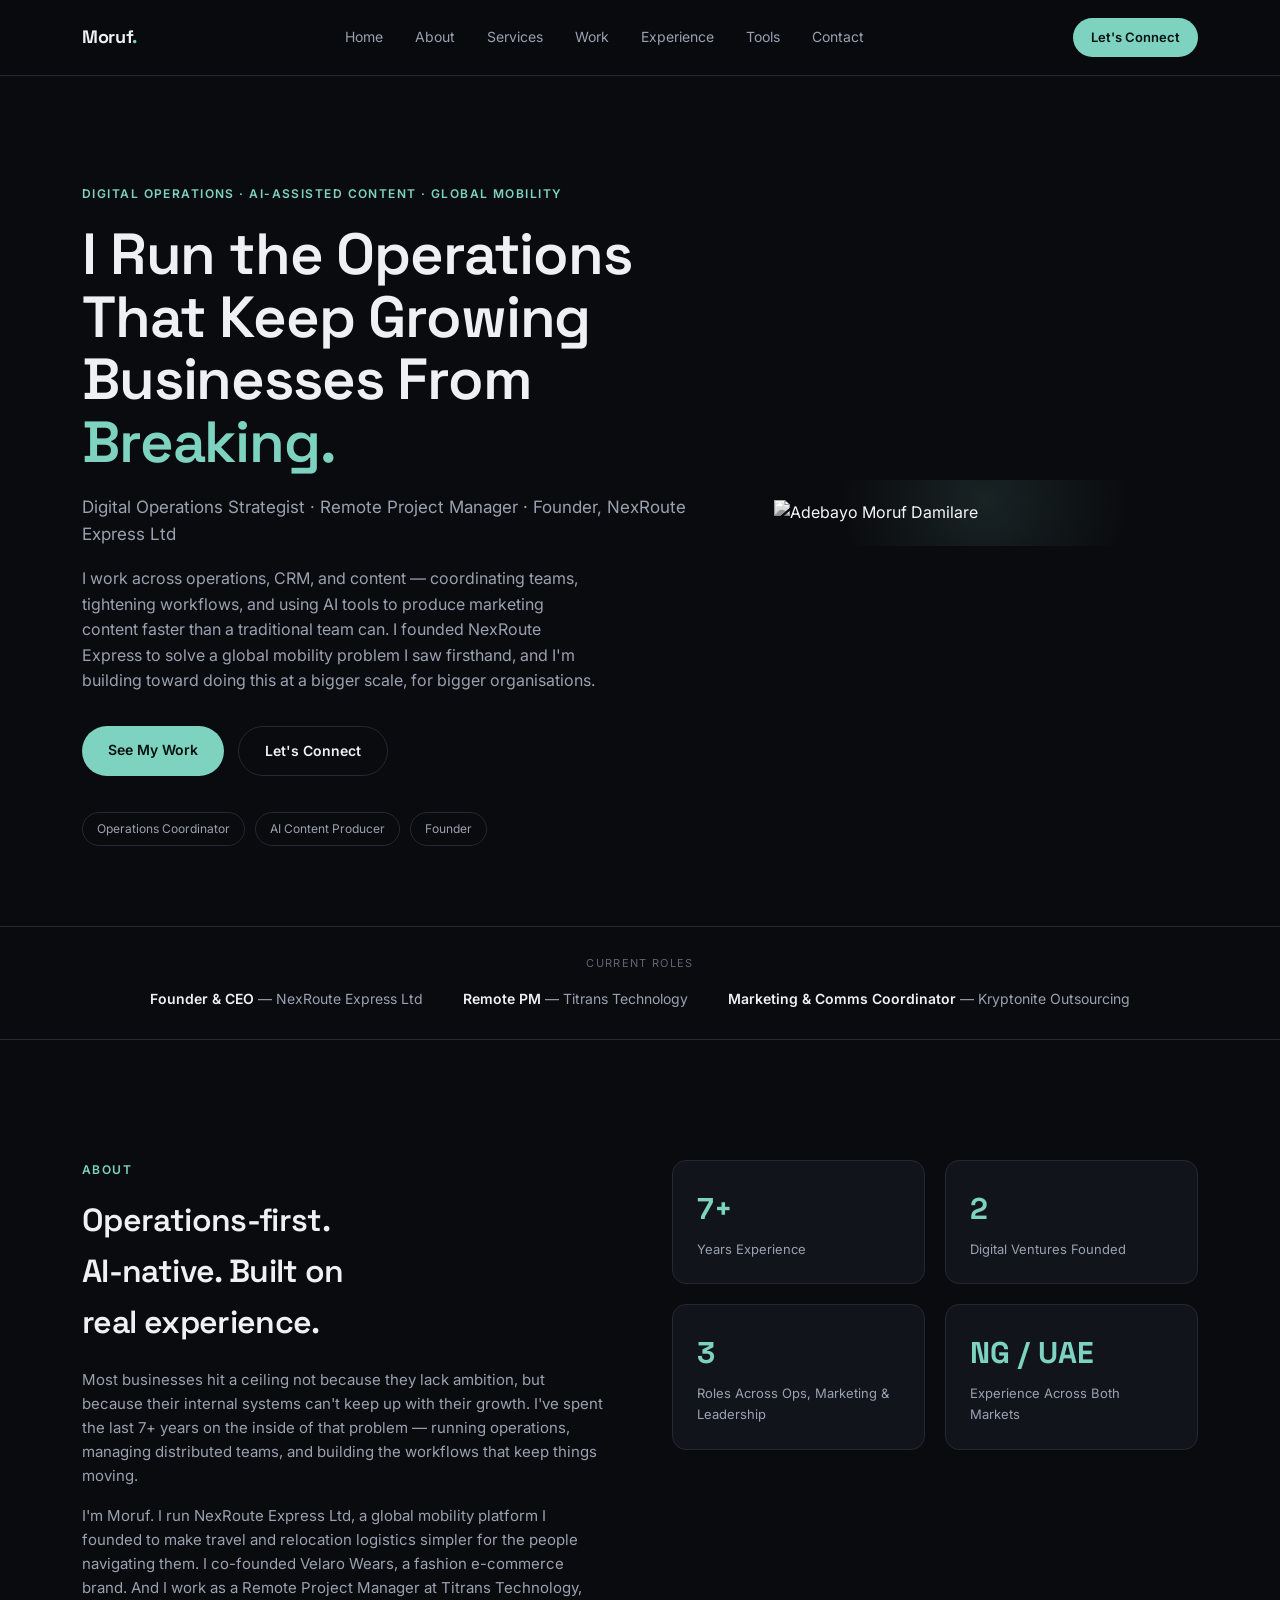
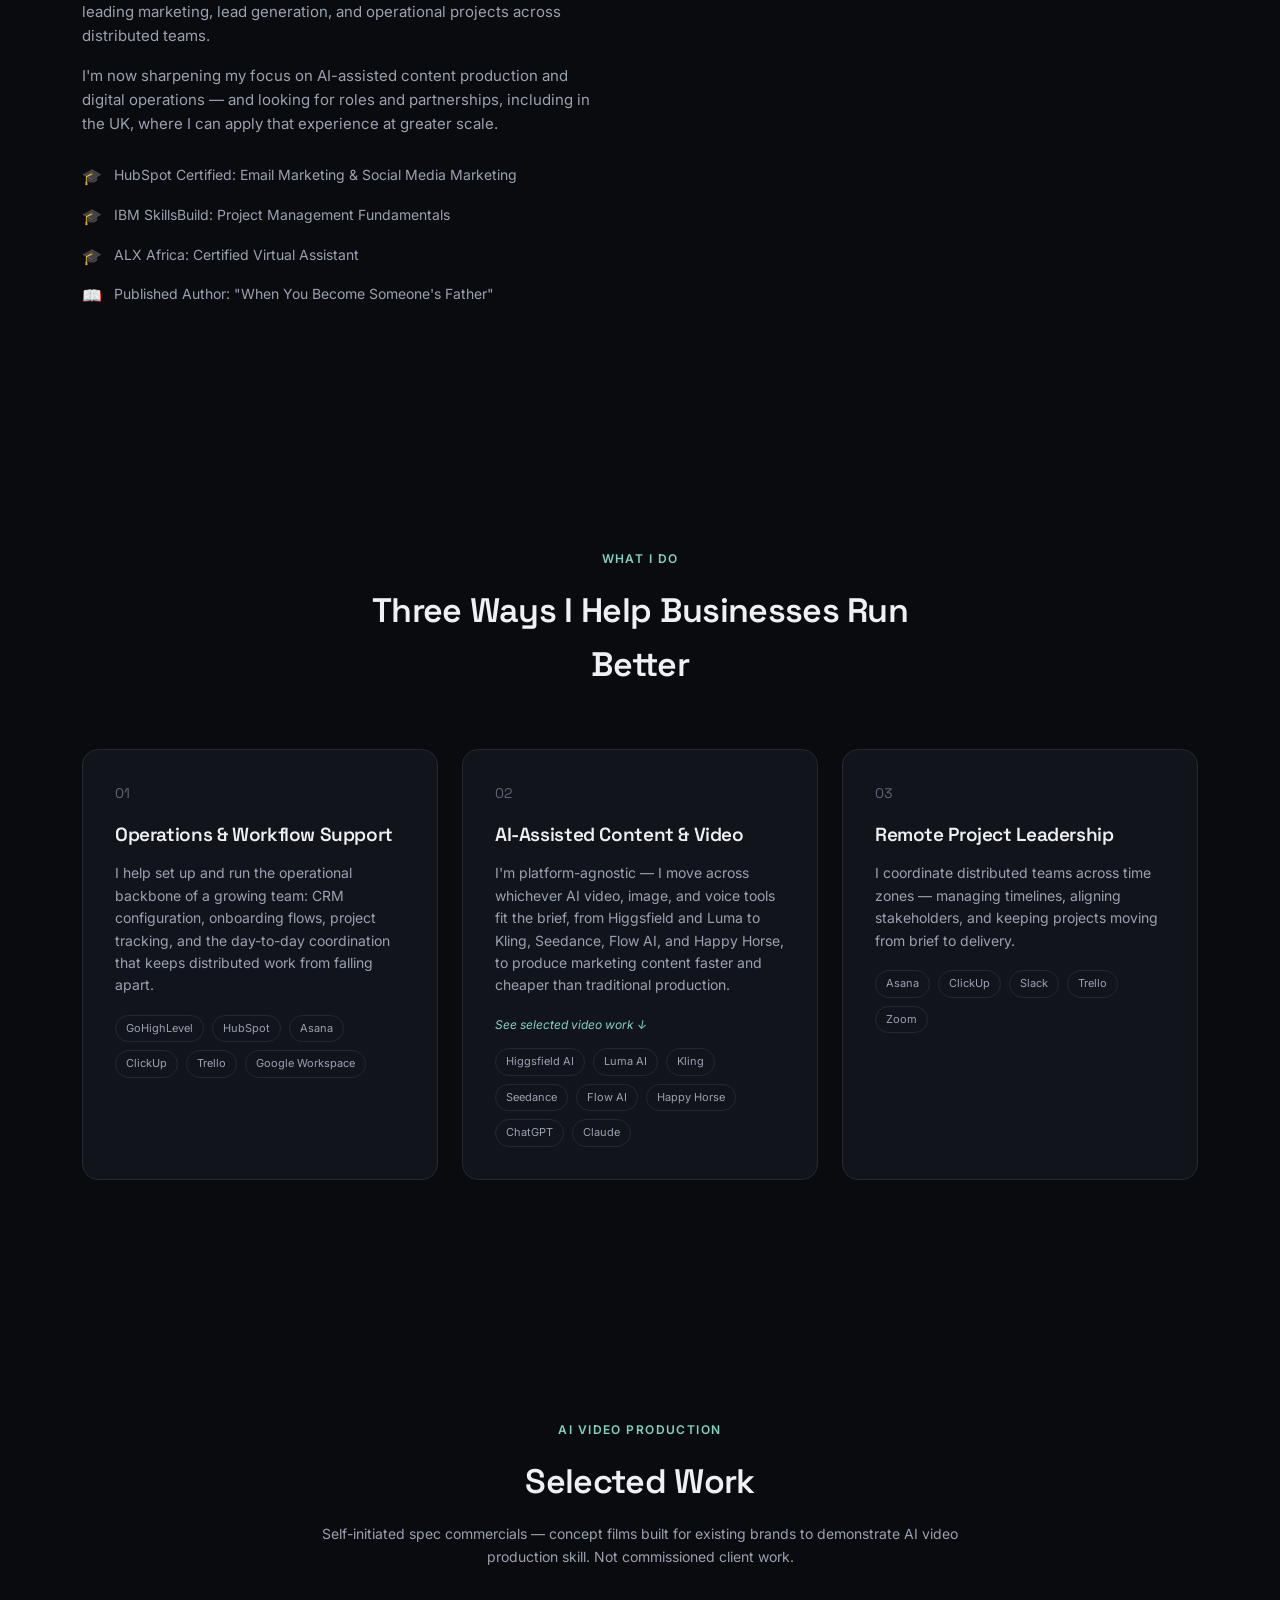
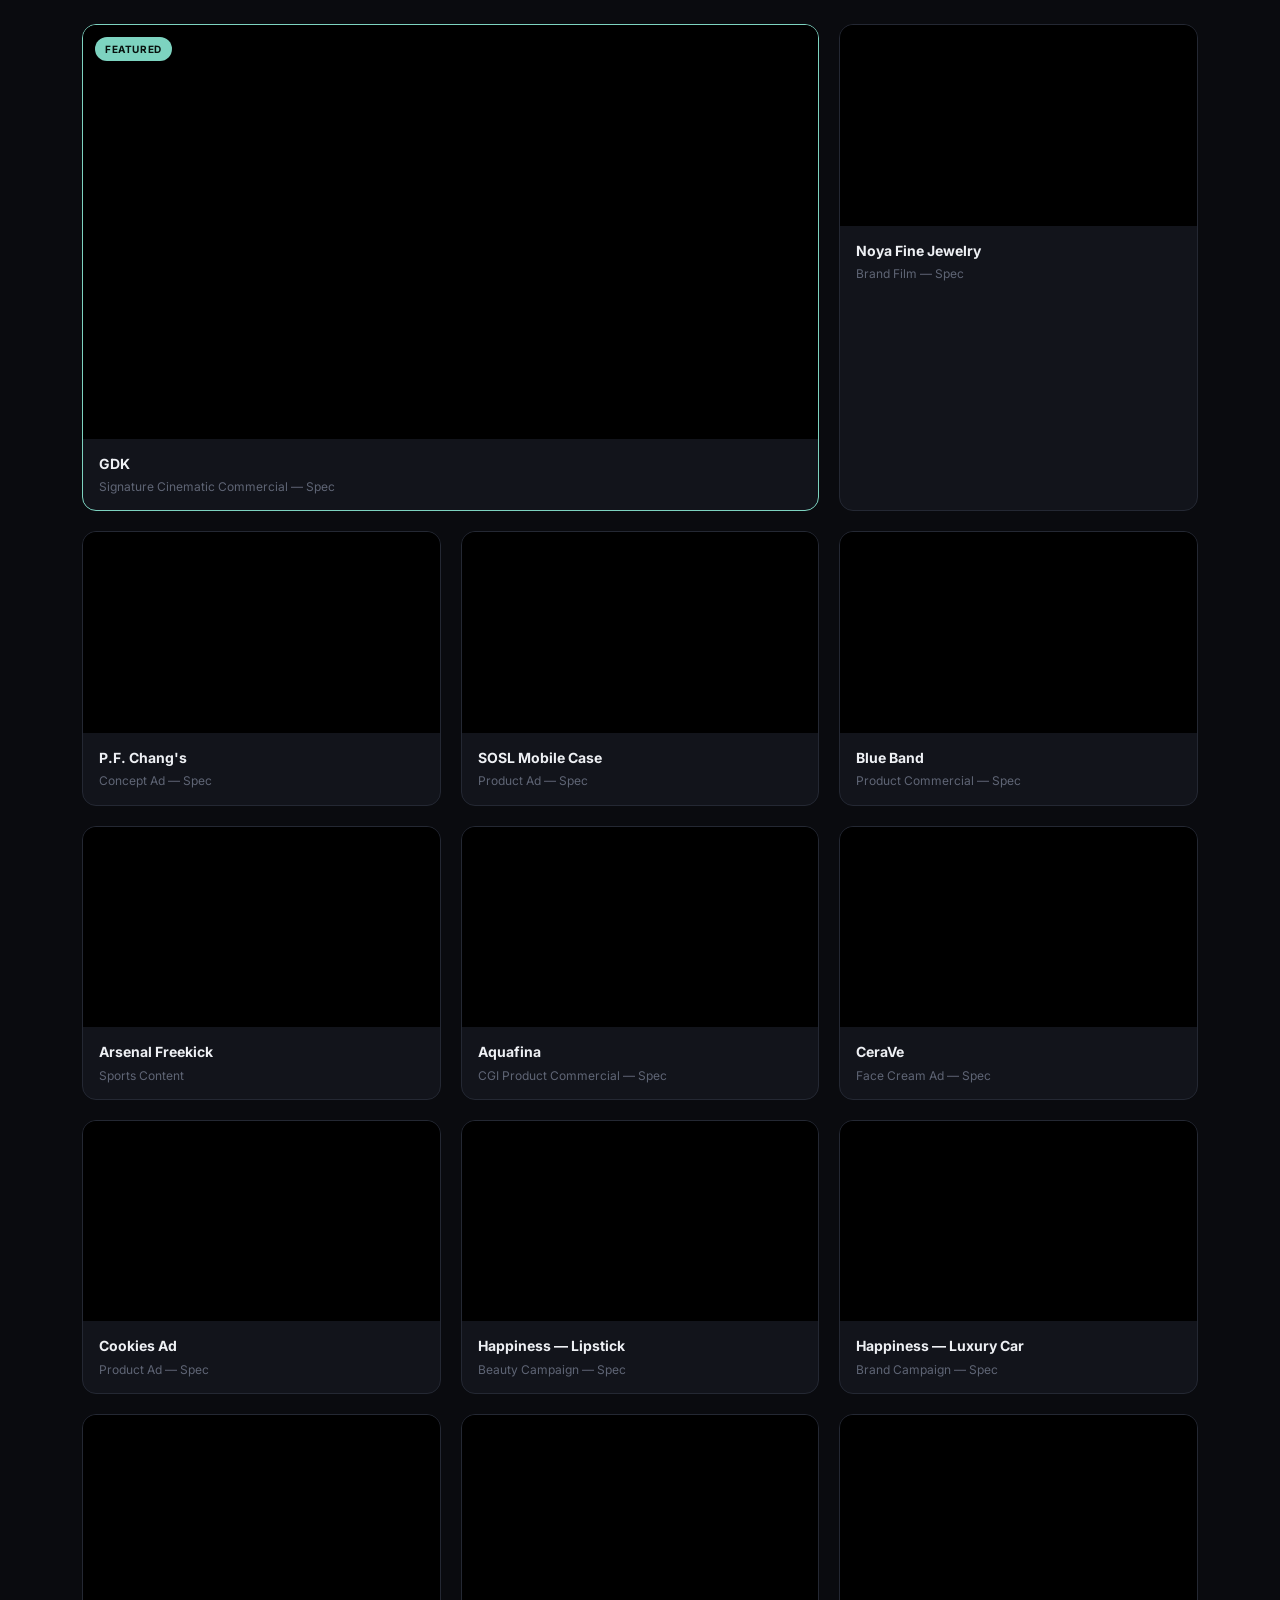
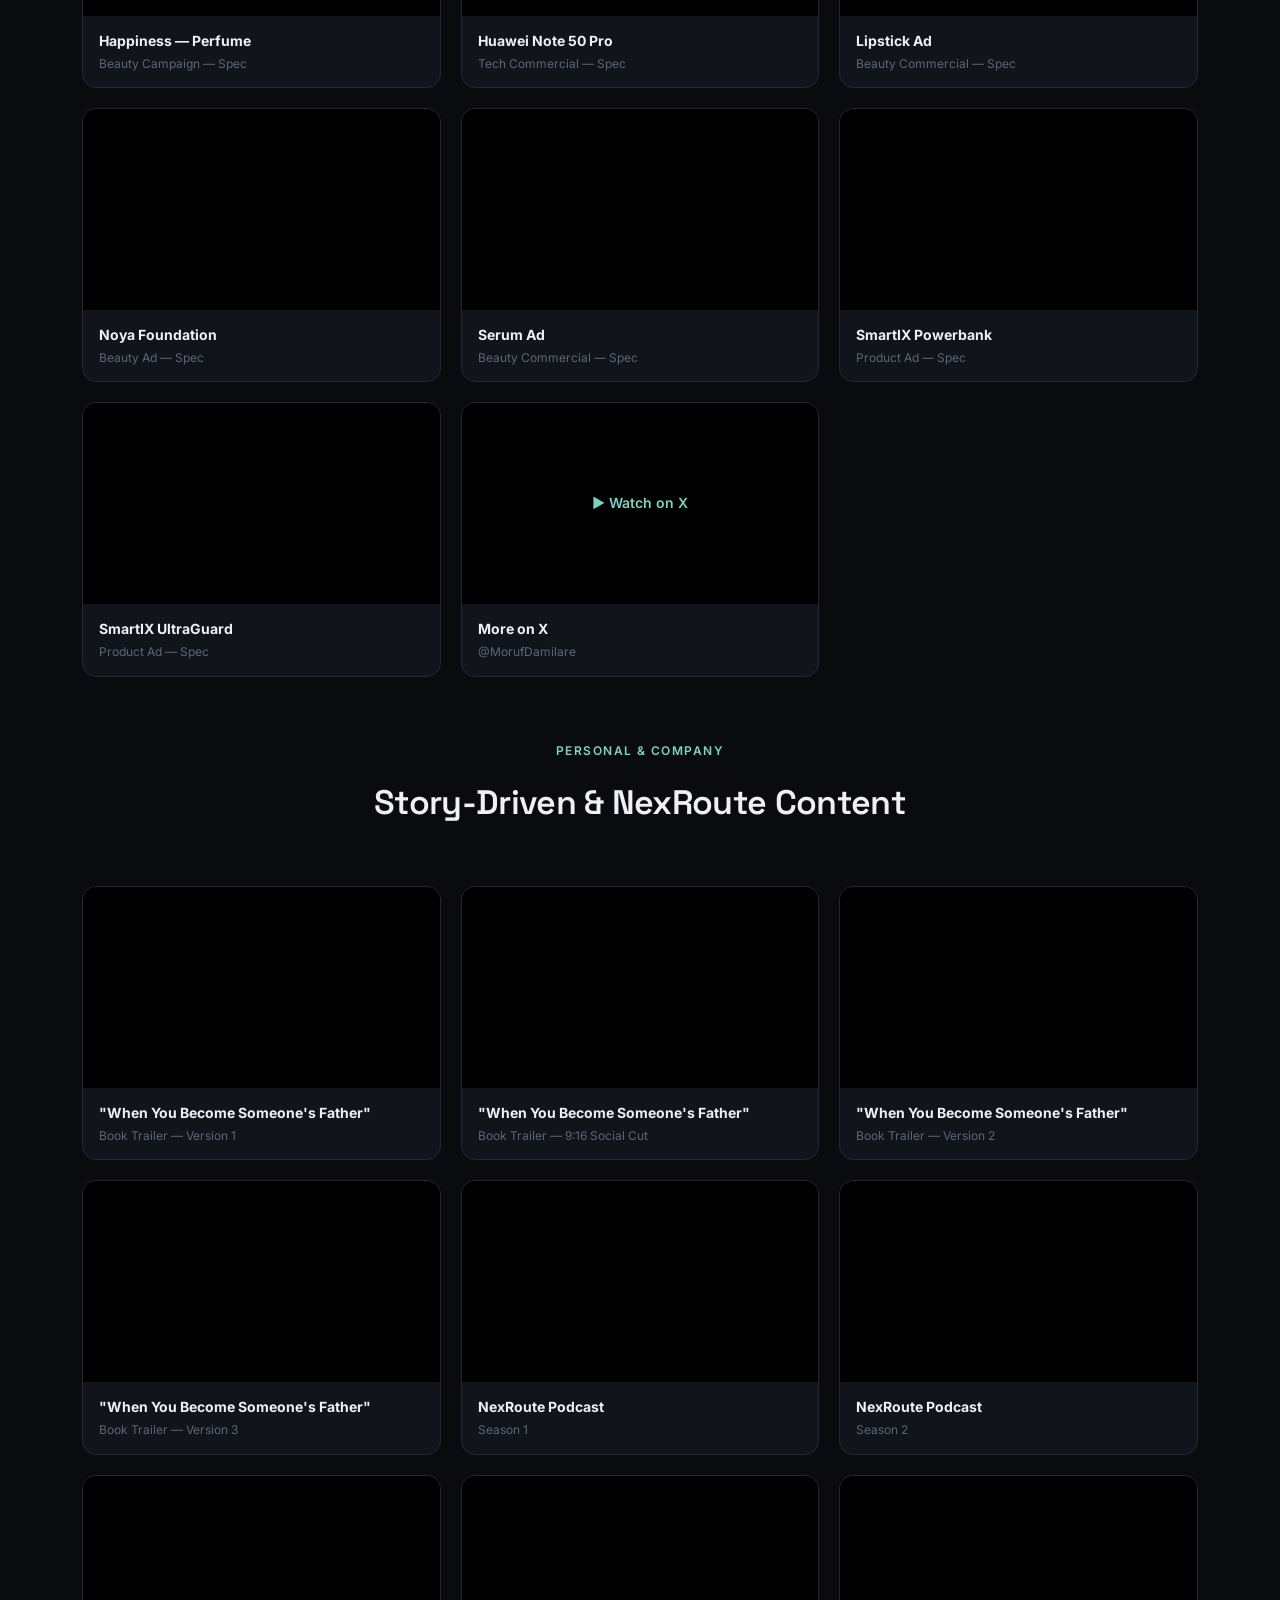
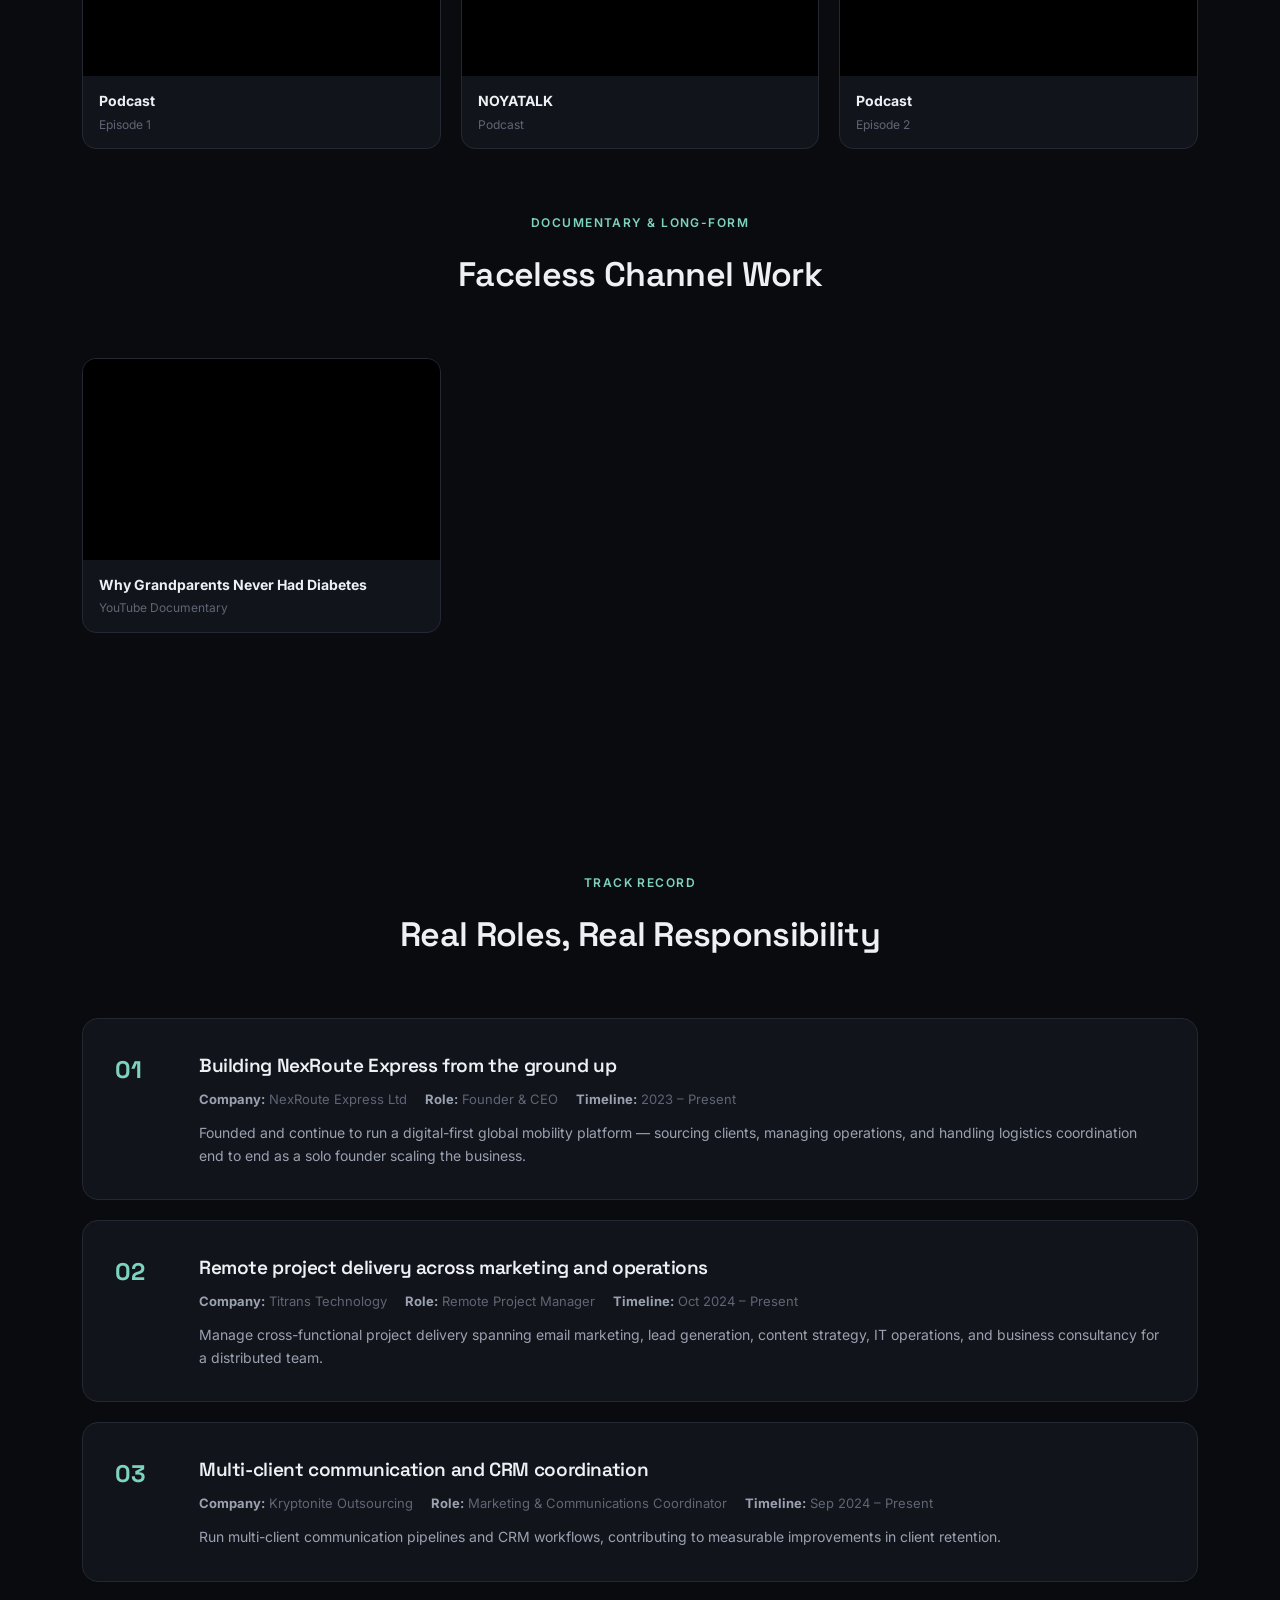
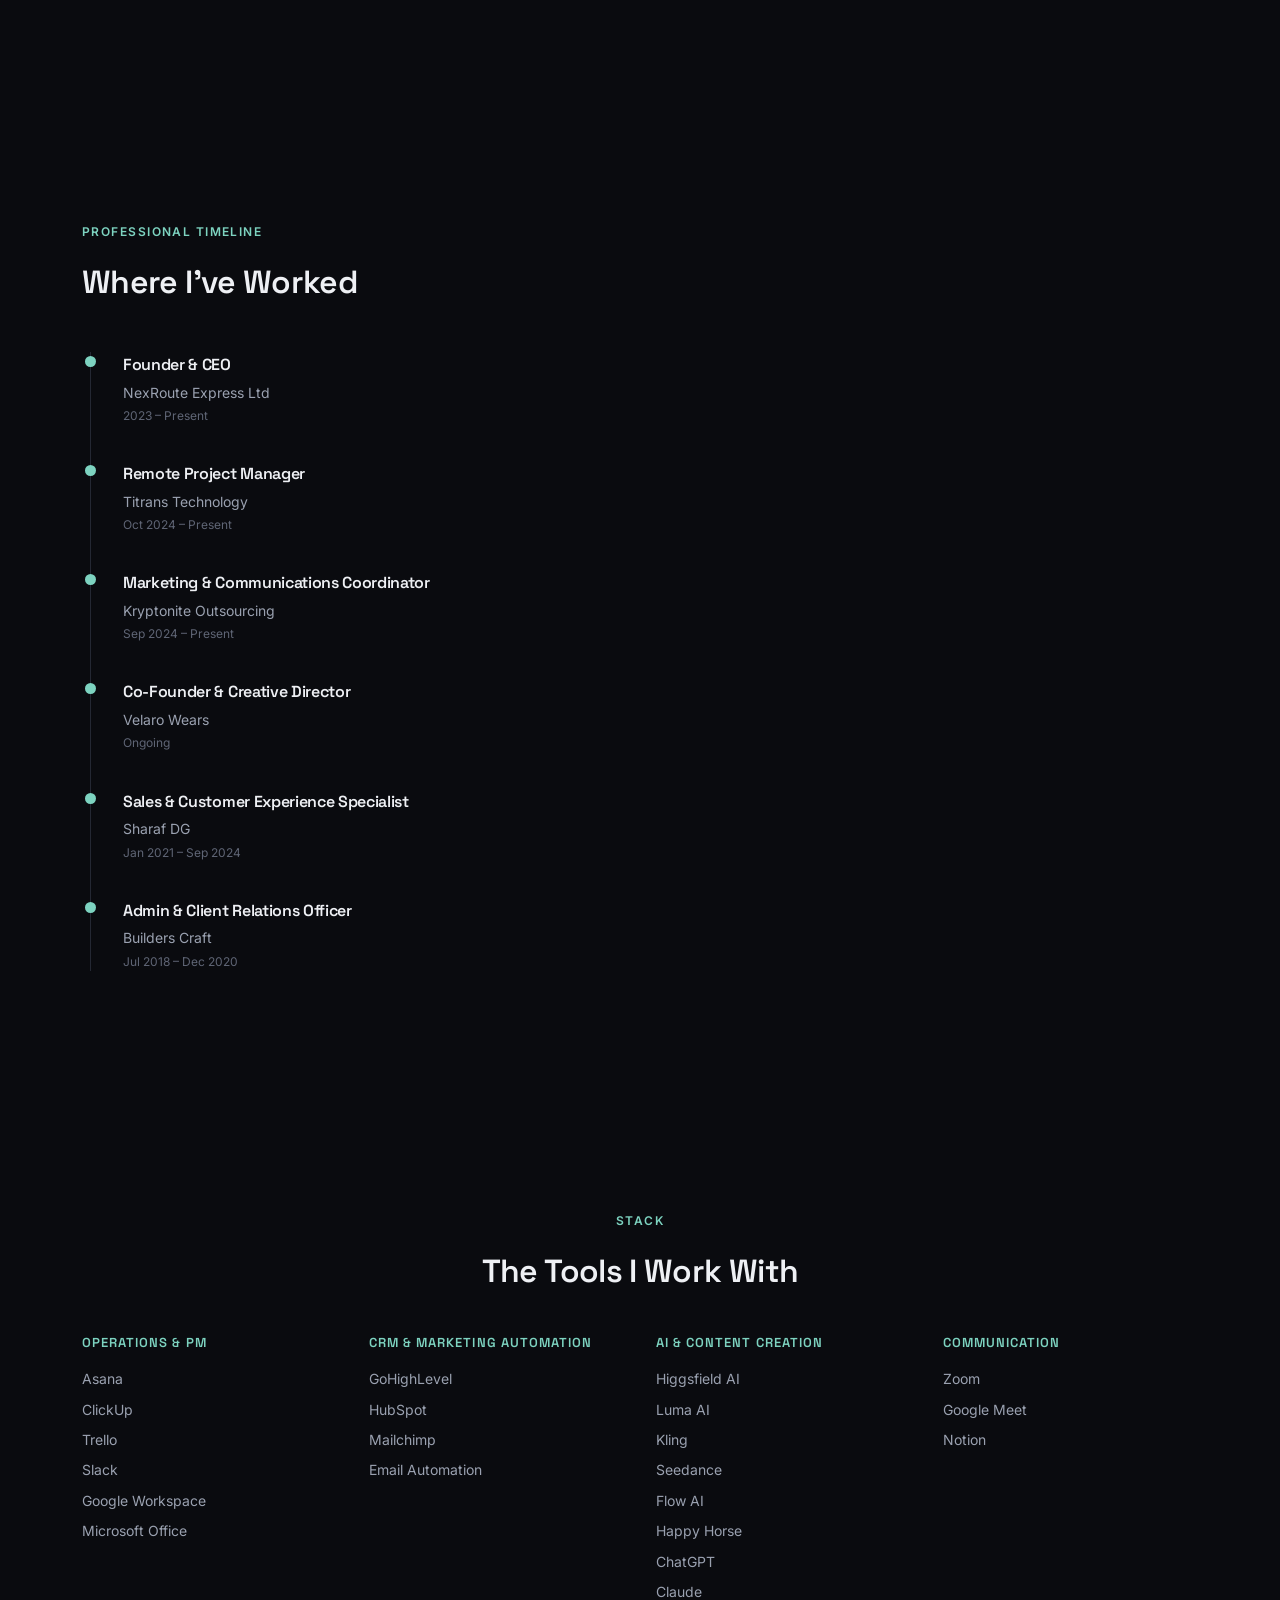
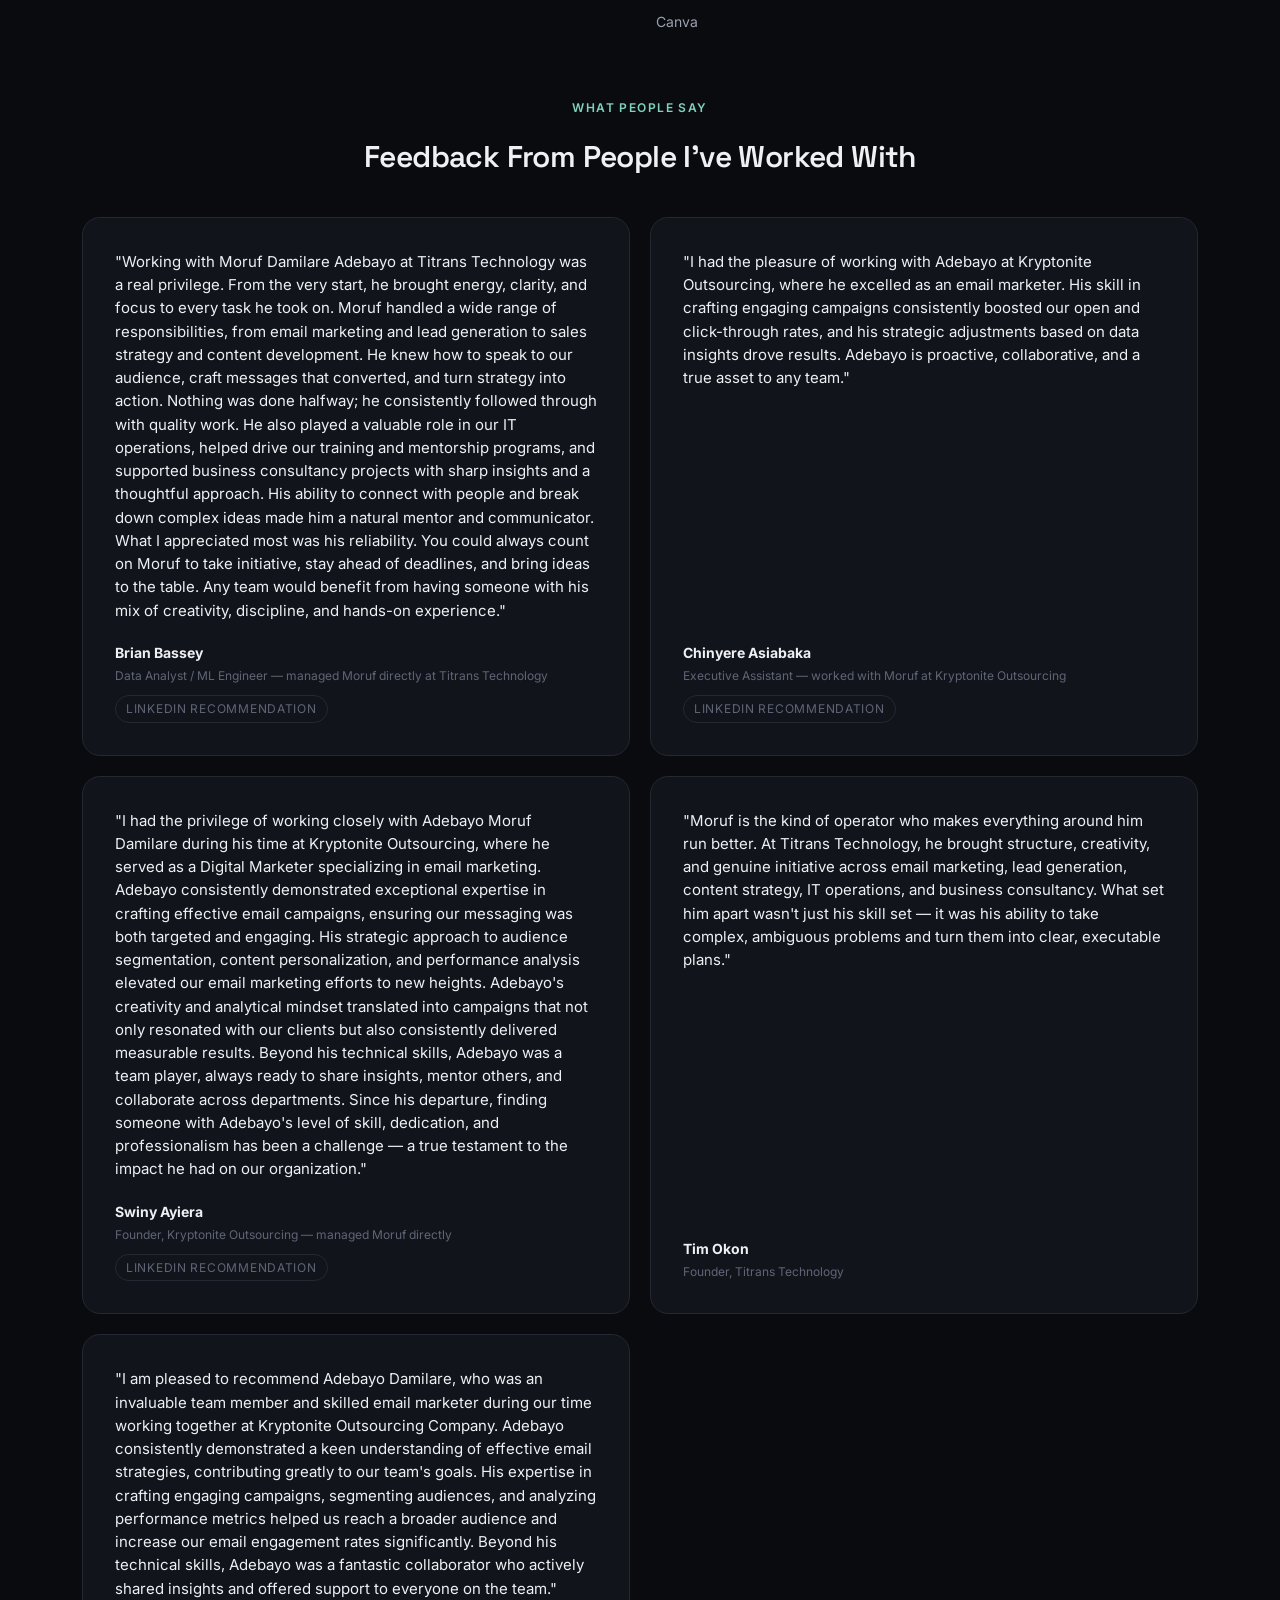
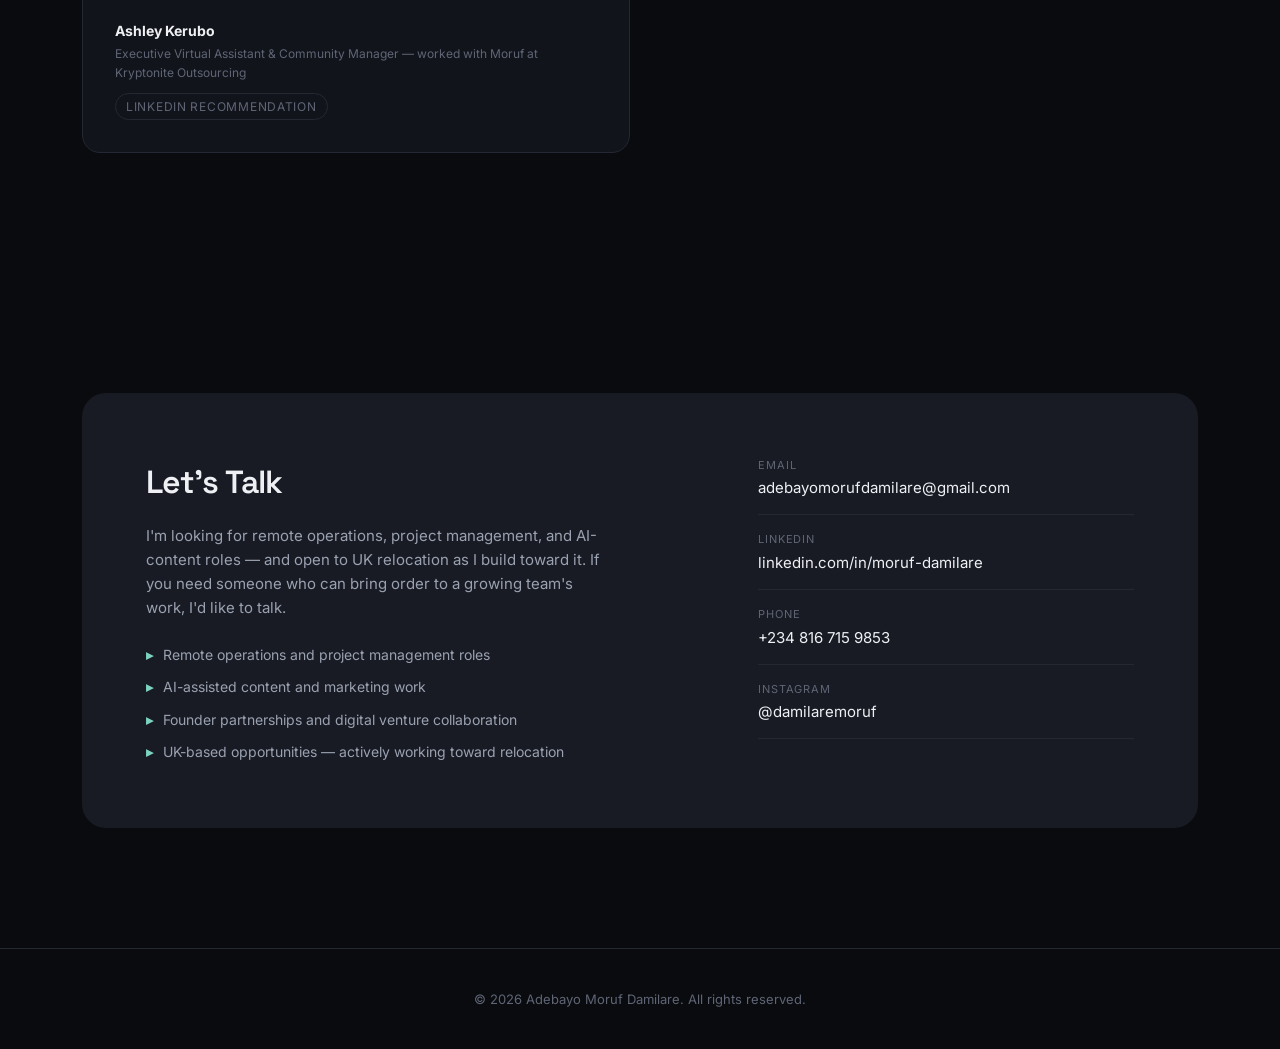
==== index.html @ 86eeaeed "Add files via upload" ====
<!DOCTYPE html>
<html lang="en">
<head>
<meta charset="UTF-8">
<meta name="viewport" content="width=device-width, initial-scale=1.0">
<title>Adebayo Moruf Damilare — Digital Operations & AI Systems</title>
<meta name="description" content="Digital Operations Strategist, Remote Project Manager, and Founder of NexRoute Express Ltd. 7+ years running operations and building AI-assisted content workflows.">
<link rel="preconnect" href="https://fonts.googleapis.com">
<link rel="preconnect" href="https://fonts.gstatic.com" crossorigin>
<link href="https://fonts.googleapis.com/css2?family=Space+Grotesk:wght@400;500;600;700&family=Inter:wght@400;500;600;700&display=swap" rel="stylesheet">
<style>
  :root{
    --bg:#0a0b0f;
    --bg-panel:#12141b;
    --bg-panel-2:#181b24;
    --border:#242833;
    --text:#eef0f4;
    --text-dim:#9aa1b0;
    --text-faint:#5f6575;
    --accent:#7dd3c0;
    --accent-2:#8b9dfc;
    --max:1180px;
  }
  *{box-sizing:border-box;margin:0;padding:0;}
  html{scroll-behavior:smooth;}
  body{
    background:var(--bg);
    color:var(--text);
    font-family:'Inter',sans-serif;
    line-height:1.6;
    overflow-x:hidden;
  }
  h1,h2,h3,h4,.display{font-family:'Space Grotesk',sans-serif;font-weight:600;letter-spacing:-0.02em;}
  a{color:inherit;text-decoration:none;}
  .wrap{max-width:var(--max);margin:0 auto;padding:0 32px;}
  section{padding:120px 0;position:relative;}
  @media(max-width:768px){section{padding:72px 0;} .wrap{padding:0 20px;}}

  /* NAV */
  nav{
    position:fixed;top:0;left:0;right:0;z-index:100;
    background:rgba(10,11,15,0.85);backdrop-filter:blur(12px);
    border-bottom:1px solid var(--border);
  }
  .nav-inner{max-width:var(--max);margin:0 auto;padding:18px 32px;display:flex;justify-content:space-between;align-items:center;}
  .logo{font-family:'Space Grotesk',sans-serif;font-weight:700;font-size:18px;letter-spacing:-0.02em;}
  .logo span{color:var(--accent);}
  .nav-links{display:flex;gap:32px;font-size:14px;color:var(--text-dim);}
  .nav-links a:hover{color:var(--text);}
  .nav-cta{background:var(--accent);color:#08110e;padding:9px 18px;border-radius:100px;font-size:13px;font-weight:600;}
  .nav-toggle{display:none;background:none;border:none;color:var(--text);font-size:24px;cursor:pointer;}
  @media(max-width:860px){
    .nav-links{position:fixed;top:60px;left:0;right:0;background:var(--bg-panel);flex-direction:column;padding:24px 32px;gap:20px;border-bottom:1px solid var(--border);display:none;}
    .nav-links.open{display:flex;}
    .nav-toggle{display:block;}
    .nav-cta{display:none;}
  }

  /* HERO */
  .hero{padding-top:180px;padding-bottom:80px;}
  .hero-grid{display:grid;grid-template-columns:1.2fr 0.8fr;gap:48px;align-items:center;}
  @media(max-width:900px){.hero-grid{grid-template-columns:1fr;} .hero{padding-top:140px;}}
  .eyebrow{
    display:inline-block;font-size:12px;letter-spacing:0.12em;color:var(--accent);
    text-transform:uppercase;font-weight:600;margin-bottom:20px;
  }
  .hero h1{font-size:clamp(34px,5vw,58px);line-height:1.08;margin-bottom:20px;}
  .hero h1 em{font-style:normal;color:var(--accent);}
  .hero .role{font-size:17px;color:var(--text-dim);margin-bottom:18px;}
  .hero p.lede{font-size:16px;color:var(--text-dim);max-width:520px;margin-bottom:32px;}
  .btn-row{display:flex;gap:14px;flex-wrap:wrap;margin-bottom:36px;}
  .btn{padding:13px 26px;border-radius:100px;font-size:14px;font-weight:600;transition:all .2s;}
  .btn-primary{background:var(--accent);color:#08110e;}
  .btn-primary:hover{background:#95ddcd;}
  .btn-secondary{border:1px solid var(--border);color:var(--text);}
  .btn-secondary:hover{border-color:var(--text-dim);}
  .chip-row{display:flex;gap:10px;flex-wrap:wrap;}
  .chip{border:1px solid var(--border);color:var(--text-dim);font-size:12px;padding:6px 14px;border-radius:100px;}
  .hero-photo{position:relative;}
  .hero-photo img{width:100%;max-width:420px;display:block;margin:0 auto;filter:grayscale(100%) contrast(1.05);}
  .hero-photo::before{
    content:'';position:absolute;inset:-20px;
    background:radial-gradient(circle at 50% 30%, rgba(125,211,192,0.12), transparent 60%);
    z-index:-1;
  }

  /* ROLES STRIP */
  .roles-strip{border-top:1px solid var(--border);border-bottom:1px solid var(--border);padding:28px 0;}
  .roles-label{font-size:11px;letter-spacing:0.12em;color:var(--text-faint);text-transform:uppercase;margin-bottom:16px;text-align:center;}
  .roles-list{display:flex;justify-content:center;gap:40px;flex-wrap:wrap;color:var(--text-dim);font-size:14px;}
  .roles-list b{color:var(--text);font-weight:600;}

  /* ABOUT */
  .about-grid{display:grid;grid-template-columns:1fr 1fr;gap:64px;align-items:start;}
  @media(max-width:860px){.about-grid{grid-template-columns:1fr;gap:36px;}}
  .section-label{font-size:12px;letter-spacing:0.12em;color:var(--accent);text-transform:uppercase;font-weight:600;margin-bottom:16px;}
  .about h2{font-size:32px;margin-bottom:20px;}
  .about p{color:var(--text-dim);margin-bottom:16px;font-size:15px;}
  .stats-grid{display:grid;grid-template-columns:1fr 1fr;gap:20px;}
  .stat-card{background:var(--bg-panel);border:1px solid var(--border);border-radius:14px;padding:24px;}
  .stat-num{font-family:'Space Grotesk',sans-serif;font-size:30px;font-weight:700;color:var(--accent);}
  .stat-label{font-size:13px;color:var(--text-dim);margin-top:6px;}
  .cred-list{margin-top:28px;display:flex;flex-direction:column;gap:14px;}
  .cred-item{display:flex;gap:12px;align-items:flex-start;font-size:14px;color:var(--text-dim);}
  .cred-item .ico{font-size:16px;}

  /* SERVICES */
  .services-head{text-align:center;max-width:640px;margin:0 auto 56px;}
  .services-head h2{font-size:34px;}
  .services-grid{display:grid;grid-template-columns:repeat(3,1fr);gap:24px;}
  @media(max-width:900px){.services-grid{grid-template-columns:1fr;}}
  .service-card{background:var(--bg-panel);border:1px solid var(--border);border-radius:16px;padding:32px;transition:border-color .2s;}
  .service-card:hover{border-color:var(--accent);}
  .service-num{font-family:'Space Grotesk',sans-serif;color:var(--text-faint);font-size:14px;margin-bottom:16px;}
  .service-card h3{font-size:19px;margin-bottom:12px;}
  .service-card p{color:var(--text-dim);font-size:14px;margin-bottom:18px;}
  .service-card .note{font-size:12px;color:var(--text-faint);font-style:italic;margin-bottom:14px;}
  .tools-tags{display:flex;flex-wrap:wrap;gap:8px;}
  .tools-tags span{font-size:11px;color:var(--text-dim);border:1px solid var(--border);padding:4px 10px;border-radius:100px;}

  /* VIDEO GRID */
  .video-grid{display:grid;grid-template-columns:repeat(3,1fr);gap:20px;}
  @media(max-width:900px){.video-grid{grid-template-columns:1fr 1fr;}}
  @media(max-width:600px){.video-grid{grid-template-columns:1fr;}}
  .video-card{background:var(--bg-panel);border:1px solid var(--border);border-radius:14px;overflow:hidden;}
  .video-frame{position:relative;width:100%;aspect-ratio:16/9;background:#000;}
  .video-frame iframe{position:absolute;inset:0;width:100%;height:100%;border:0;}
  .video-link-out{display:flex;align-items:center;justify-content:center;color:var(--accent);font-size:14px;font-weight:600;text-decoration:none;}
  .video-caption{padding:14px 16px;display:flex;flex-direction:column;gap:2px;}
  .video-caption b{font-size:14px;}
  .video-caption span{font-size:12px;color:var(--text-faint);}
  .video-card.featured{grid-column:span 2;border-color:var(--accent);position:relative;}
  @media(max-width:900px){.video-card.featured{grid-column:span 1;}}
  .featured-badge{position:absolute;top:12px;left:12px;z-index:2;background:var(--accent);color:#08110e;font-size:10px;font-weight:700;letter-spacing:0.06em;text-transform:uppercase;padding:4px 10px;border-radius:100px;}

  /* RESULTS */
  .results-list{display:flex;flex-direction:column;gap:20px;}
  .result-card{background:var(--bg-panel);border:1px solid var(--border);border-radius:16px;padding:32px;display:grid;grid-template-columns:60px 1fr;gap:24px;align-items:start;}
  @media(max-width:700px){.result-card{grid-template-columns:1fr;gap:12px;}}
  .result-num{font-family:'Space Grotesk',sans-serif;font-size:24px;color:var(--accent);font-weight:700;}
  .result-card h3{font-size:19px;margin-bottom:8px;}
  .result-meta{display:flex;gap:18px;flex-wrap:wrap;font-size:13px;color:var(--text-faint);margin-bottom:12px;}
  .result-meta b{color:var(--text-dim);}
  .result-card p{color:var(--text-dim);font-size:14px;}

  /* TIMELINE */
  .timeline{border-left:1px solid var(--border);margin-left:8px;padding-left:32px;display:flex;flex-direction:column;gap:36px;}
  .tl-item{position:relative;}
  .tl-item::before{content:'';position:absolute;left:-38px;top:4px;width:11px;height:11px;border-radius:50%;background:var(--accent);}
  .tl-item h4{font-size:16px;margin-bottom:4px;}
  .tl-item .co{color:var(--text-dim);font-size:14px;margin-bottom:2px;}
  .tl-item .dt{color:var(--text-faint);font-size:12px;}

  /* TOOLS MARQUEE */
  .tools-section h2{font-size:32px;margin-bottom:36px;text-align:center;}
  .tools-cols{display:grid;grid-template-columns:repeat(4,1fr);gap:32px;margin-bottom:48px;}
  @media(max-width:860px){.tools-cols{grid-template-columns:1fr 1fr;}}
  .tools-col h4{font-size:13px;color:var(--accent);margin-bottom:14px;text-transform:uppercase;letter-spacing:0.08em;}
  .tools-col ul{list-style:none;display:flex;flex-direction:column;gap:8px;}
  .tools-col li{color:var(--text-dim);font-size:14px;}

  /* TESTIMONIAL */
  .testimonials-head{text-align:center;max-width:640px;margin:64px auto 36px;}
  .testimonials-head h2{font-size:30px;}
  .testimonial-grid{display:grid;grid-template-columns:repeat(2,1fr);gap:20px;align-items:stretch;}
  @media(max-width:900px){.testimonial-grid{grid-template-columns:1fr;}}
  .testimonial{background:var(--bg-panel);border:1px solid var(--border);border-radius:18px;padding:32px;display:flex;flex-direction:column;justify-content:space-between;}
  .testimonial p{font-size:15px;color:var(--text);font-weight:400;line-height:1.55;margin-bottom:20px;}
  .testimonial .who{display:flex;flex-direction:column;gap:2px;}
  .testimonial .who b{font-size:14px;}
  .testimonial .who span{color:var(--text-faint);font-size:12px;}
  .testimonial .badge{display:inline-block;font-size:10px;letter-spacing:0.06em;text-transform:uppercase;color:var(--accent);border:1px solid var(--border);border-radius:100px;padding:3px 10px;margin-top:8px;width:fit-content;}

  /* CTA */
  .cta-section{background:var(--bg-panel-2);border-radius:24px;padding:64px;margin:0 32px;max-width:calc(var(--max) - 64px);margin-left:auto;margin-right:auto;}
  @media(max-width:700px){.cta-section{padding:36px 24px;margin:0 16px;}}
  .cta-grid{display:grid;grid-template-columns:1.2fr 0.8fr;gap:48px;}
  @media(max-width:860px){.cta-grid{grid-template-columns:1fr;}}
  .cta-section h2{font-size:32px;margin-bottom:16px;}
  .cta-section p{color:var(--text-dim);font-size:15px;margin-bottom:24px;max-width:460px;}
  .open-list{display:flex;flex-direction:column;gap:10px;}
  .open-list div{font-size:14px;color:var(--text-dim);display:flex;gap:10px;}
  .open-list b{color:var(--accent);}
  .contact-block{display:flex;flex-direction:column;gap:16px;}
  .contact-row{display:flex;flex-direction:column;gap:2px;border-bottom:1px solid var(--border);padding-bottom:14px;}
  .contact-row .lbl{font-size:11px;color:var(--text-faint);text-transform:uppercase;letter-spacing:0.08em;}
  .contact-row a{font-size:15px;color:var(--text);}
  .contact-row a:hover{color:var(--accent);}

  footer{padding:40px 0;text-align:center;color:var(--text-faint);font-size:13px;border-top:1px solid var(--border);}
</style>
</head>
<body>

<nav>
  <div class="nav-inner">
    <div class="logo">Moruf<span>.</span></div>
    <div class="nav-links" id="navLinks">
      <a href="#home">Home</a>
      <a href="#about">About</a>
      <a href="#services">Services</a>
      <a href="#work">Work</a>
      <a href="#experience">Experience</a>
      <a href="#tools">Tools</a>
      <a href="#contact">Contact</a>
    </div>
    <a href="#contact" class="nav-cta">Let's Connect</a>
    <button class="nav-toggle" id="navToggle">☰</button>
  </div>
</nav>

<section id="home" class="hero">
  <div class="wrap hero-grid">
    <div>
      <div class="eyebrow">Digital Operations · AI-Assisted Content · Global Mobility</div>
      <h1>I Run the Operations<br>That Keep Growing<br>Businesses From <em>Breaking.</em></h1>
      <div class="role">Digital Operations Strategist · Remote Project Manager · Founder, NexRoute Express Ltd</div>
      <p class="lede">I work across operations, CRM, and content — coordinating teams, tightening workflows, and using AI tools to produce marketing content faster than a traditional team can. I founded NexRoute Express to solve a global mobility problem I saw firsthand, and I'm building toward doing this at a bigger scale, for bigger organisations.</p>
      <div class="btn-row">
        <a href="#work" class="btn btn-primary">See My Work</a>
        <a href="#contact" class="btn btn-secondary">Let's Connect</a>
      </div>
      <div class="chip-row">
        <span class="chip">Operations Coordinator</span>
        <span class="chip">AI Content Producer</span>
        <span class="chip">Founder</span>
      </div>
    </div>
    <div class="hero-photo">
      <img src="https://framerusercontent.com/images/Z2nVQZM1D5IMA4mwpTfVcl5CKg.png" alt="Adebayo Moruf Damilare">
    </div>
  </div>
</section>

<div class="roles-strip">
  <div class="wrap">
    <div class="roles-label">Current Roles</div>
    <div class="roles-list">
      <div><b>Founder & CEO</b> — NexRoute Express Ltd</div>
      <div><b>Remote PM</b> — Titrans Technology</div>
      <div><b>Marketing & Comms Coordinator</b> — Kryptonite Outsourcing</div>
    </div>
  </div>
</div>

<section id="about" class="about">
  <div class="wrap about-grid">
    <div>
      <div class="section-label">About</div>
      <h2>Operations-first.<br>AI-native. Built on<br>real experience.</h2>
      <p>Most businesses hit a ceiling not because they lack ambition, but because their internal systems can't keep up with their growth. I've spent the last 7+ years on the inside of that problem — running operations, managing distributed teams, and building the workflows that keep things moving.</p>
      <p>I'm Moruf. I run NexRoute Express Ltd, a global mobility platform I founded to make travel and relocation logistics simpler for the people navigating them. I co-founded Velaro Wears, a fashion e-commerce brand. And I work as a Remote Project Manager at Titrans Technology, leading marketing, lead generation, and operational projects across distributed teams.</p>
      <p>I'm now sharpening my focus on AI-assisted content production and digital operations — and looking for roles and partnerships, including in the UK, where I can apply that experience at greater scale.</p>
      <div class="cred-list">
        <div class="cred-item"><span class="ico">🎓</span> HubSpot Certified: Email Marketing & Social Media Marketing</div>
        <div class="cred-item"><span class="ico">🎓</span> IBM SkillsBuild: Project Management Fundamentals</div>
        <div class="cred-item"><span class="ico">🎓</span> ALX Africa: Certified Virtual Assistant</div>
        <div class="cred-item"><span class="ico">📖</span> Published Author: "When You Become Someone's Father"</div>
      </div>
    </div>
    <div class="stats-grid">
      <div class="stat-card"><div class="stat-num">7+</div><div class="stat-label">Years Experience</div></div>
      <div class="stat-card"><div class="stat-num">2</div><div class="stat-label">Digital Ventures Founded</div></div>
      <div class="stat-card"><div class="stat-num">3</div><div class="stat-label">Roles Across Ops, Marketing & Leadership</div></div>
      <div class="stat-card"><div class="stat-num">NG / UAE</div><div class="stat-label">Experience Across Both Markets</div></div>
    </div>
  </div>
</section>

<section id="services">
  <div class="wrap">
    <div class="services-head">
      <div class="section-label" style="text-align:center;">What I Do</div>
      <h2>Three Ways I Help Businesses Run Better</h2>
    </div>
    <div class="services-grid">
      <div class="service-card">
        <div class="service-num">01</div>
        <h3>Operations & Workflow Support</h3>
        <p>I help set up and run the operational backbone of a growing team: CRM configuration, onboarding flows, project tracking, and the day-to-day coordination that keeps distributed work from falling apart.</p>
        <div class="tools-tags"><span>GoHighLevel</span><span>HubSpot</span><span>Asana</span><span>ClickUp</span><span>Trello</span><span>Google Workspace</span></div>
      </div>
      <div class="service-card">
        <div class="service-num">02</div>
        <h3>AI-Assisted Content & Video</h3>
        <p>I'm platform-agnostic — I move across whichever AI video, image, and voice tools fit the brief, from Higgsfield and Luma to Kling, Seedance, Flow AI, and Happy Horse, to produce marketing content faster and cheaper than traditional production.</p>
        <div class="note"><a href="#work" style="color:var(--accent);">See selected video work ↓</a></div>
        <div class="tools-tags"><span>Higgsfield AI</span><span>Luma AI</span><span>Kling</span><span>Seedance</span><span>Flow AI</span><span>Happy Horse</span><span>ChatGPT</span><span>Claude</span></div>
      </div>
      <div class="service-card">
        <div class="service-num">03</div>
        <h3>Remote Project Leadership</h3>
        <p>I coordinate distributed teams across time zones — managing timelines, aligning stakeholders, and keeping projects moving from brief to delivery.</p>
        <div class="tools-tags"><span>Asana</span><span>ClickUp</span><span>Slack</span><span>Trello</span><span>Zoom</span></div>
      </div>
    </div>
  </div>
</section>

<section id="work">
  <div class="wrap">
    <div class="services-head">
      <div class="section-label" style="text-align:center;">AI Video Production</div>
      <h2>Selected Work</h2>
      <p style="color:var(--text-dim);font-size:14px;margin-top:14px;">Self-initiated spec commercials — concept films built for existing brands to demonstrate AI video production skill. Not commissioned client work.</p>
    </div>
    <div class="video-grid">
      <div class="video-card featured">
        <span class="featured-badge">Featured</span>
        <div class="video-frame"><iframe src="https://drive.google.com/file/d/1hbinNdA-L71z9GTloQuFg3akpWy-rmGQ/preview" allow="autoplay" allowfullscreen></iframe></div>
        <div class="video-caption"><b>GDK</b><span>Signature Cinematic Commercial — Spec</span></div>
      </div>
      <div class="video-card">
        <div class="video-frame"><iframe src="https://drive.google.com/file/d/1vGmJk6WsKnLWmHAY73fv6W4xg5nLOTuH/preview" allow="autoplay" allowfullscreen></iframe></div>
        <div class="video-caption"><b>Noya Fine Jewelry</b><span>Brand Film — Spec</span></div>
      </div>
      <div class="video-card">
        <div class="video-frame"><iframe src="https://drive.google.com/file/d/1pirjTZjwhef8MeWvYc-igpNJq2W8OlEe/preview" allow="autoplay" allowfullscreen></iframe></div>
        <div class="video-caption"><b>P.F. Chang's</b><span>Concept Ad — Spec</span></div>
      </div>
      <div class="video-card">
        <div class="video-frame"><iframe src="https://drive.google.com/file/d/14oqlyF7rRKNW0DI1sRNvFxhGnqECbLjj/preview" allow="autoplay" allowfullscreen></iframe></div>
        <div class="video-caption"><b>SOSL Mobile Case</b><span>Product Ad — Spec</span></div>
      </div>
      <div class="video-card">
        <div class="video-frame"><iframe src="https://drive.google.com/file/d/1Mbi20Oe72ja-GjLz1blRrpK0aUb5uw34/preview" allow="autoplay" allowfullscreen></iframe></div>
        <div class="video-caption"><b>Blue Band</b><span>Product Commercial — Spec</span></div>
      </div>
      <div class="video-card">
        <div class="video-frame"><iframe src="https://drive.google.com/file/d/1eVaIElgkCh-2Fqax_lSKj_ojWMQmYs1k/preview" allow="autoplay" allowfullscreen></iframe></div>
        <div class="video-caption"><b>Arsenal Freekick</b><span>Sports Content</span></div>
      </div>
      <div class="video-card">
        <div class="video-frame"><iframe src="https://drive.google.com/file/d/1mYZTeMWDWs_XcTYz56x9aNuBMjgji3JV/preview" allow="autoplay" allowfullscreen></iframe></div>
        <div class="video-caption"><b>Aquafina</b><span>CGI Product Commercial — Spec</span></div>
      </div>
      <div class="video-card">
        <div class="video-frame"><iframe src="https://drive.google.com/file/d/1TdV-KLjJ5K6OugasX5EFhMVFNUPjEZTW/preview" allow="autoplay" allowfullscreen></iframe></div>
        <div class="video-caption"><b>CeraVe</b><span>Face Cream Ad — Spec</span></div>
      </div>
      <div class="video-card">
        <div class="video-frame"><iframe src="https://drive.google.com/file/d/1fu-i-8Mwvi7foQecjneZ9bFDgUIwIO5d/preview" allow="autoplay" allowfullscreen></iframe></div>
        <div class="video-caption"><b>Cookies Ad</b><span>Product Ad — Spec</span></div>
      </div>
      <div class="video-card">
        <div class="video-frame"><iframe src="https://drive.google.com/file/d/1lRmk6X4K9EL5wmPRhUfYXsm8dayf_KDh/preview" allow="autoplay" allowfullscreen></iframe></div>
        <div class="video-caption"><b>Happiness — Lipstick</b><span>Beauty Campaign — Spec</span></div>
      </div>
      <div class="video-card">
        <div class="video-frame"><iframe src="https://drive.google.com/file/d/1KjjKComYl23U7h7PWuk8ZsevJQ08GbKk/preview" allow="autoplay" allowfullscreen></iframe></div>
        <div class="video-caption"><b>Happiness — Luxury Car</b><span>Brand Campaign — Spec</span></div>
      </div>
      <div class="video-card">
        <div class="video-frame"><iframe src="https://drive.google.com/file/d/1br9iKwm-Vzqh3XHUP2qA_t3ftmi4vaJl/preview" allow="autoplay" allowfullscreen></iframe></div>
        <div class="video-caption"><b>Happiness — Perfume</b><span>Beauty Campaign — Spec</span></div>
      </div>
      <div class="video-card">
        <div class="video-frame"><iframe src="https://drive.google.com/file/d/1OAsYYlYHugP6GOnmXv6CL2Cw5X1oCnho/preview" allow="autoplay" allowfullscreen></iframe></div>
        <div class="video-caption"><b>Huawei Note 50 Pro</b><span>Tech Commercial — Spec</span></div>
      </div>
      <div class="video-card">
        <div class="video-frame"><iframe src="https://drive.google.com/file/d/1oJjGNgu24aqlgnIMcLR2lAEMC-BRoyOR/preview" allow="autoplay" allowfullscreen></iframe></div>
        <div class="video-caption"><b>Lipstick Ad</b><span>Beauty Commercial — Spec</span></div>
      </div>
      <div class="video-card">
        <div class="video-frame"><iframe src="https://drive.google.com/file/d/1U72z9VxaurSRLAHPcZCb1CRqbQypoGRd/preview" allow="autoplay" allowfullscreen></iframe></div>
        <div class="video-caption"><b>Noya Foundation</b><span>Beauty Ad — Spec</span></div>
      </div>
      <div class="video-card">
        <div class="video-frame"><iframe src="https://drive.google.com/file/d/1AcTMRnnfu83LOTAUxmwsTEIwposeyHOo/preview" allow="autoplay" allowfullscreen></iframe></div>
        <div class="video-caption"><b>Serum Ad</b><span>Beauty Commercial — Spec</span></div>
      </div>
      <div class="video-card">
        <div class="video-frame"><iframe src="https://drive.google.com/file/d/1cKHKqn_TJoz9_ofCo3IaTSqtp4Hgc29z/preview" allow="autoplay" allowfullscreen></iframe></div>
        <div class="video-caption"><b>SmartIX Powerbank</b><span>Product Ad — Spec</span></div>
      </div>
      <div class="video-card">
        <div class="video-frame"><iframe src="https://drive.google.com/file/d/1eu3kbYz28uyYg7DWId8dMribvVmsF1cs/preview" allow="autoplay" allowfullscreen></iframe></div>
        <div class="video-caption"><b>SmartIX UltraGuard</b><span>Product Ad — Spec</span></div>
      </div>
      <div class="video-card">
        <a href="https://x.com/MorufDamilare/status/2080603131595866261" target="_blank" class="video-frame video-link-out">
          <span>▶ Watch on X</span>
        </a>
        <div class="video-caption"><b>More on X</b><span>@MorufDamilare</span></div>
      </div>
    </div>

    <div class="services-head" style="margin-top:64px;">
      <div class="section-label" style="text-align:center;">Personal & Company</div>
      <h2>Story-Driven & NexRoute Content</h2>
    </div>
    <div class="video-grid">
      <div class="video-card">
        <div class="video-frame"><iframe src="https://drive.google.com/file/d/1RzgKx7aTBZjBX-x5L50ipOW6zu6qbcx4/preview" allow="autoplay" allowfullscreen></iframe></div>
        <div class="video-caption"><b>"When You Become Someone's Father"</b><span>Book Trailer — Version 1</span></div>
      </div>
      <div class="video-card">
        <div class="video-frame"><iframe src="https://drive.google.com/file/d/1dqIf1HRhJK6u0bb3p7bJA7BBUsbHOW2-/preview" allow="autoplay" allowfullscreen></iframe></div>
        <div class="video-caption"><b>"When You Become Someone's Father"</b><span>Book Trailer — 9:16 Social Cut</span></div>
      </div>
      <div class="video-card">
        <div class="video-frame"><iframe src="https://drive.google.com/file/d/1BueQnDCYlS_LHIb_a_NnmDoFAnhoolBB/preview" allow="autoplay" allowfullscreen></iframe></div>
        <div class="video-caption"><b>"When You Become Someone's Father"</b><span>Book Trailer — Version 2</span></div>
      </div>
      <div class="video-card">
        <div class="video-frame"><iframe src="https://drive.google.com/file/d/1P8g9dYFksGSFiakiXtrgV1cS9Ht8f5W8/preview" allow="autoplay" allowfullscreen></iframe></div>
        <div class="video-caption"><b>"When You Become Someone's Father"</b><span>Book Trailer — Version 3</span></div>
      </div>
      <div class="video-card">
        <div class="video-frame"><iframe src="https://drive.google.com/file/d/1WaX4zdszS7cEj8VOEsy0ukzpHX5nvTpM/preview" allow="autoplay" allowfullscreen></iframe></div>
        <div class="video-caption"><b>NexRoute Podcast</b><span>Season 1</span></div>
      </div>
      <div class="video-card">
        <div class="video-frame"><iframe src="https://drive.google.com/file/d/1VMcA3jd-HiLQsxQ26Oyg9I2MG_KmTV-N/preview" allow="autoplay" allowfullscreen></iframe></div>
        <div class="video-caption"><b>NexRoute Podcast</b><span>Season 2</span></div>
      </div>
      <div class="video-card">
        <div class="video-frame"><iframe src="https://drive.google.com/file/d/13tiSpT7CpvORX5dkjuUy51TXOgAuE6Vo/preview" allow="autoplay" allowfullscreen></iframe></div>
        <div class="video-caption"><b>Podcast</b><span>Episode 1</span></div>
      </div>
      <div class="video-card">
        <div class="video-frame"><iframe src="https://drive.google.com/file/d/1Wp-8sq-cUGBrR6zv443rwWq4A5hrOZ14/preview" allow="autoplay" allowfullscreen></iframe></div>
        <div class="video-caption"><b>NOYATALK</b><span>Podcast</span></div>
      </div>
      <div class="video-card">
        <div class="video-frame"><iframe src="https://drive.google.com/file/d/1wiN9lndH9CvveICK37Uf9AvKCt73Vzhw/preview" allow="autoplay" allowfullscreen></iframe></div>
        <div class="video-caption"><b>Podcast</b><span>Episode 2</span></div>
      </div>
    </div>

    <div class="services-head" style="margin-top:64px;">
      <div class="section-label" style="text-align:center;">Documentary & Long-Form</div>
      <h2>Faceless Channel Work</h2>
    </div>
    <div class="video-grid">
      <div class="video-card">
        <div class="video-frame"><iframe src="https://drive.google.com/file/d/12buP8uUAGH99vngFEOJC2CYXJhGwum2t/preview" allow="autoplay" allowfullscreen></iframe></div>
        <div class="video-caption"><b>Why Grandparents Never Had Diabetes</b><span>YouTube Documentary</span></div>
      </div>
    </div>
  </div>
</section>

<section id="track-record">
  <div class="wrap">
    <div class="services-head">
      <div class="section-label" style="text-align:center;">Track Record</div>
      <h2>Real Roles, Real Responsibility</h2>
    </div>
    <div class="results-list">
      <div class="result-card">
        <div class="result-num">01</div>
        <div>
          <h3>Building NexRoute Express from the ground up</h3>
          <div class="result-meta"><span><b>Company:</b> NexRoute Express Ltd</span><span><b>Role:</b> Founder & CEO</span><span><b>Timeline:</b> 2023 – Present</span></div>
          <p>Founded and continue to run a digital-first global mobility platform — sourcing clients, managing operations, and handling logistics coordination end to end as a solo founder scaling the business.</p>
        </div>
      </div>
      <div class="result-card">
        <div class="result-num">02</div>
        <div>
          <h3>Remote project delivery across marketing and operations</h3>
          <div class="result-meta"><span><b>Company:</b> Titrans Technology</span><span><b>Role:</b> Remote Project Manager</span><span><b>Timeline:</b> Oct 2024 – Present</span></div>
          <p>Manage cross-functional project delivery spanning email marketing, lead generation, content strategy, IT operations, and business consultancy for a distributed team.</p>
        </div>
      </div>
      <div class="result-card">
        <div class="result-num">03</div>
        <div>
          <h3>Multi-client communication and CRM coordination</h3>
          <div class="result-meta"><span><b>Company:</b> Kryptonite Outsourcing</span><span><b>Role:</b> Marketing & Communications Coordinator</span><span><b>Timeline:</b> Sep 2024 – Present</span></div>
          <p>Run multi-client communication pipelines and CRM workflows, contributing to measurable improvements in client retention.</p>
        </div>
      </div>
    </div>
  </div>
</section>

<section id="experience">
  <div class="wrap">
    <div class="section-label">Professional Timeline</div>
    <h2 style="font-size:32px;margin-bottom:44px;">Where I've Worked</h2>
    <div class="timeline">
      <div class="tl-item"><h4>Founder & CEO</h4><div class="co">NexRoute Express Ltd</div><div class="dt">2023 – Present</div></div>
      <div class="tl-item"><h4>Remote Project Manager</h4><div class="co">Titrans Technology</div><div class="dt">Oct 2024 – Present</div></div>
      <div class="tl-item"><h4>Marketing & Communications Coordinator</h4><div class="co">Kryptonite Outsourcing</div><div class="dt">Sep 2024 – Present</div></div>
      <div class="tl-item"><h4>Co-Founder & Creative Director</h4><div class="co">Velaro Wears</div><div class="dt">Ongoing</div></div>
      <div class="tl-item"><h4>Sales & Customer Experience Specialist</h4><div class="co">Sharaf DG</div><div class="dt">Jan 2021 – Sep 2024</div></div>
      <div class="tl-item"><h4>Admin & Client Relations Officer</h4><div class="co">Builders Craft</div><div class="dt">Jul 2018 – Dec 2020</div></div>
    </div>
  </div>
</section>

<section id="tools" class="tools-section">
  <div class="wrap">
    <div class="section-label" style="text-align:center;">Stack</div>
    <h2>The Tools I Work With</h2>
    <div class="tools-cols">
      <div class="tools-col">
        <h4>Operations & PM</h4>
        <ul><li>Asana</li><li>ClickUp</li><li>Trello</li><li>Slack</li><li>Google Workspace</li><li>Microsoft Office</li></ul>
      </div>
      <div class="tools-col">
        <h4>CRM & Marketing Automation</h4>
        <ul><li>GoHighLevel</li><li>HubSpot</li><li>Mailchimp</li><li>Email Automation</li></ul>
      </div>
      <div class="tools-col">
        <h4>AI & Content Creation</h4>
        <ul><li>Higgsfield AI</li><li>Luma AI</li><li>Kling</li><li>Seedance</li><li>Flow AI</li><li>Happy Horse</li><li>ChatGPT</li><li>Claude</li><li>Canva</li></ul>
      </div>
      <div class="tools-col">
        <h4>Communication</h4>
        <ul><li>Zoom</li><li>Google Meet</li><li>Notion</li></ul>
      </div>
    </div>

    <div class="testimonials-head">
      <div class="section-label" style="text-align:center;">What People Say</div>
      <h2>Feedback From People I've Worked With</h2>
    </div>
    <div class="testimonial-grid">
      <div class="testimonial">
        <p>"Working with Moruf Damilare Adebayo at Titrans Technology was a real privilege. From the very start, he brought energy, clarity, and focus to every task he took on. Moruf handled a wide range of responsibilities, from email marketing and lead generation to sales strategy and content development. He knew how to speak to our audience, craft messages that converted, and turn strategy into action. Nothing was done halfway; he consistently followed through with quality work. He also played a valuable role in our IT operations, helped drive our training and mentorship programs, and supported business consultancy projects with sharp insights and a thoughtful approach. His ability to connect with people and break down complex ideas made him a natural mentor and communicator. What I appreciated most was his reliability. You could always count on Moruf to take initiative, stay ahead of deadlines, and bring ideas to the table. Any team would benefit from having someone with his mix of creativity, discipline, and hands-on experience."</p>
        <div class="who"><b>Brian Bassey</b><span>Data Analyst / ML Engineer — managed Moruf directly at Titrans Technology</span><span class="badge">LinkedIn Recommendation</span></div>
      </div>
      <div class="testimonial">
        <p>"I had the pleasure of working with Adebayo at Kryptonite Outsourcing, where he excelled as an email marketer. His skill in crafting engaging campaigns consistently boosted our open and click-through rates, and his strategic adjustments based on data insights drove results. Adebayo is proactive, collaborative, and a true asset to any team."</p>
        <div class="who"><b>Chinyere Asiabaka</b><span>Executive Assistant — worked with Moruf at Kryptonite Outsourcing</span><span class="badge">LinkedIn Recommendation</span></div>
      </div>
      <div class="testimonial">
        <p>"I had the privilege of working closely with Adebayo Moruf Damilare during his time at Kryptonite Outsourcing, where he served as a Digital Marketer specializing in email marketing. Adebayo consistently demonstrated exceptional expertise in crafting effective email campaigns, ensuring our messaging was both targeted and engaging. His strategic approach to audience segmentation, content personalization, and performance analysis elevated our email marketing efforts to new heights. Adebayo's creativity and analytical mindset translated into campaigns that not only resonated with our clients but also consistently delivered measurable results. Beyond his technical skills, Adebayo was a team player, always ready to share insights, mentor others, and collaborate across departments. Since his departure, finding someone with Adebayo's level of skill, dedication, and professionalism has been a challenge — a true testament to the impact he had on our organization."</p>
        <div class="who"><b>Swiny Ayiera</b><span>Founder, Kryptonite Outsourcing — managed Moruf directly</span><span class="badge">LinkedIn Recommendation</span></div>
      </div>
      <div class="testimonial">
        <p>"Moruf is the kind of operator who makes everything around him run better. At Titrans Technology, he brought structure, creativity, and genuine initiative across email marketing, lead generation, content strategy, IT operations, and business consultancy. What set him apart wasn't just his skill set — it was his ability to take complex, ambiguous problems and turn them into clear, executable plans."</p>
        <div class="who"><b>Tim Okon</b><span>Founder, Titrans Technology</span></div>
      </div>
      <div class="testimonial">
        <p>"I am pleased to recommend Adebayo Damilare, who was an invaluable team member and skilled email marketer during our time working together at Kryptonite Outsourcing Company. Adebayo consistently demonstrated a keen understanding of effective email strategies, contributing greatly to our team's goals. His expertise in crafting engaging campaigns, segmenting audiences, and analyzing performance metrics helped us reach a broader audience and increase our email engagement rates significantly. Beyond his technical skills, Adebayo was a fantastic collaborator who actively shared insights and offered support to everyone on the team."</p>
        <div class="who"><b>Ashley Kerubo</b><span>Executive Virtual Assistant & Community Manager — worked with Moruf at Kryptonite Outsourcing</span><span class="badge">LinkedIn Recommendation</span></div>
      </div>
    </div>
  </div>
</section>

<section id="contact">
  <div class="wrap">
    <div class="cta-section">
      <div class="cta-grid">
        <div>
          <h2>Let's Talk</h2>
          <p>I'm looking for remote operations, project management, and AI-content roles — and open to UK relocation as I build toward it. If you need someone who can bring order to a growing team's work, I'd like to talk.</p>
          <div class="open-list">
            <div><b>▸</b> Remote operations and project management roles</div>
            <div><b>▸</b> AI-assisted content and marketing work</div>
            <div><b>▸</b> Founder partnerships and digital venture collaboration</div>
            <div><b>▸</b> UK-based opportunities — actively working toward relocation</div>
          </div>
        </div>
        <div class="contact-block">
          <div class="contact-row"><span class="lbl">Email</span><a href="mailto:adebayomorufdamilare@gmail.com">adebayomorufdamilare@gmail.com</a></div>
          <div class="contact-row"><span class="lbl">LinkedIn</span><a href="https://linkedin.com/in/moruf-damilare" target="_blank">linkedin.com/in/moruf-damilare</a></div>
          <div class="contact-row"><span class="lbl">Phone</span><a href="tel:+2348167159853">+234 816 715 9853</a></div>
          <div class="contact-row"><span class="lbl">Instagram</span><a href="https://instagram.com/damilaremoruf" target="_blank">@damilaremoruf</a></div>
        </div>
      </div>
    </div>
  </div>
</section>

<footer>
  © 2026 Adebayo Moruf Damilare. All rights reserved.
</footer>

<script>
  document.getElementById('navToggle').addEventListener('click', function(){
    document.getElementById('navLinks').classList.toggle('open');
  });
  document.querySelectorAll('.nav-links a').forEach(function(a){
    a.addEventListener('click', function(){
      document.getElementById('navLinks').classList.remove('open');
    });
  });
</script>

</body>
</html>
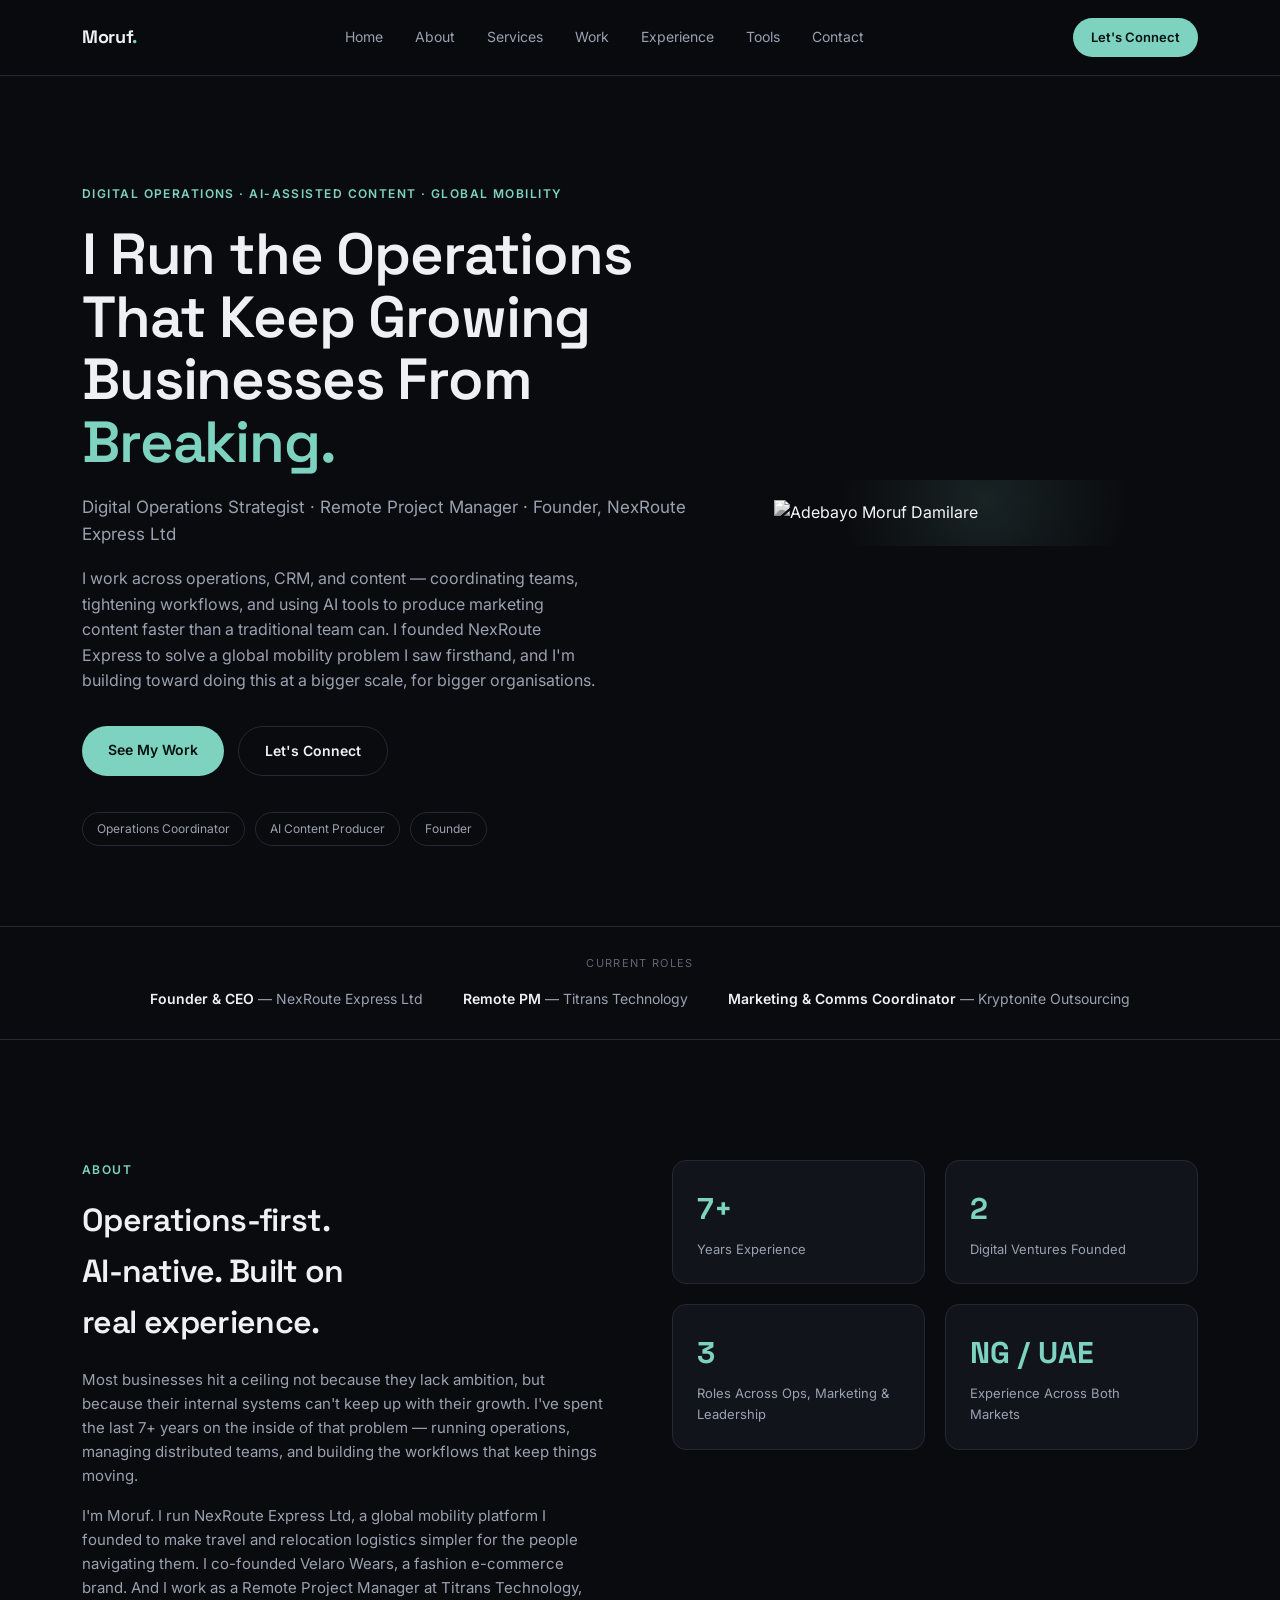
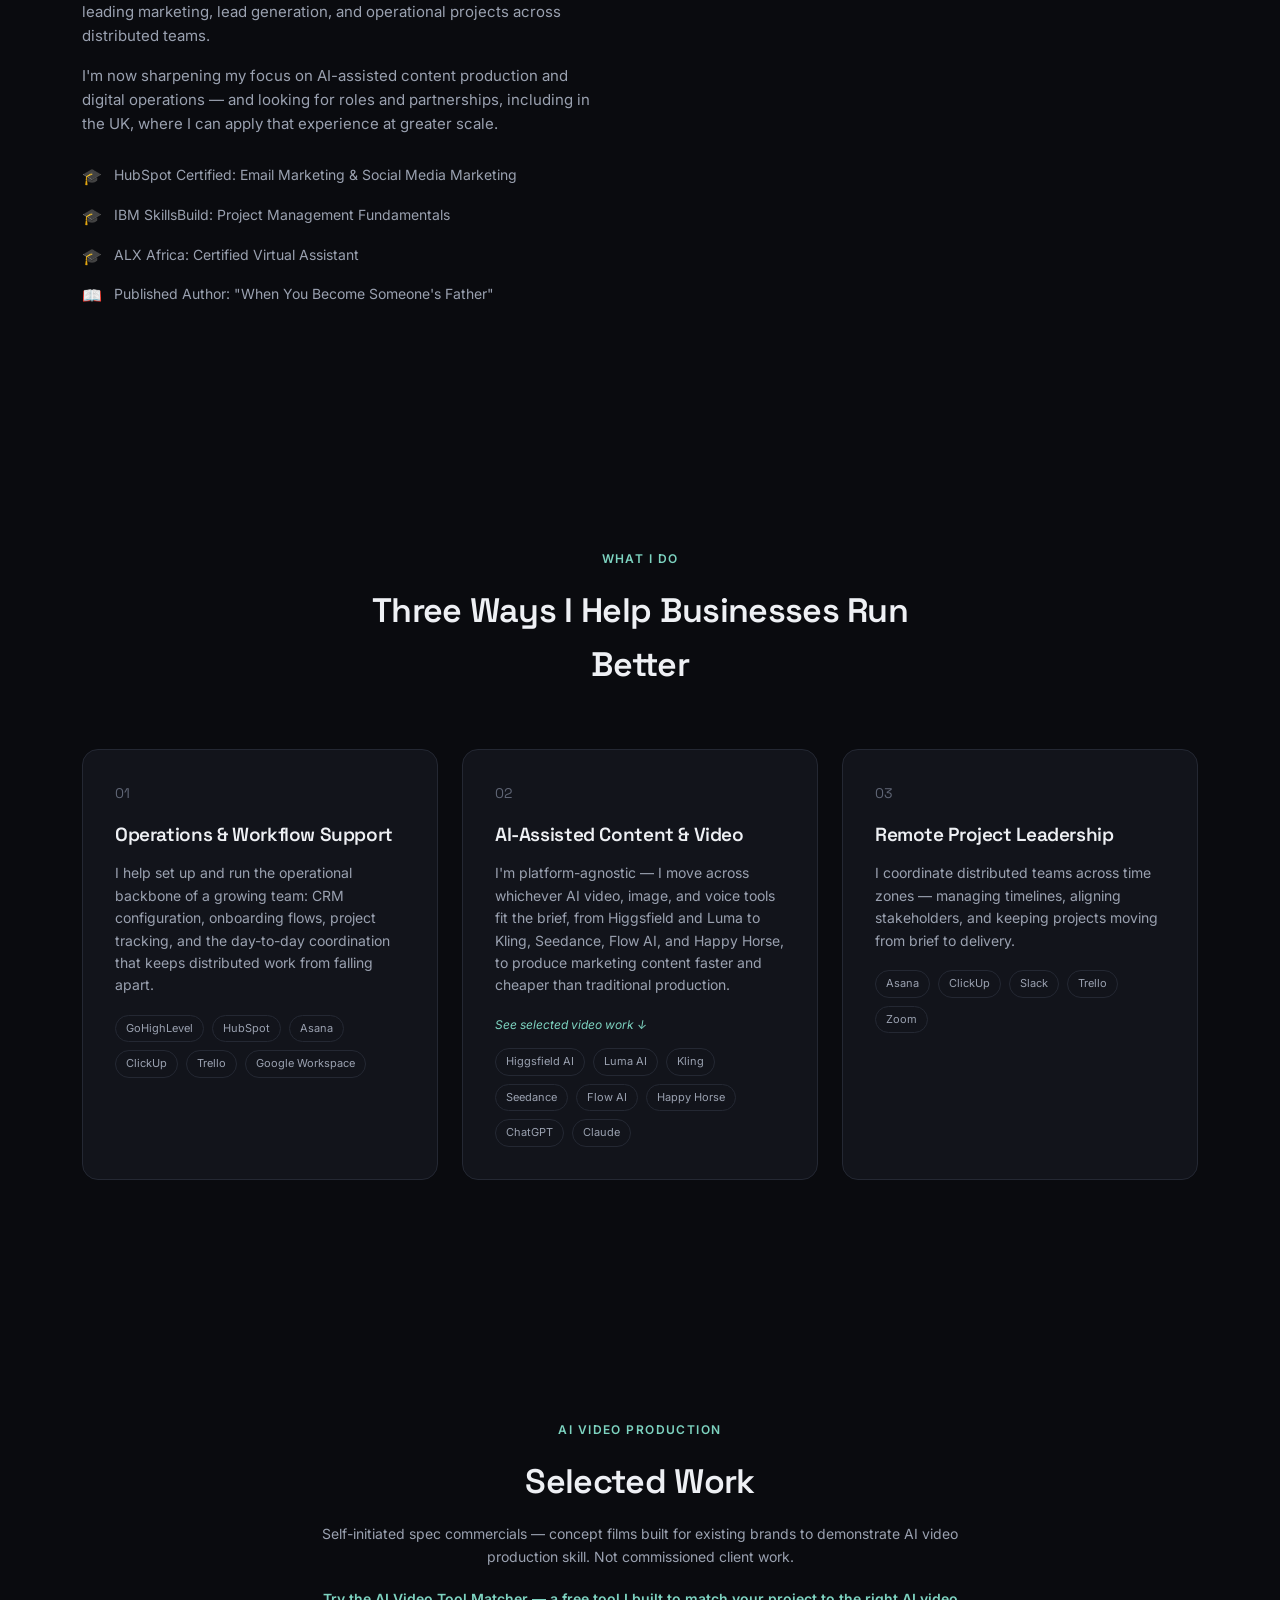
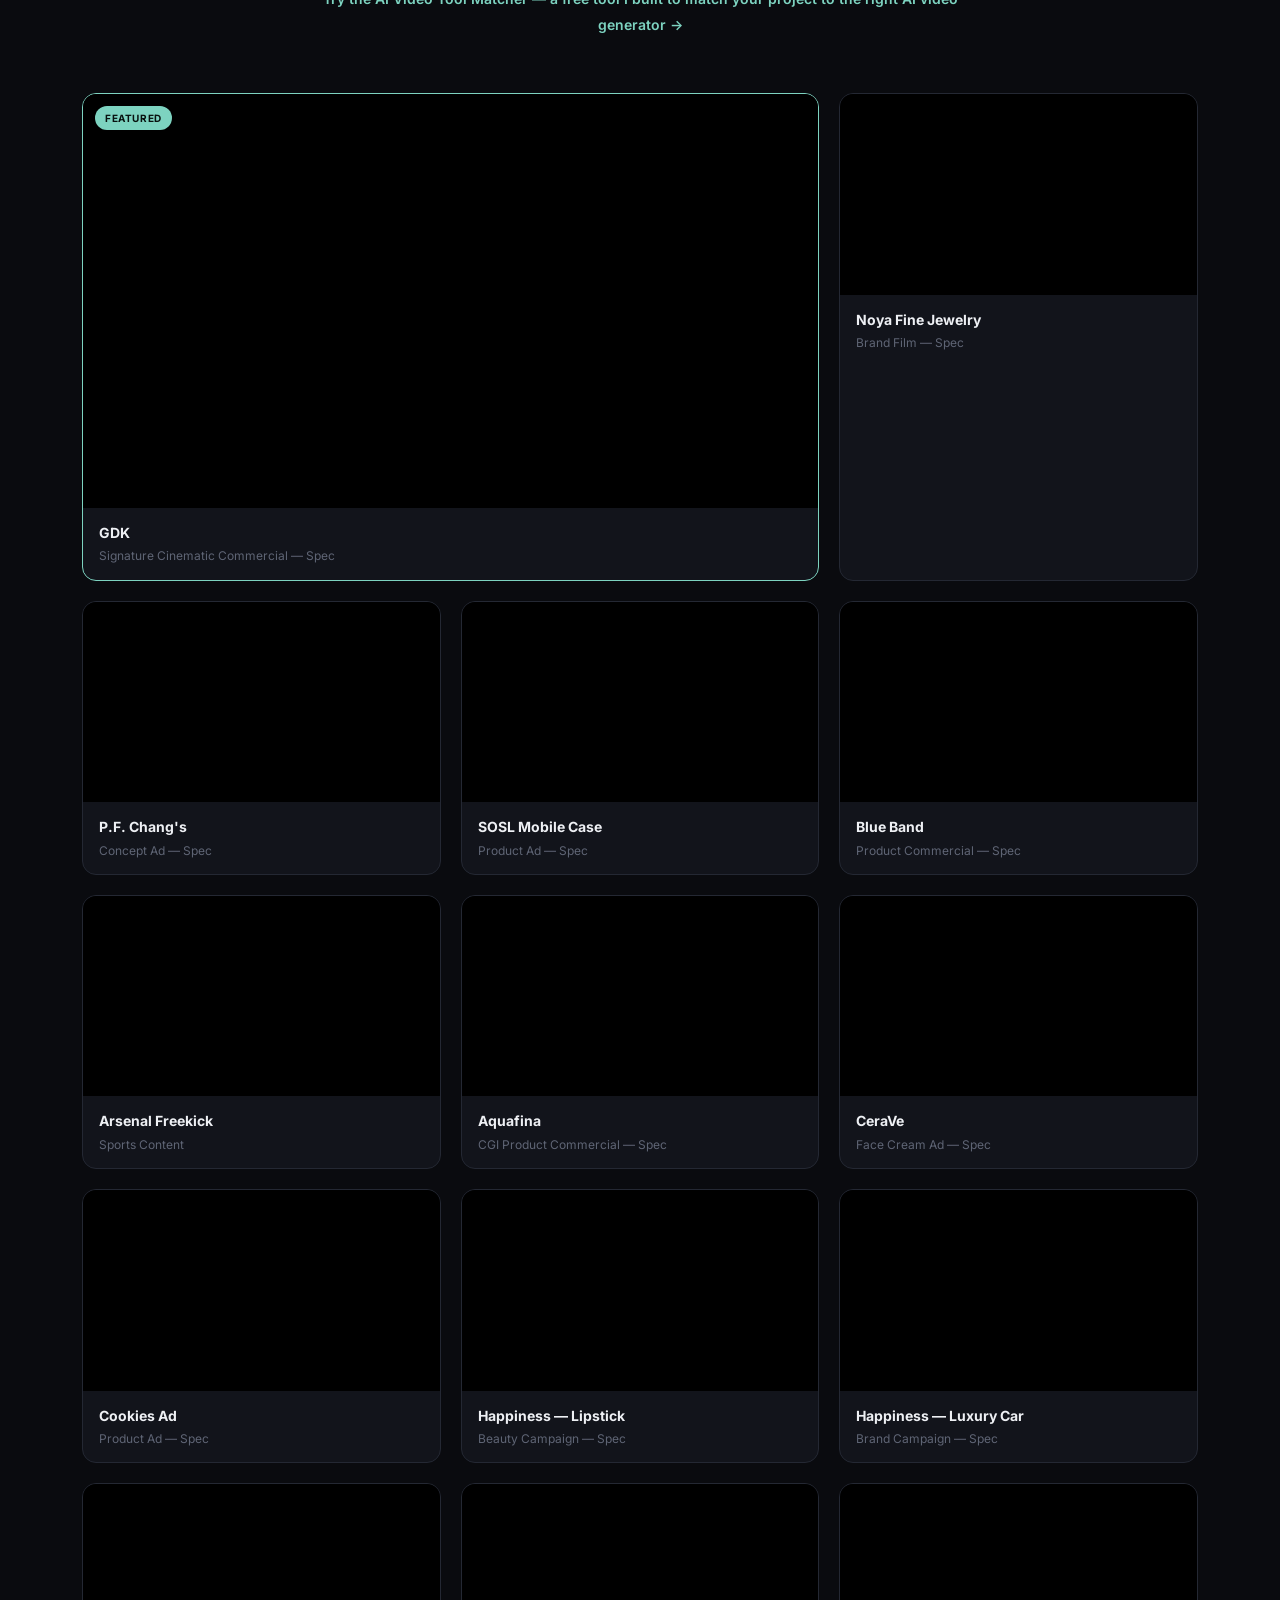
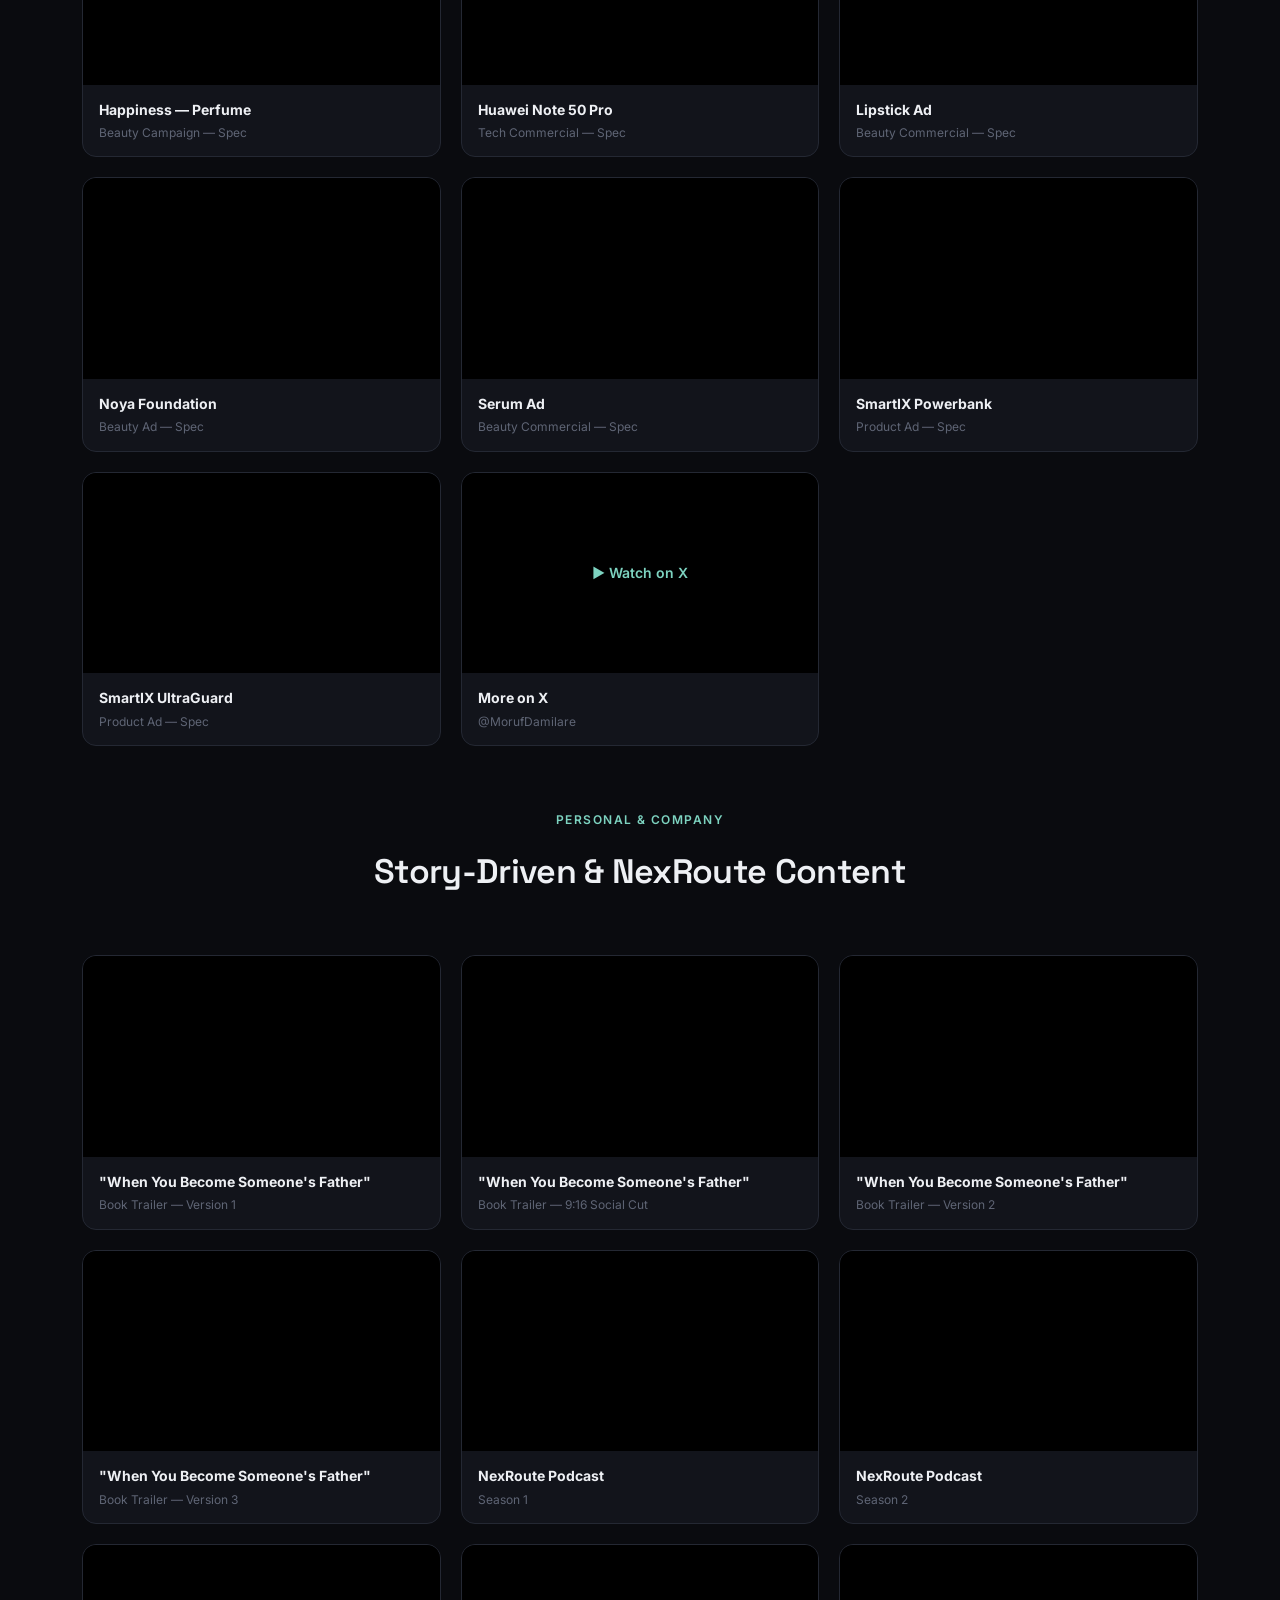
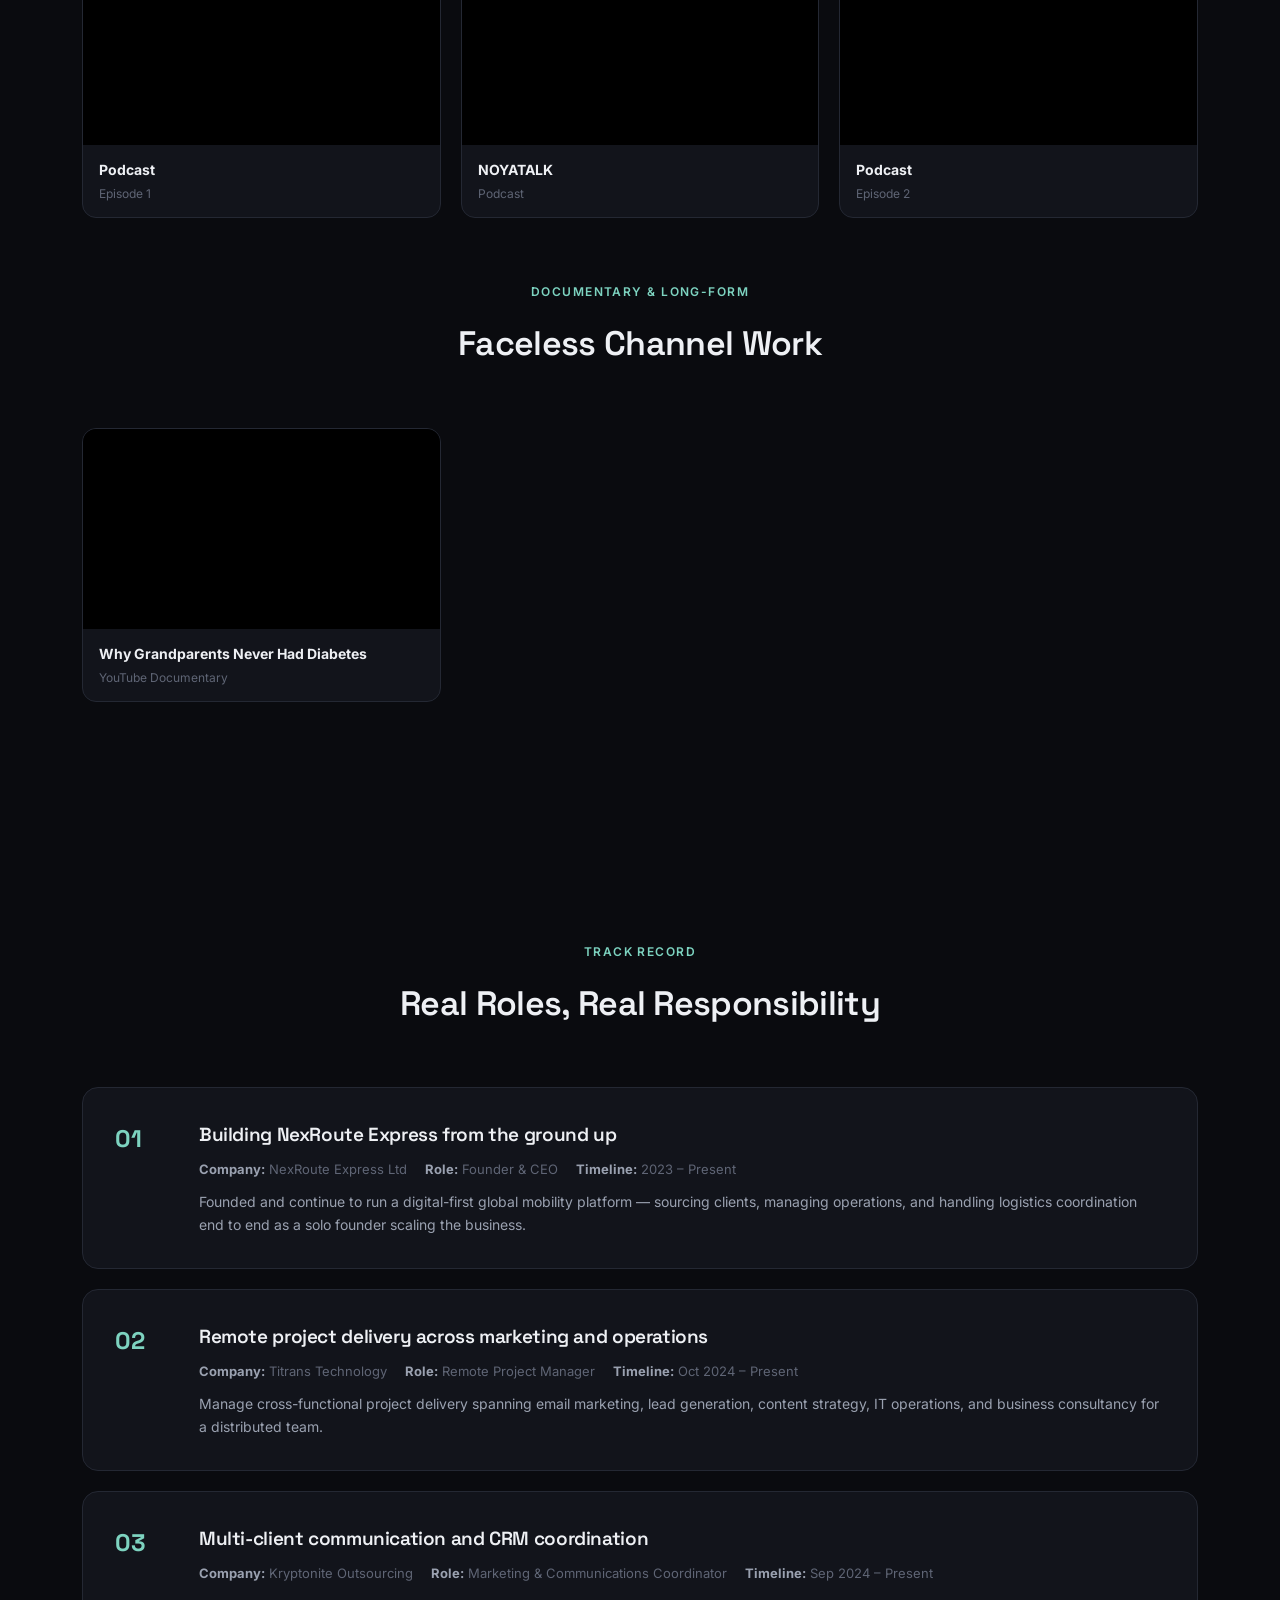
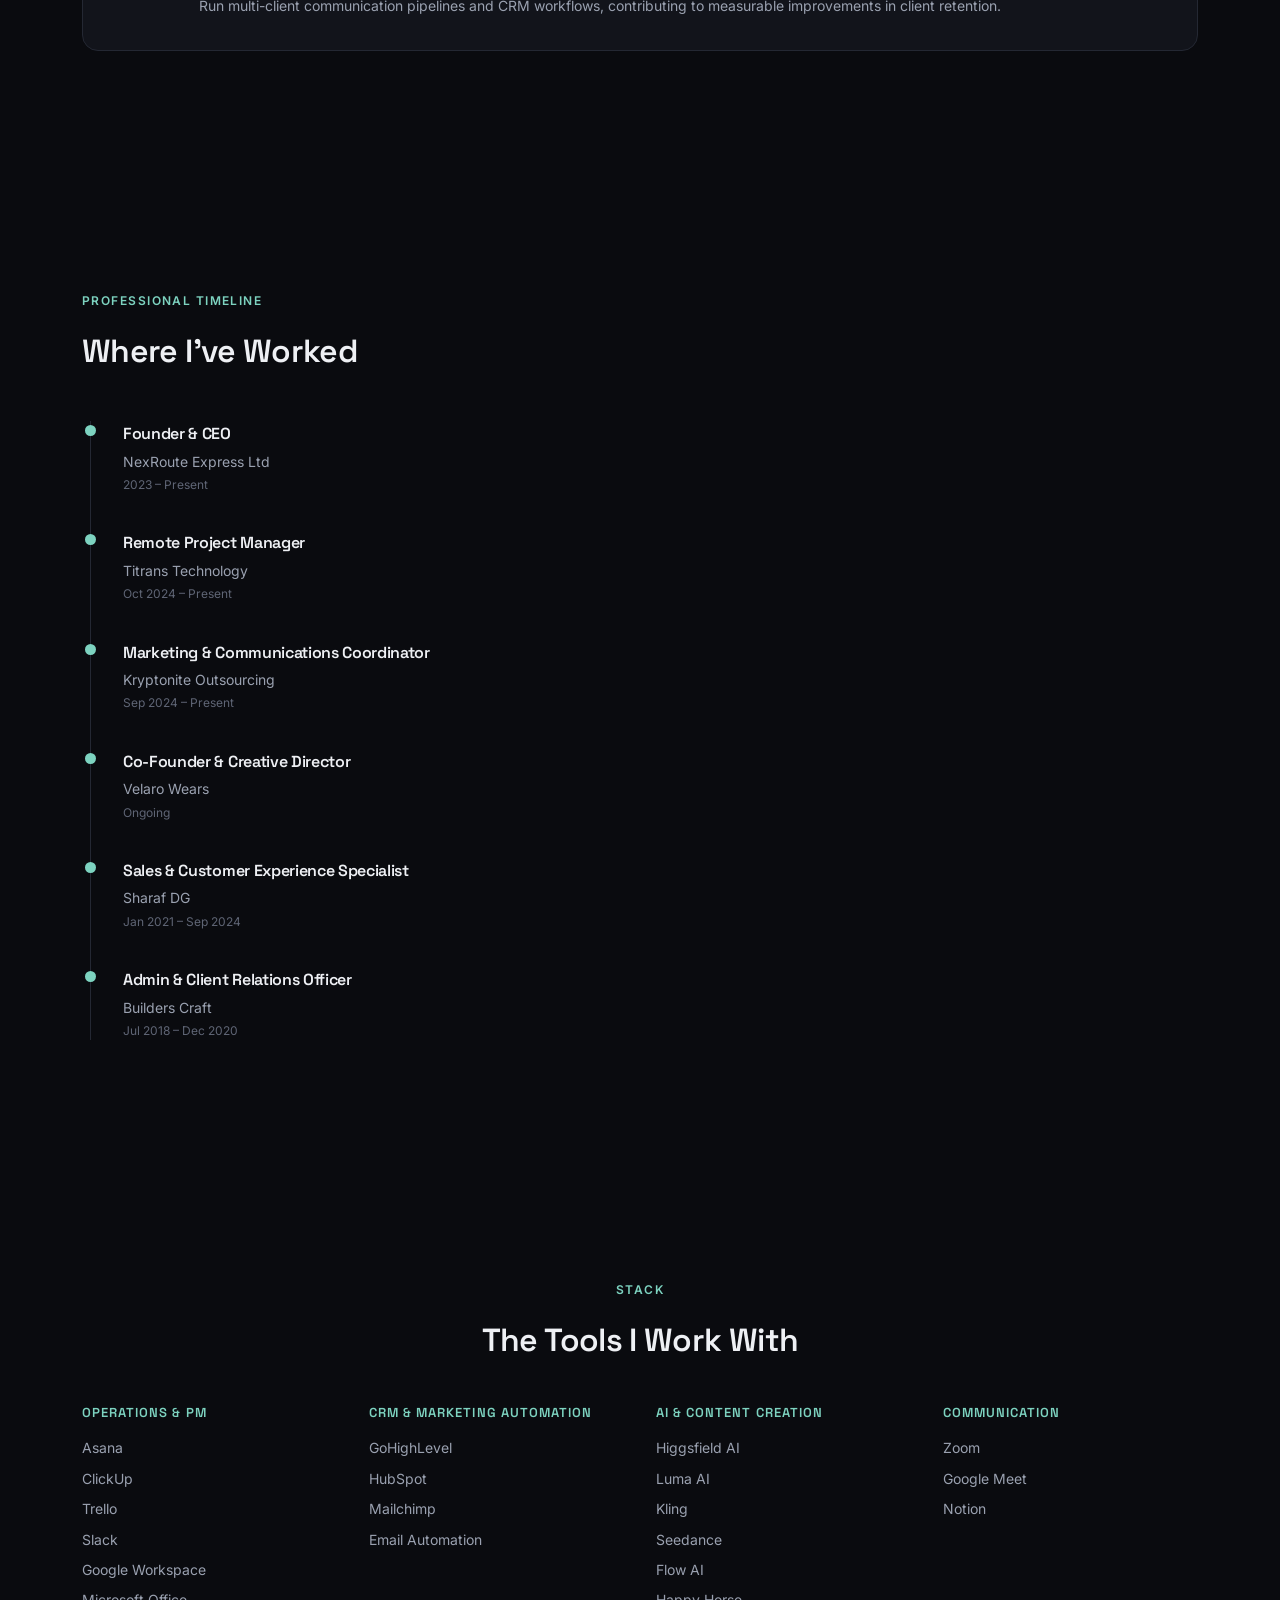
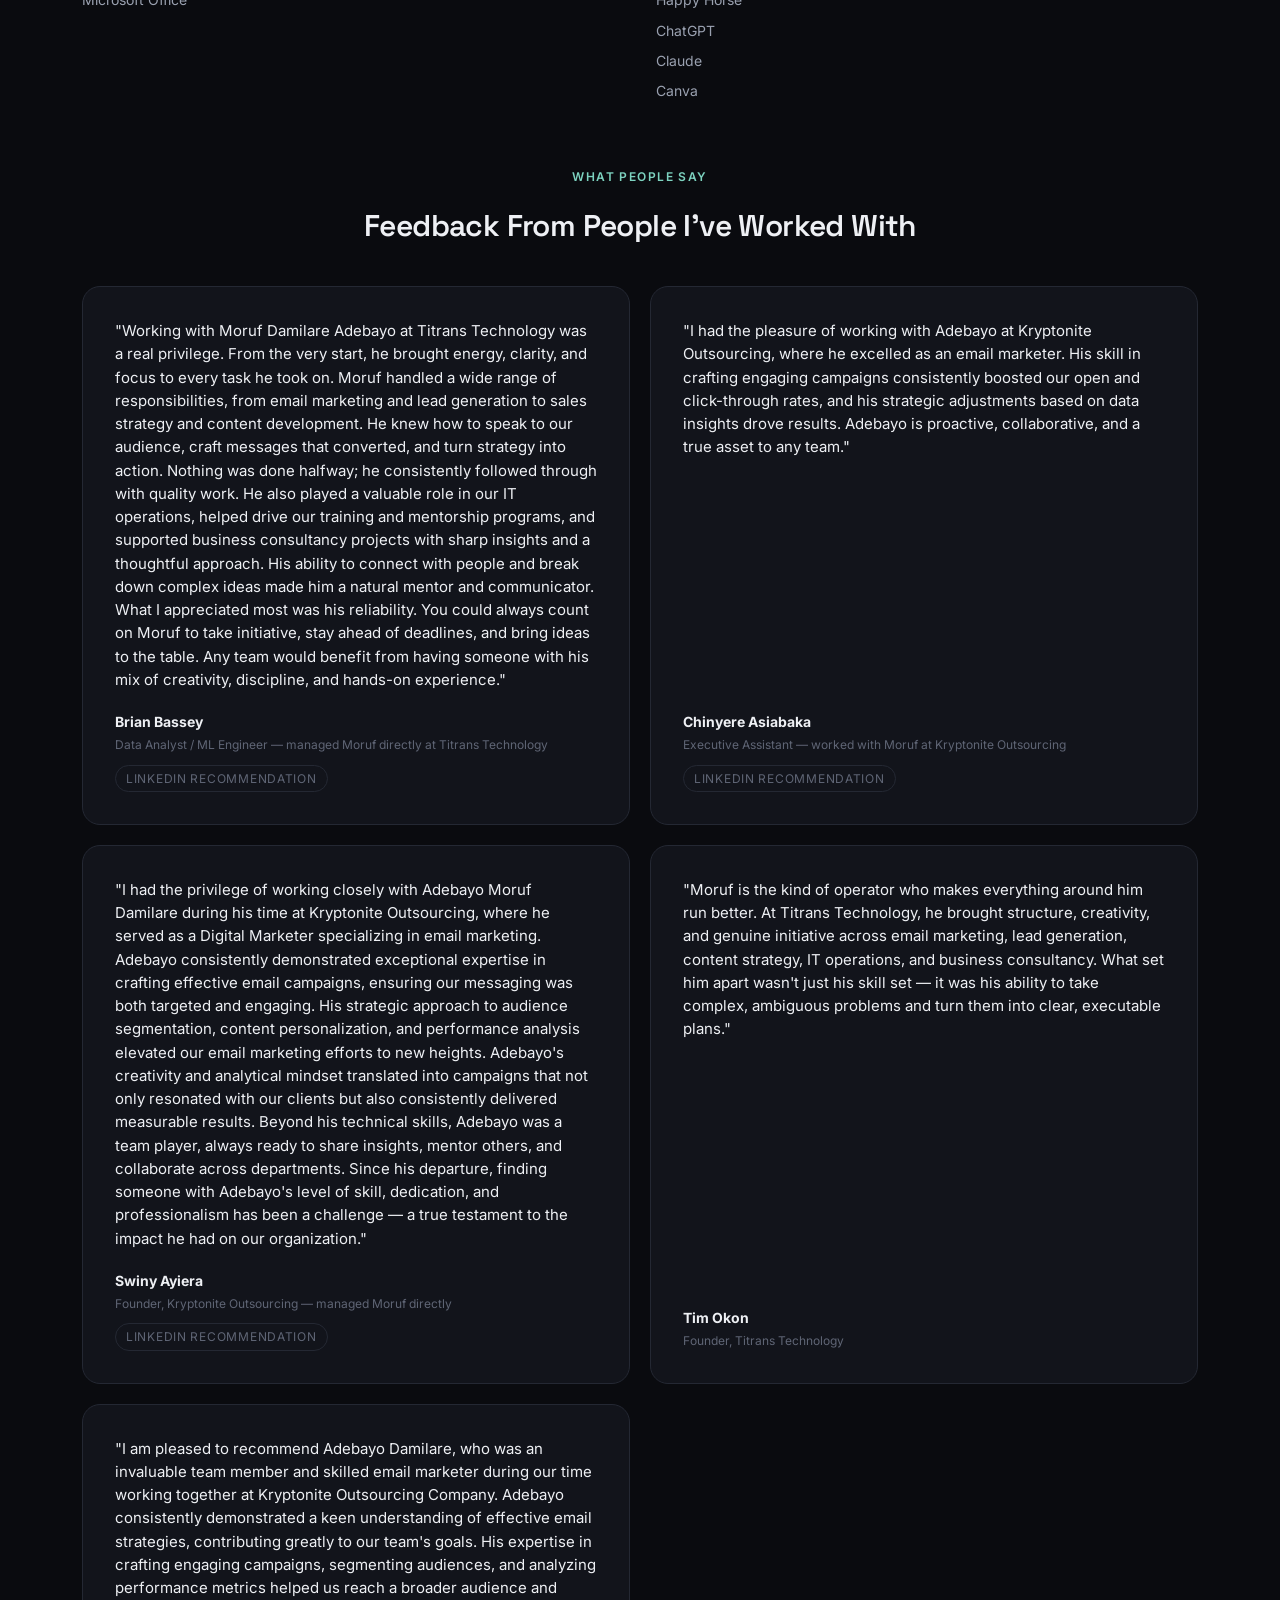
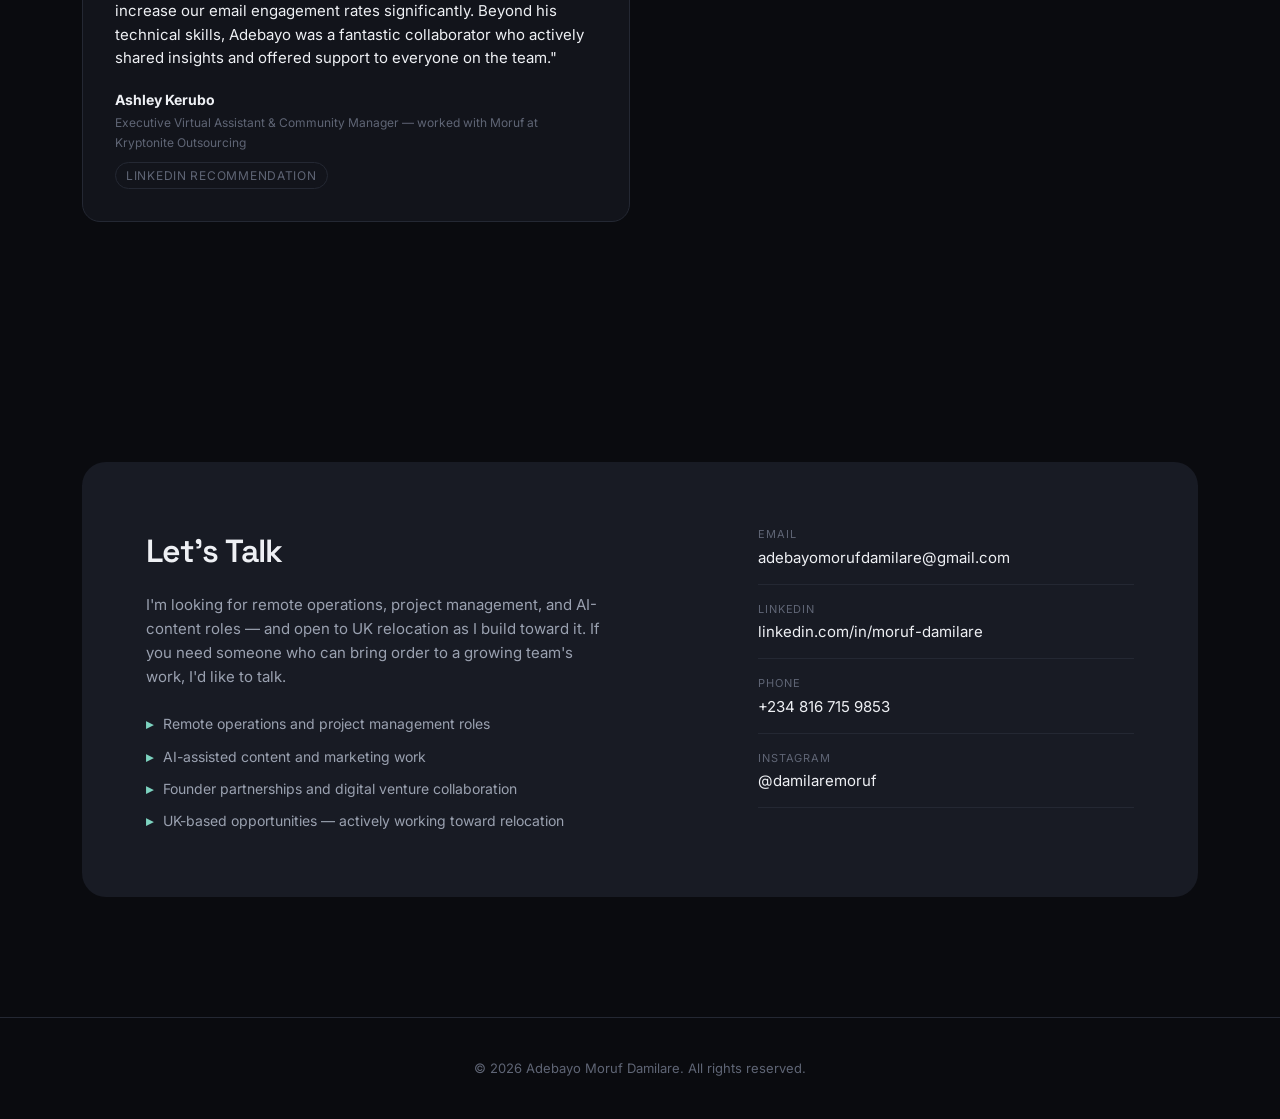
==== commit 85af8f1c: "Add files via upload" ====
--- a/index.html
+++ b/index.html
@@ -303,6 +303,7 @@
       <div class="section-label" style="text-align:center;">AI Video Production</div>
       <h2>Selected Work</h2>
       <p style="color:var(--text-dim);font-size:14px;margin-top:14px;">Self-initiated spec commercials — concept films built for existing brands to demonstrate AI video production skill. Not commissioned client work.</p>
+      <p style="margin-top:18px;"><a href="ai-video-matcher.html" style="color:var(--accent);font-size:14px;font-weight:600;">Try the AI Video Tool Matcher — a free tool I built to match your project to the right AI video generator →</a></p>
     </div>
     <div class="video-grid">
       <div class="video-card featured">
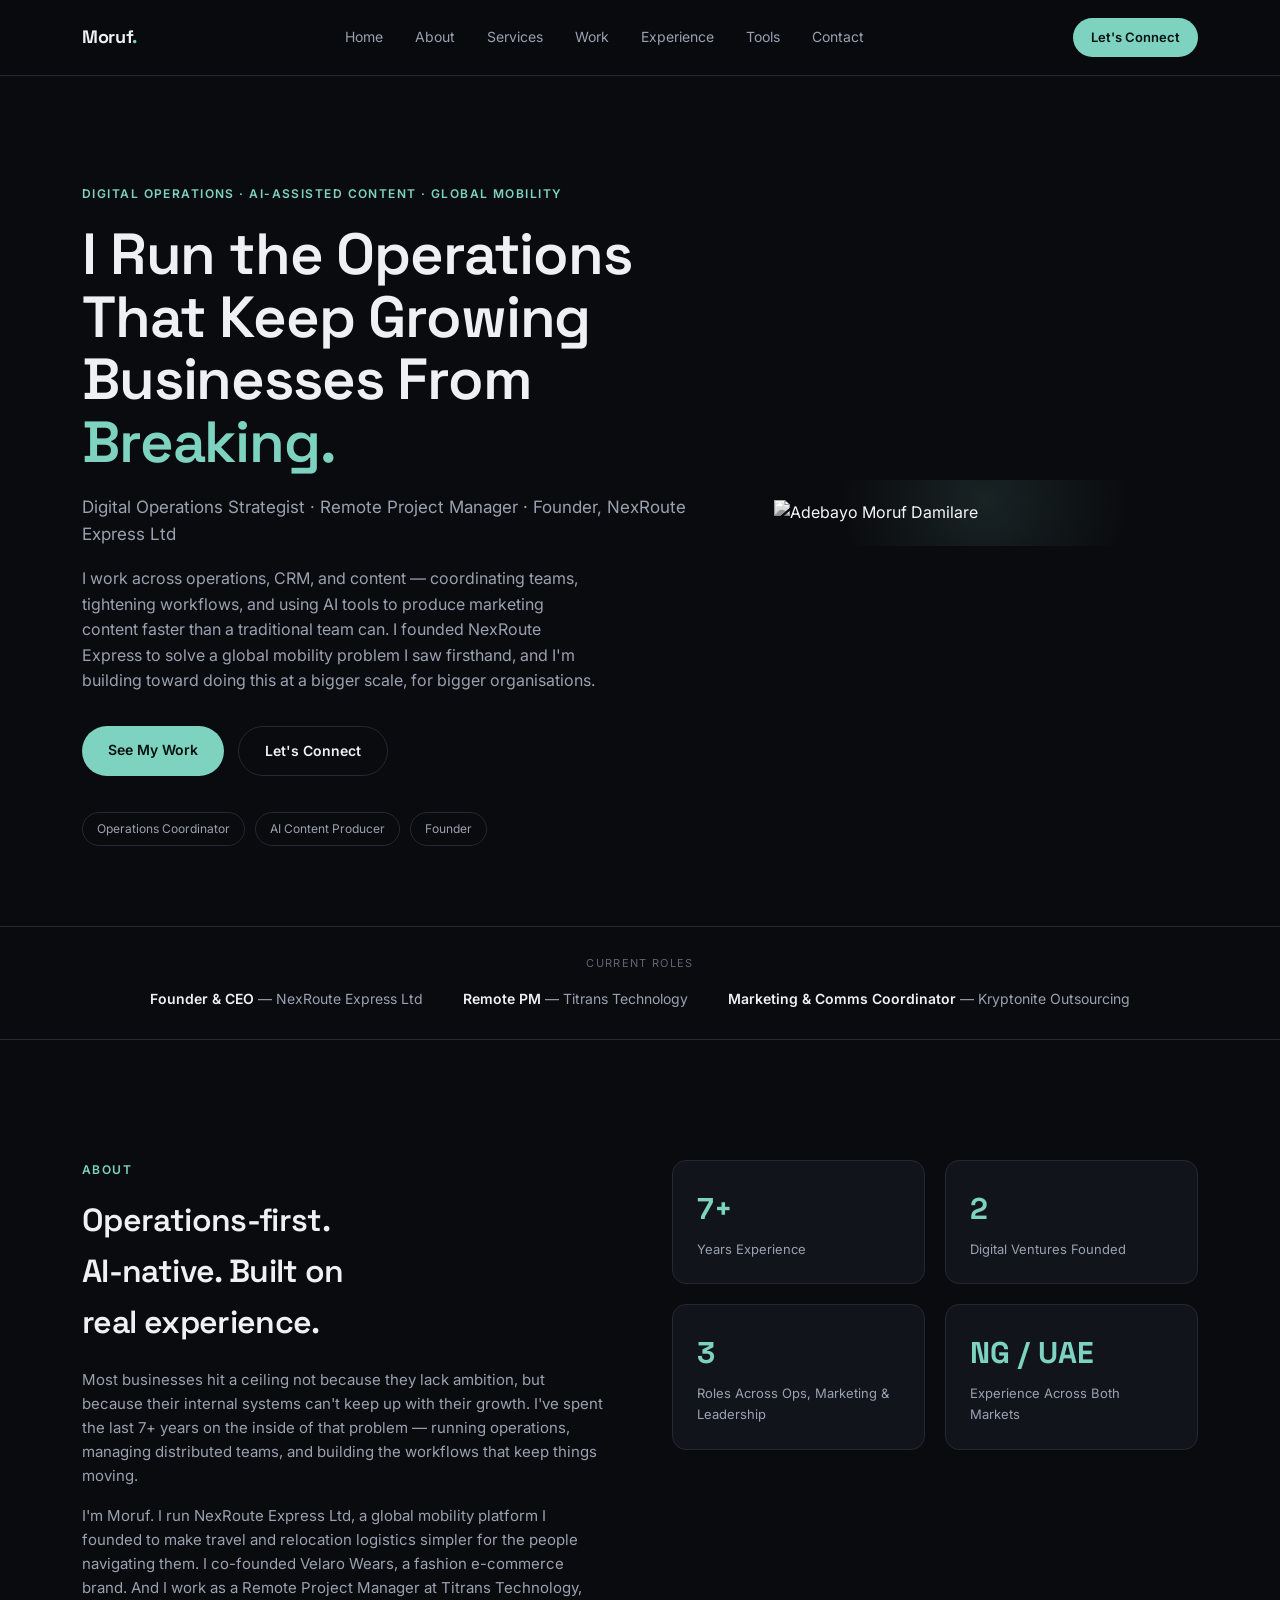
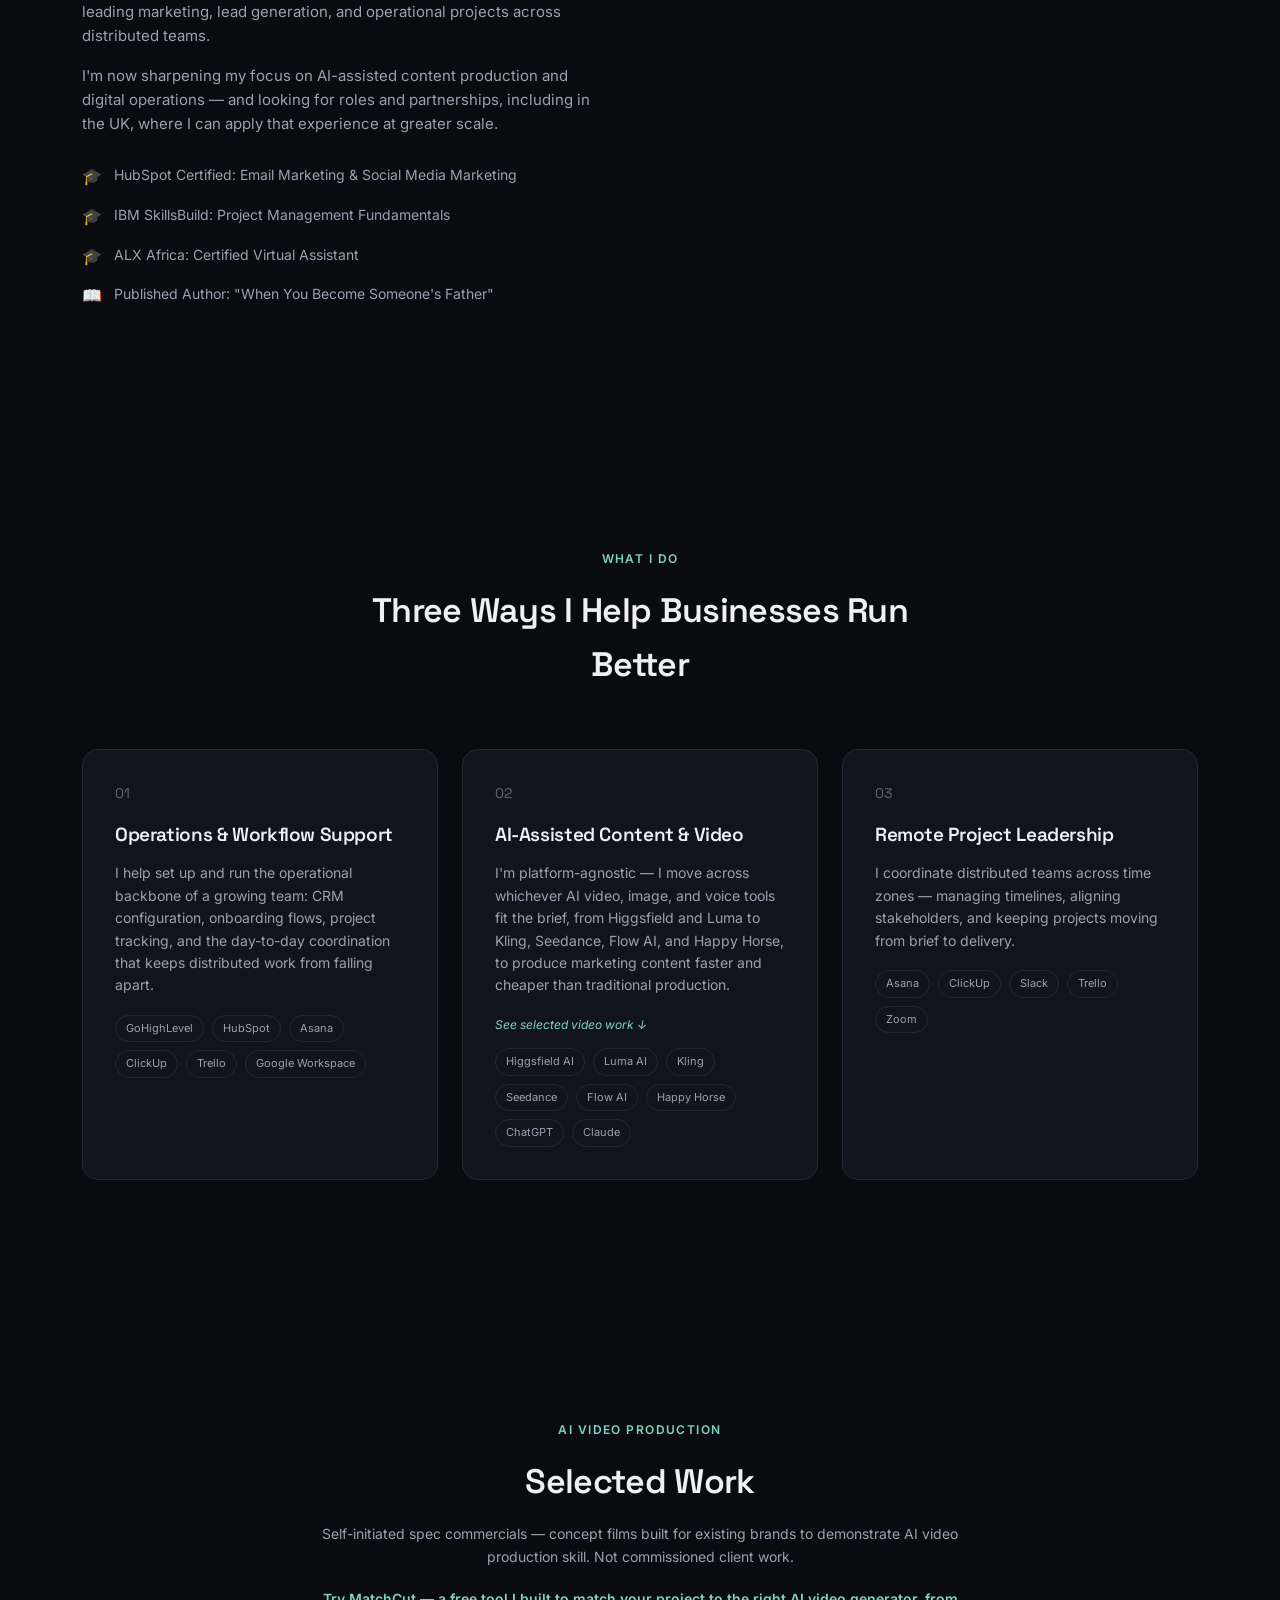
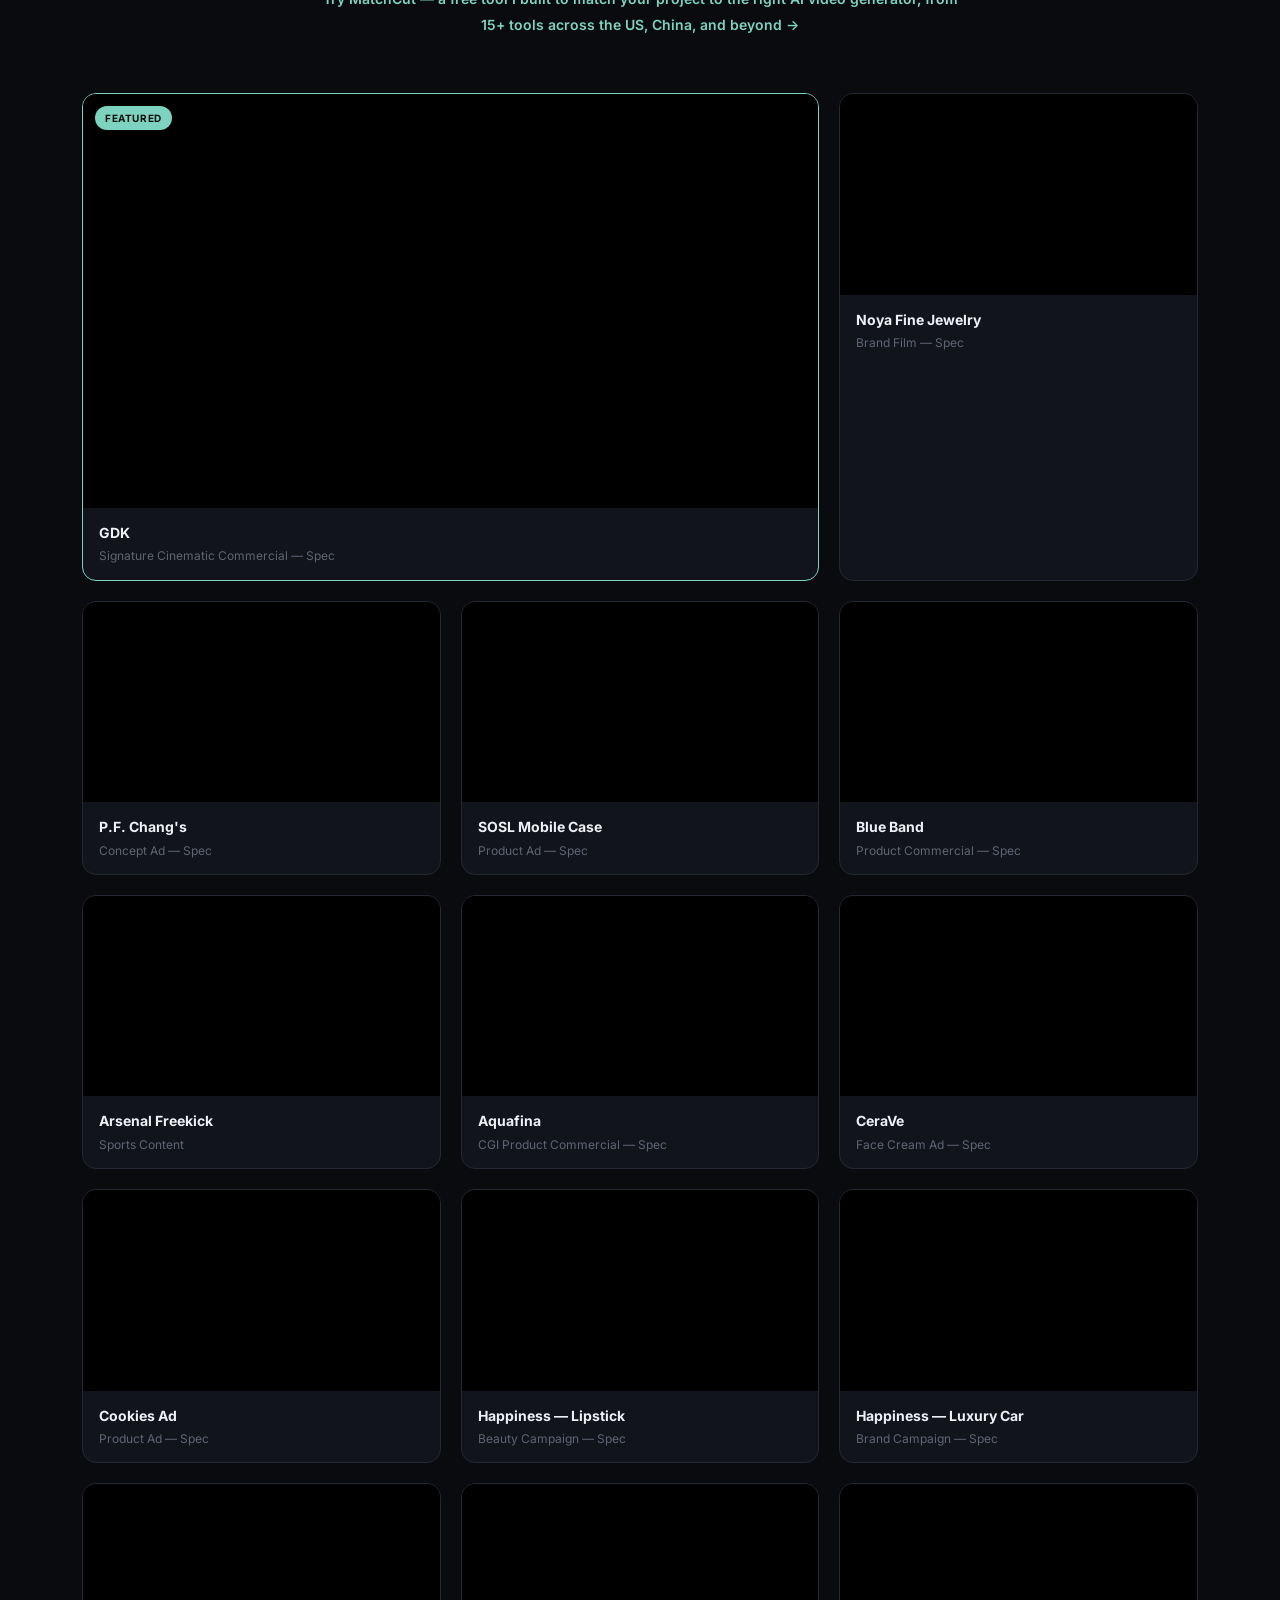
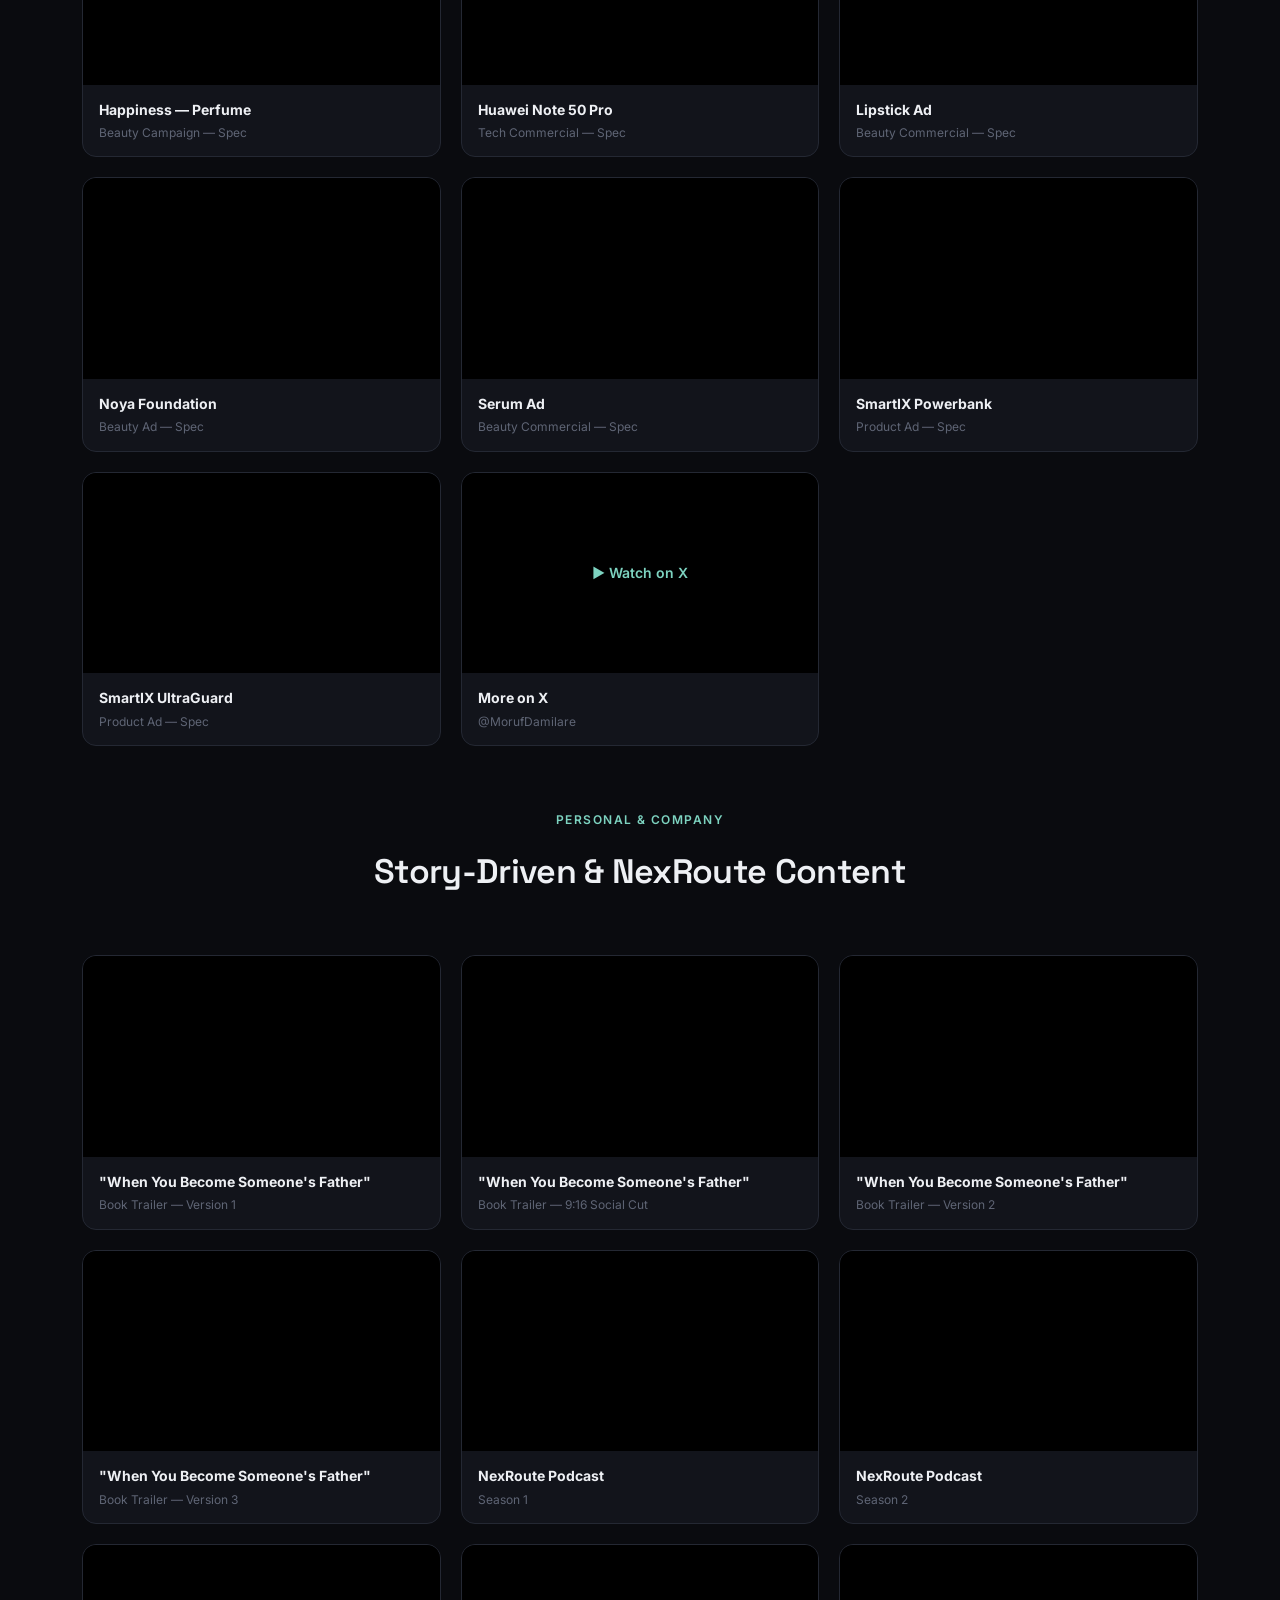
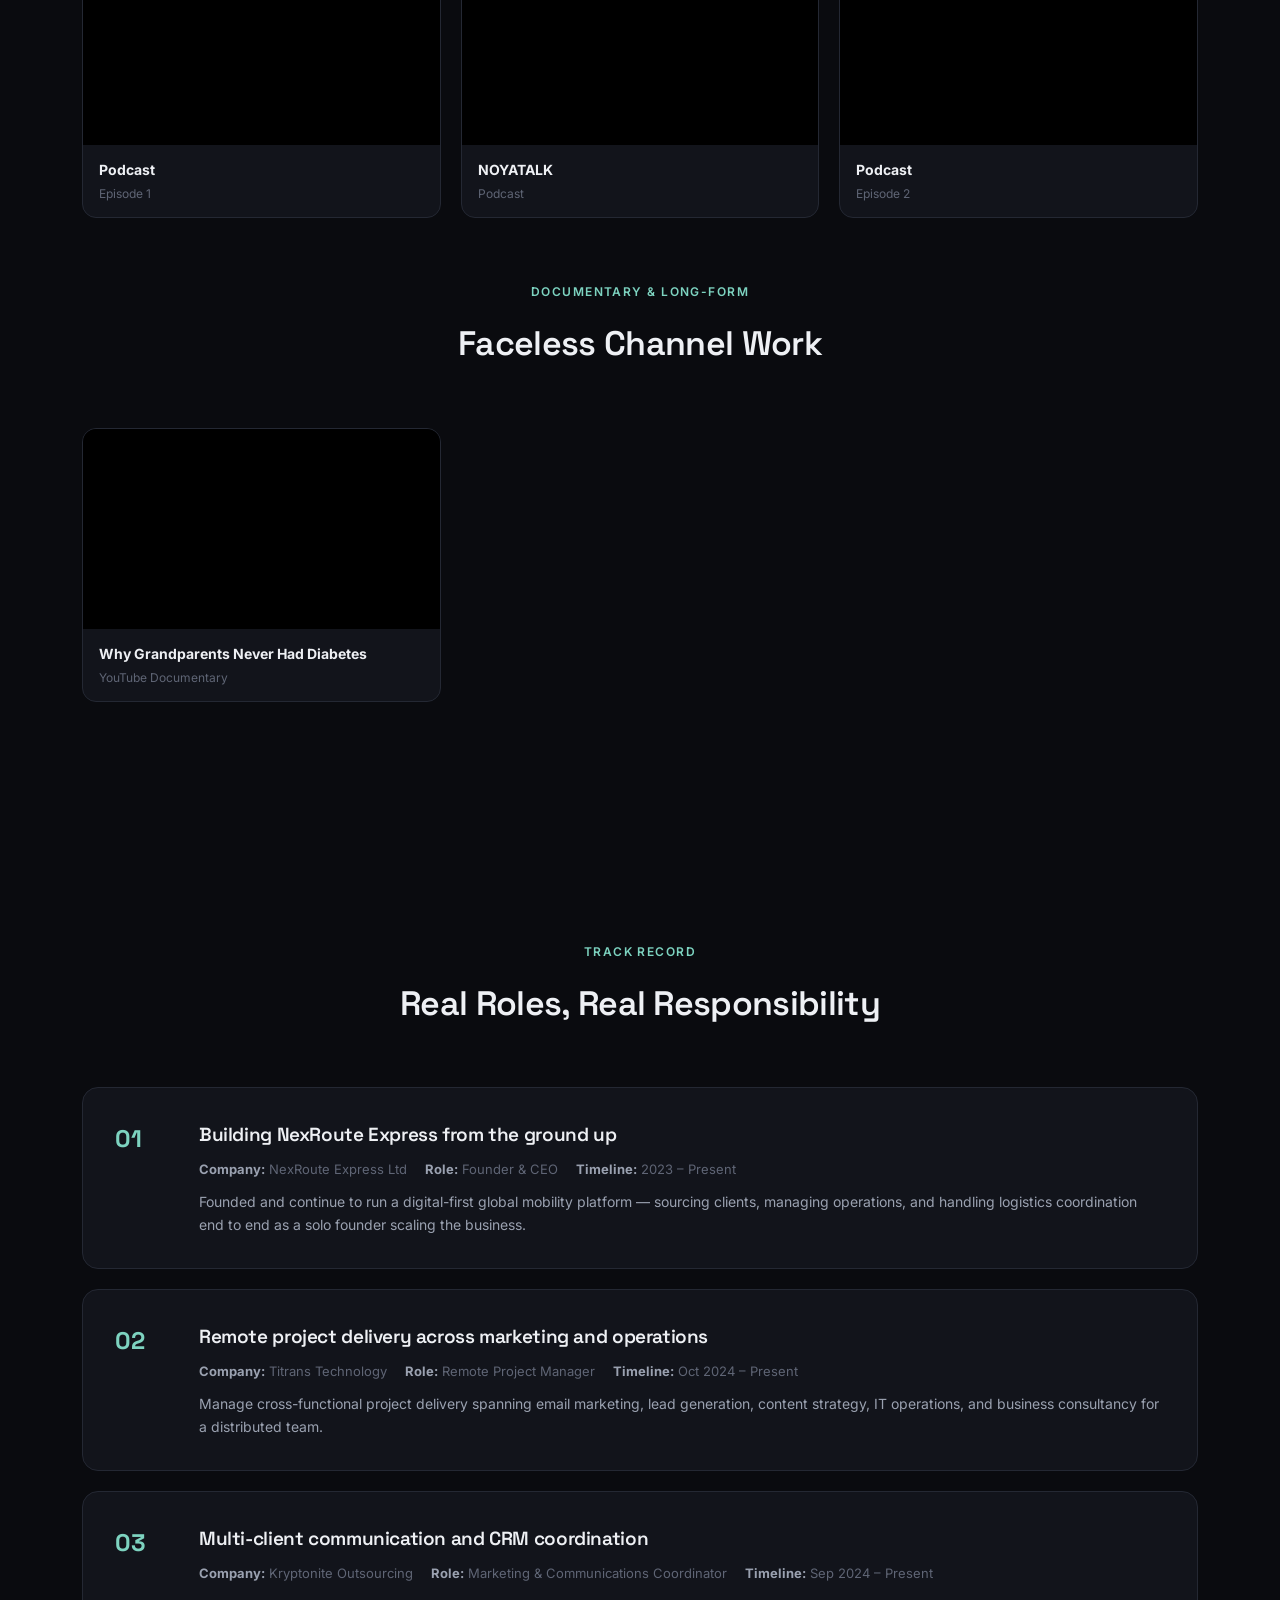
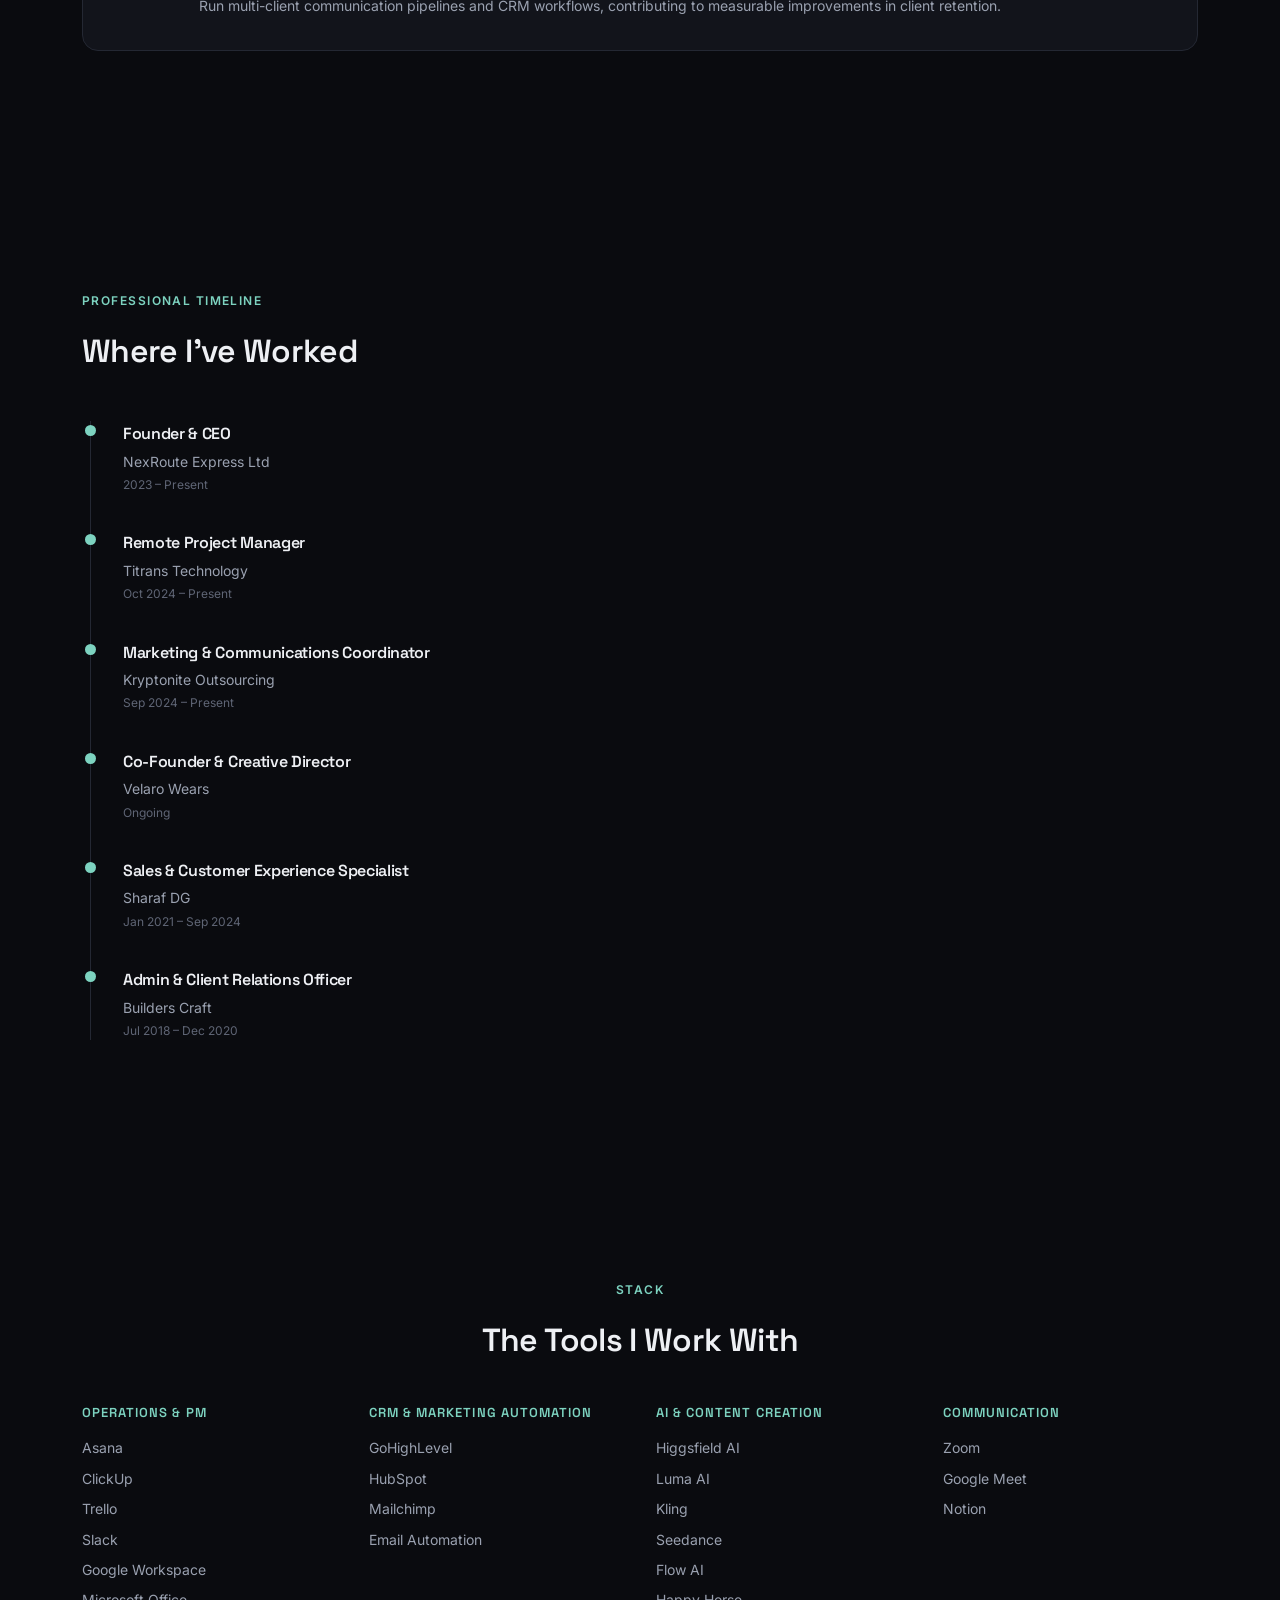
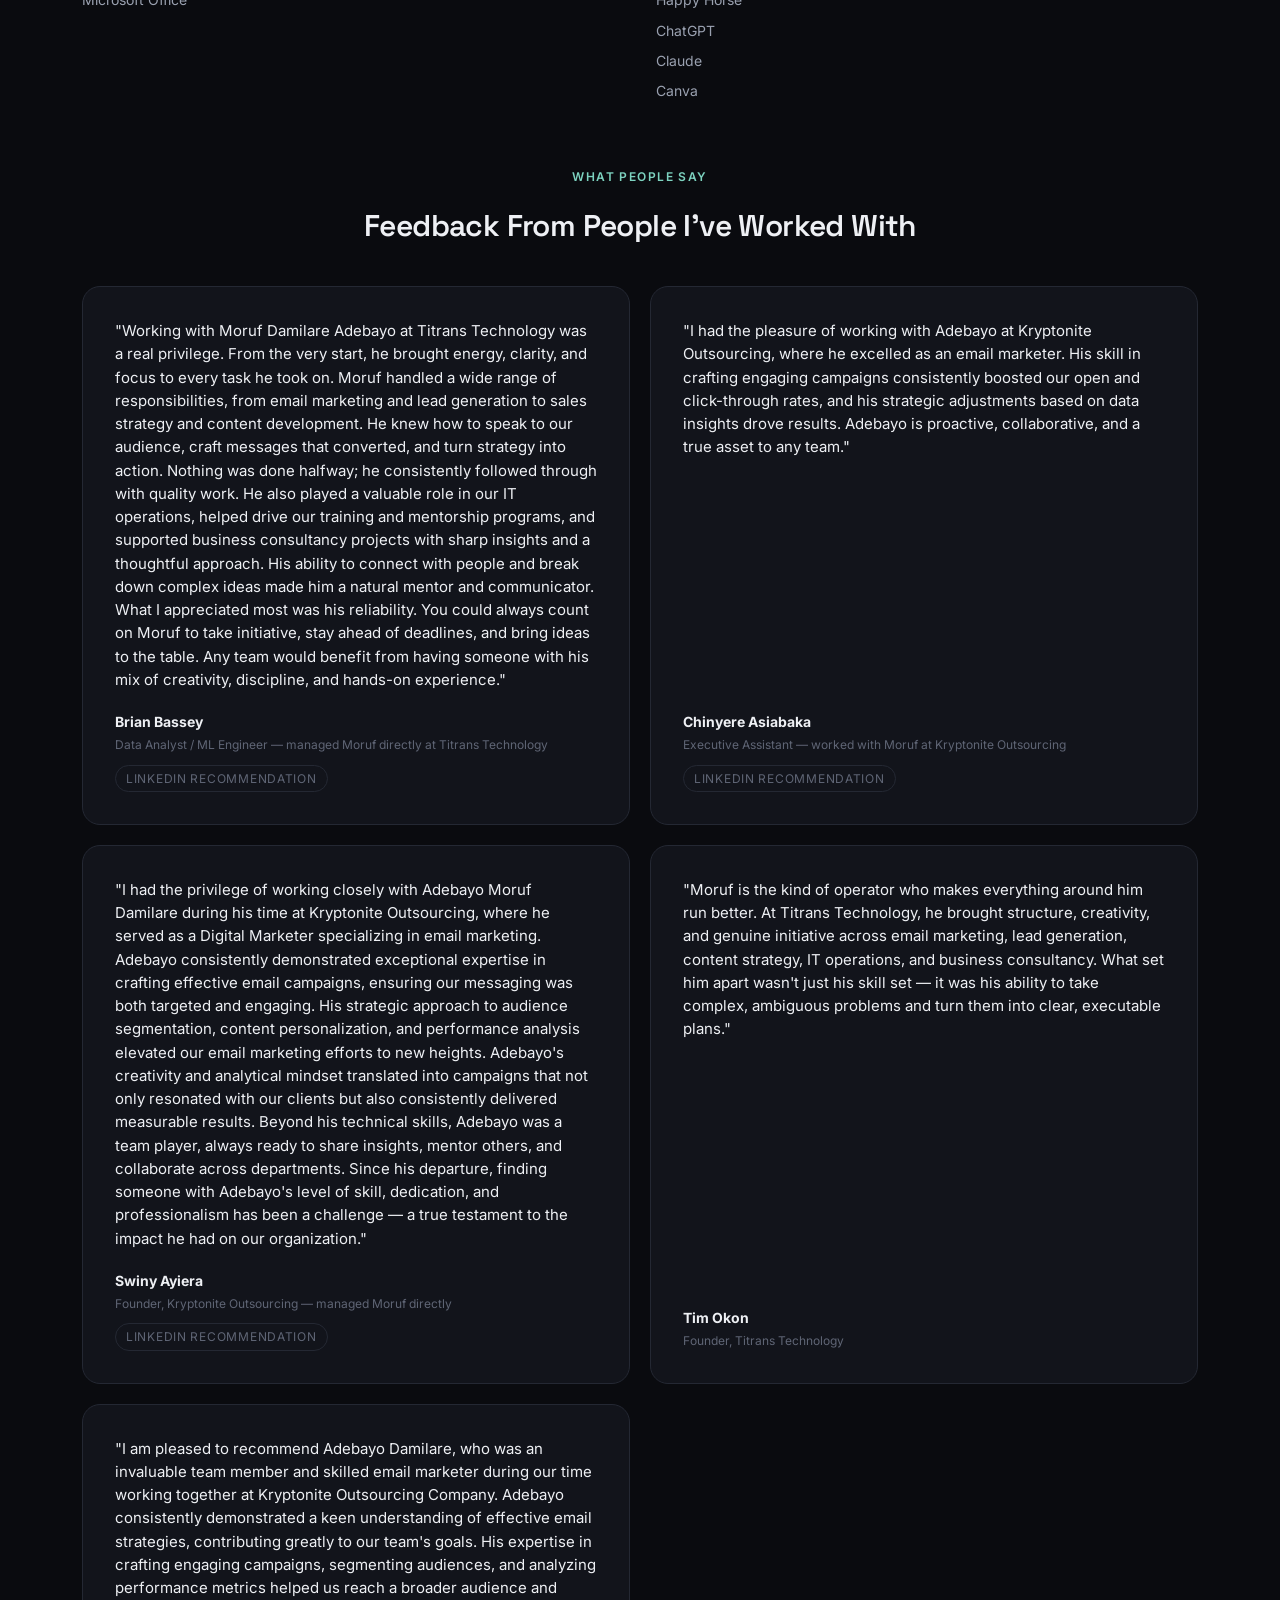
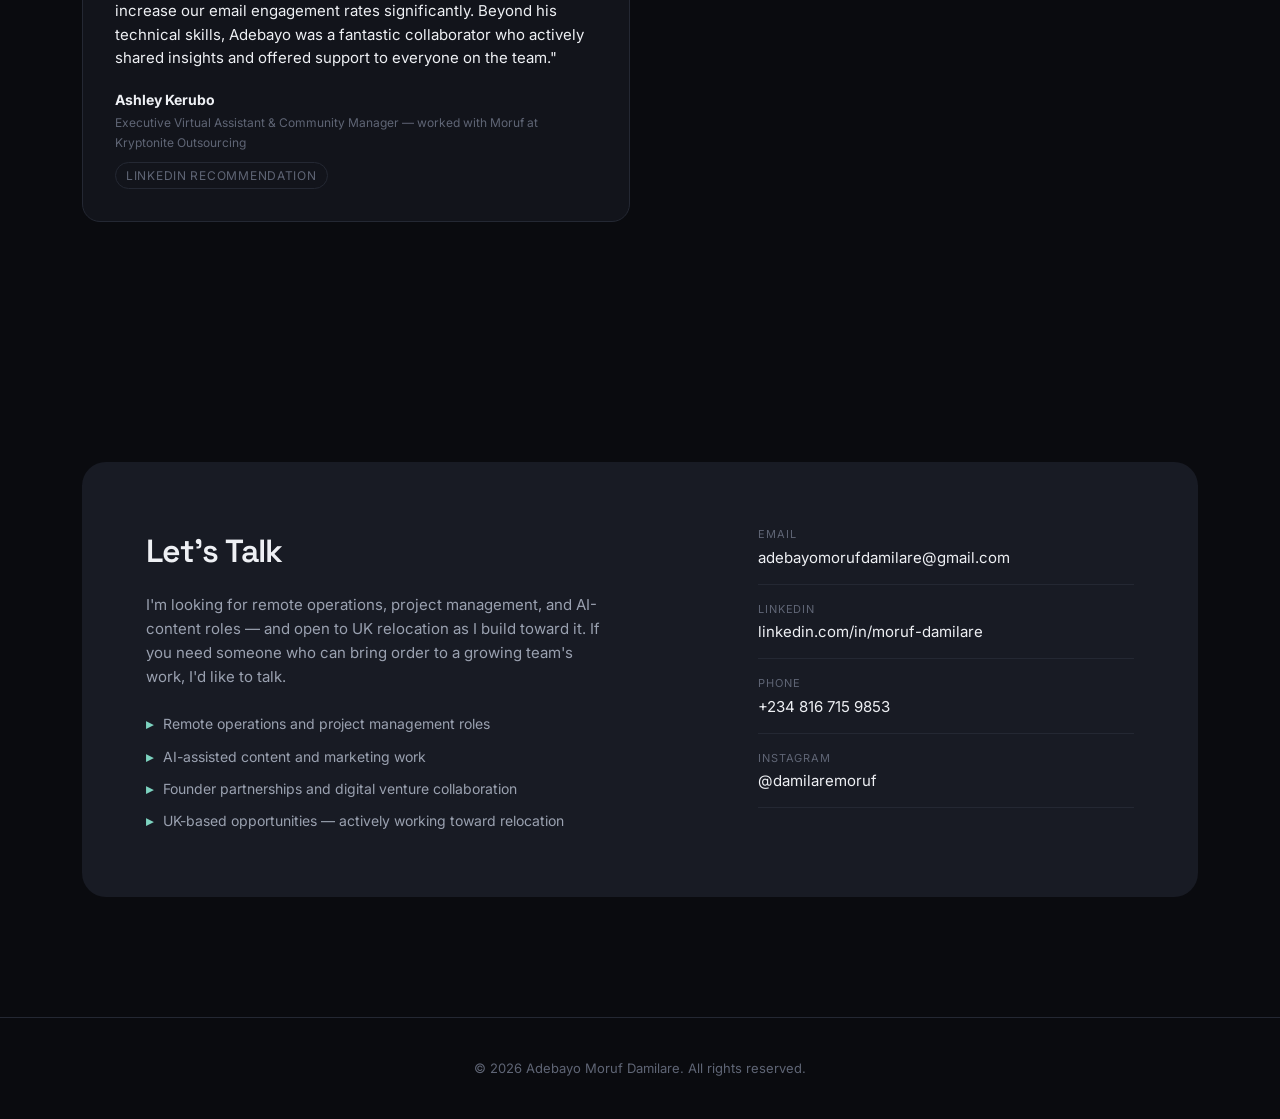
==== commit fb2c6dc9: "Add files via upload" ====
--- a/index.html
+++ b/index.html
@@ -303,7 +303,7 @@
       <div class="section-label" style="text-align:center;">AI Video Production</div>
       <h2>Selected Work</h2>
       <p style="color:var(--text-dim);font-size:14px;margin-top:14px;">Self-initiated spec commercials — concept films built for existing brands to demonstrate AI video production skill. Not commissioned client work.</p>
-      <p style="margin-top:18px;"><a href="ai-video-matcher.html" style="color:var(--accent);font-size:14px;font-weight:600;">Try the AI Video Tool Matcher — a free tool I built to match your project to the right AI video generator →</a></p>
+      <p style="margin-top:18px;"><a href="matchcut.html" style="color:var(--accent);font-size:14px;font-weight:600;">Try MatchCut — a free tool I built to match your project to the right AI video generator, from 15+ tools across the US, China, and beyond →</a></p>
     </div>
     <div class="video-grid">
       <div class="video-card featured">
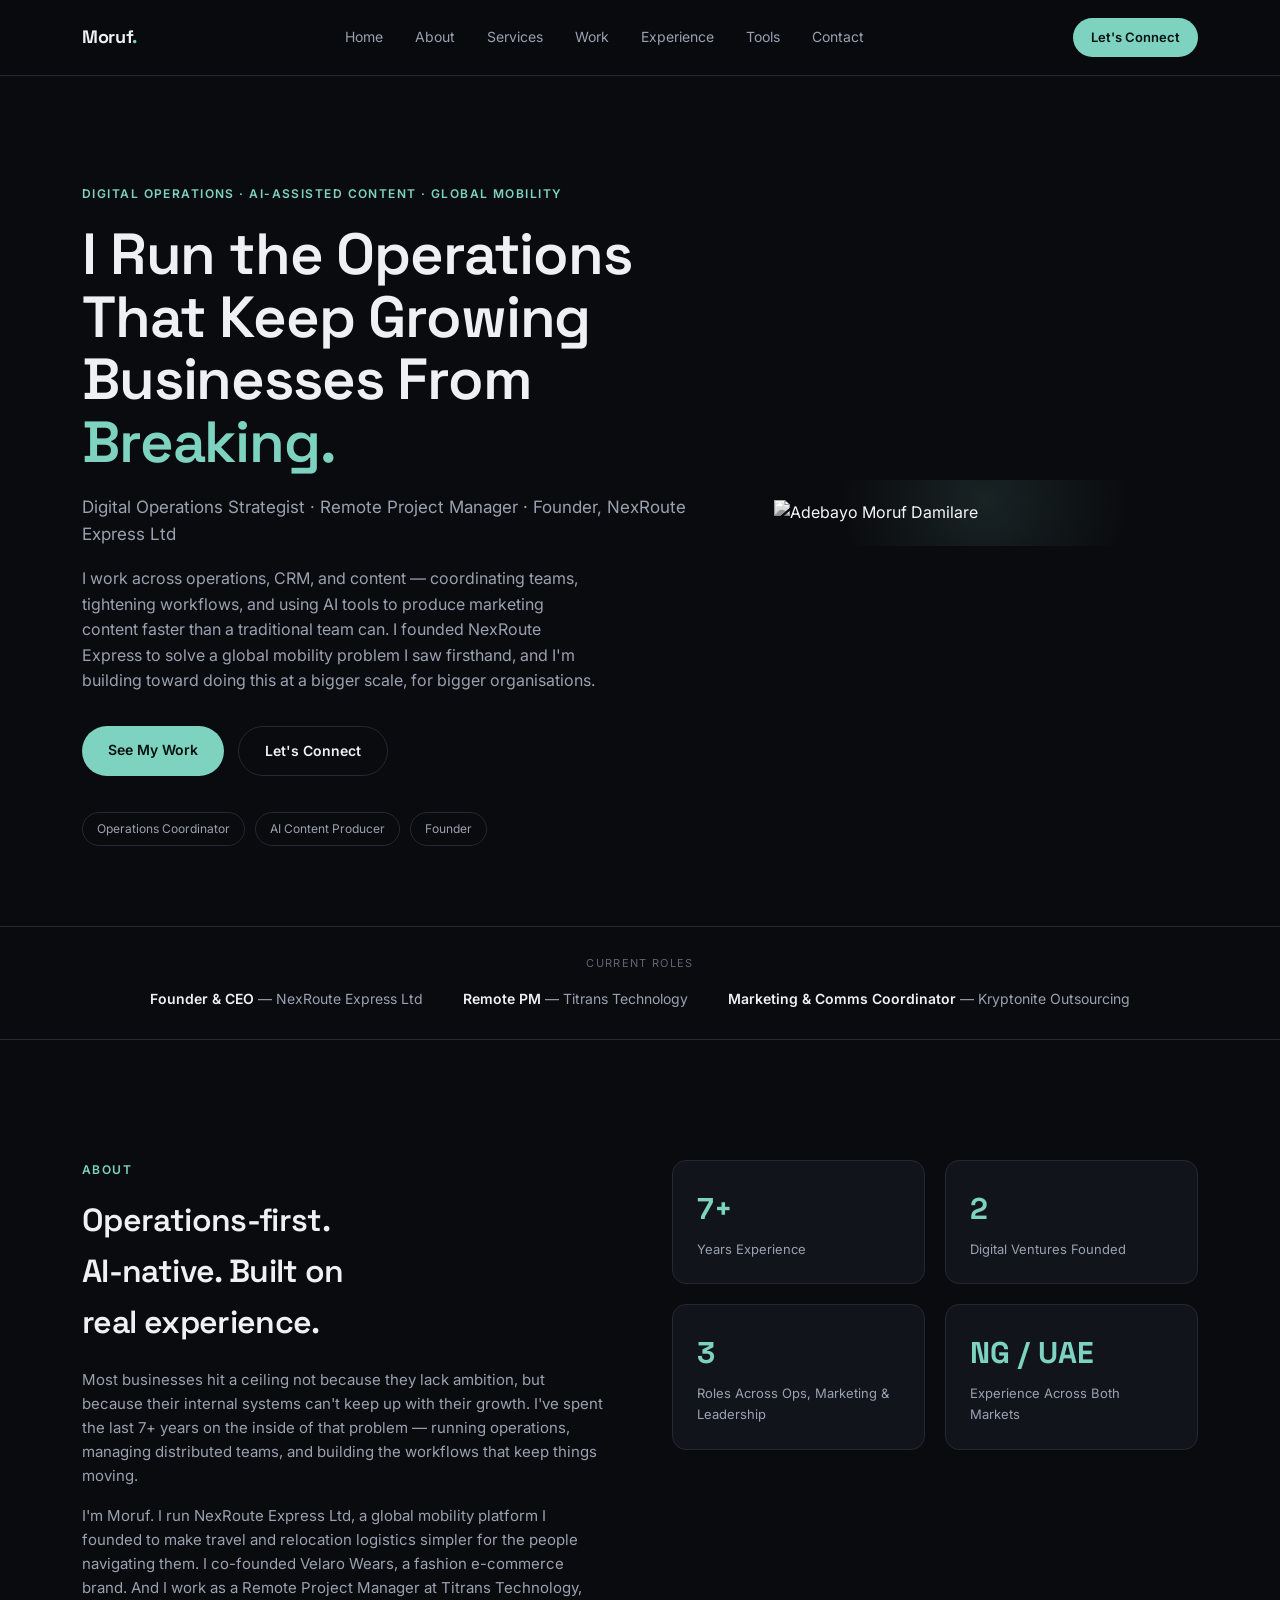
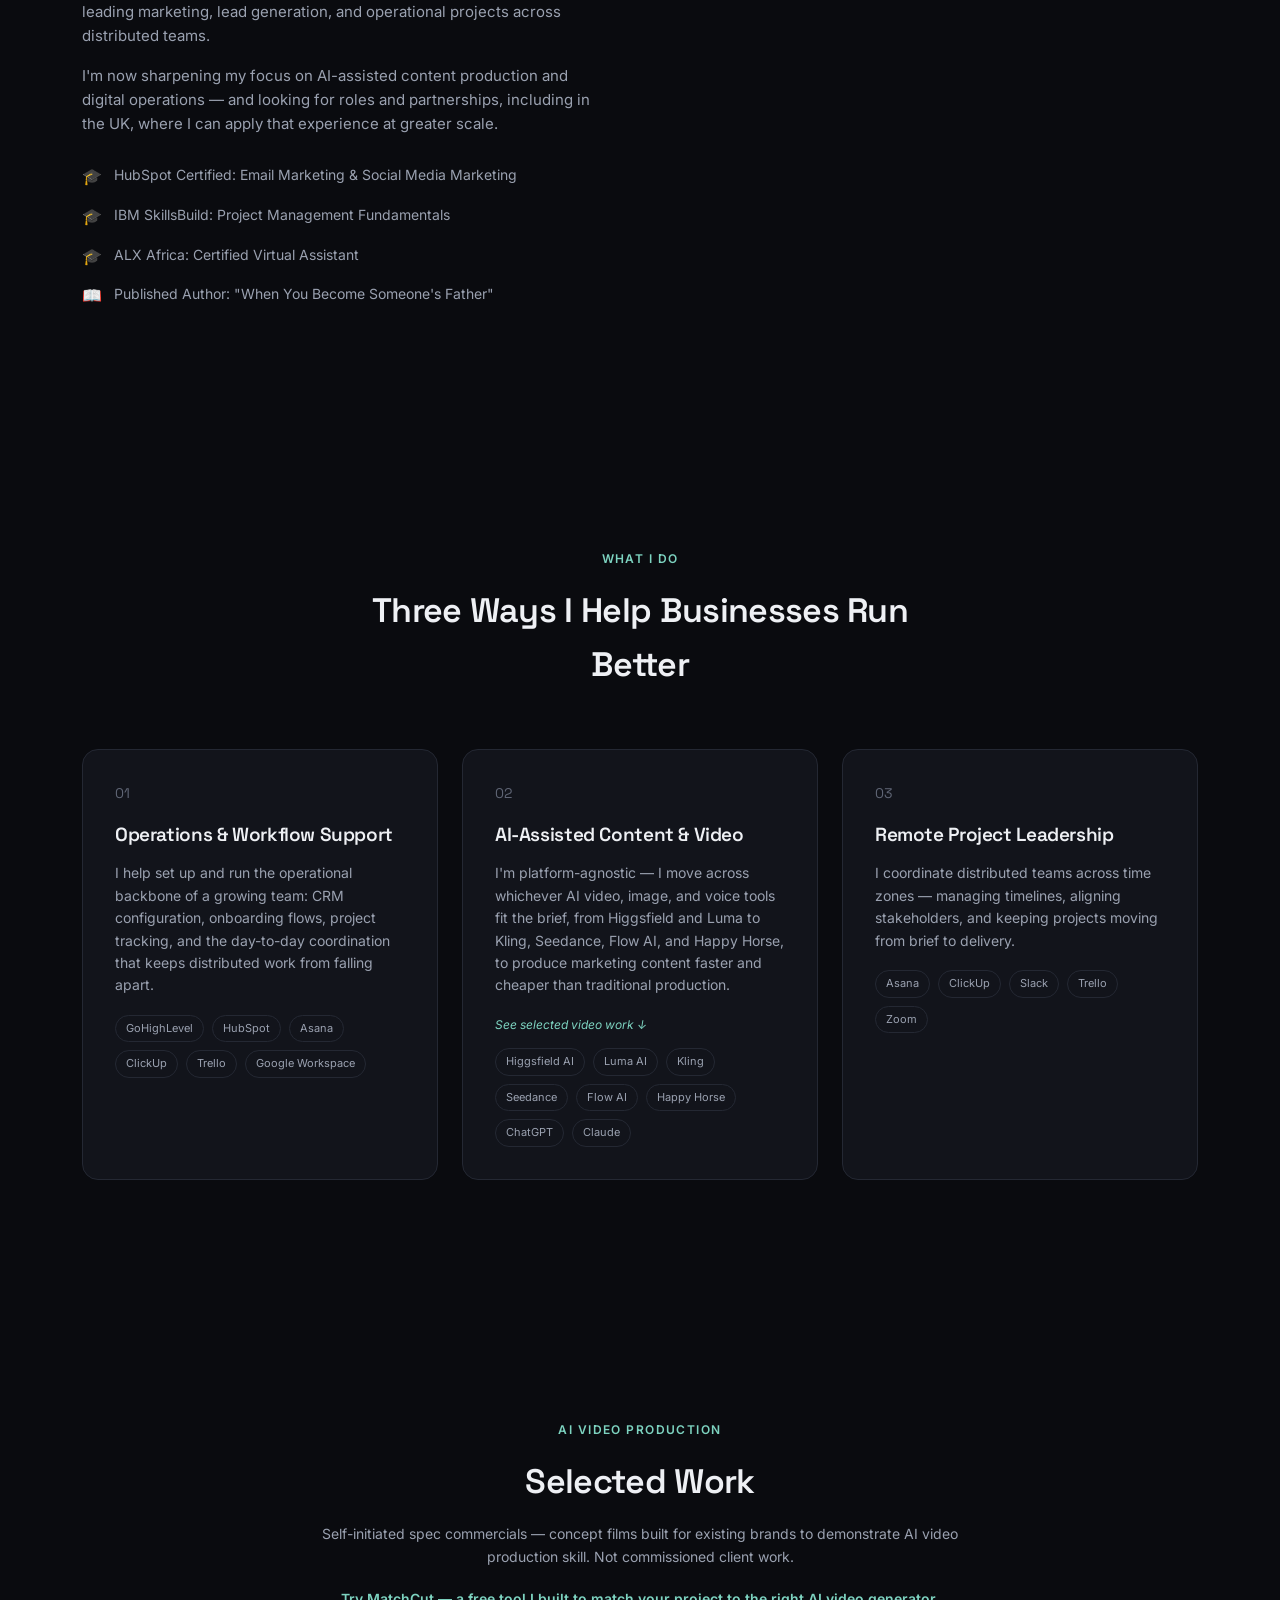
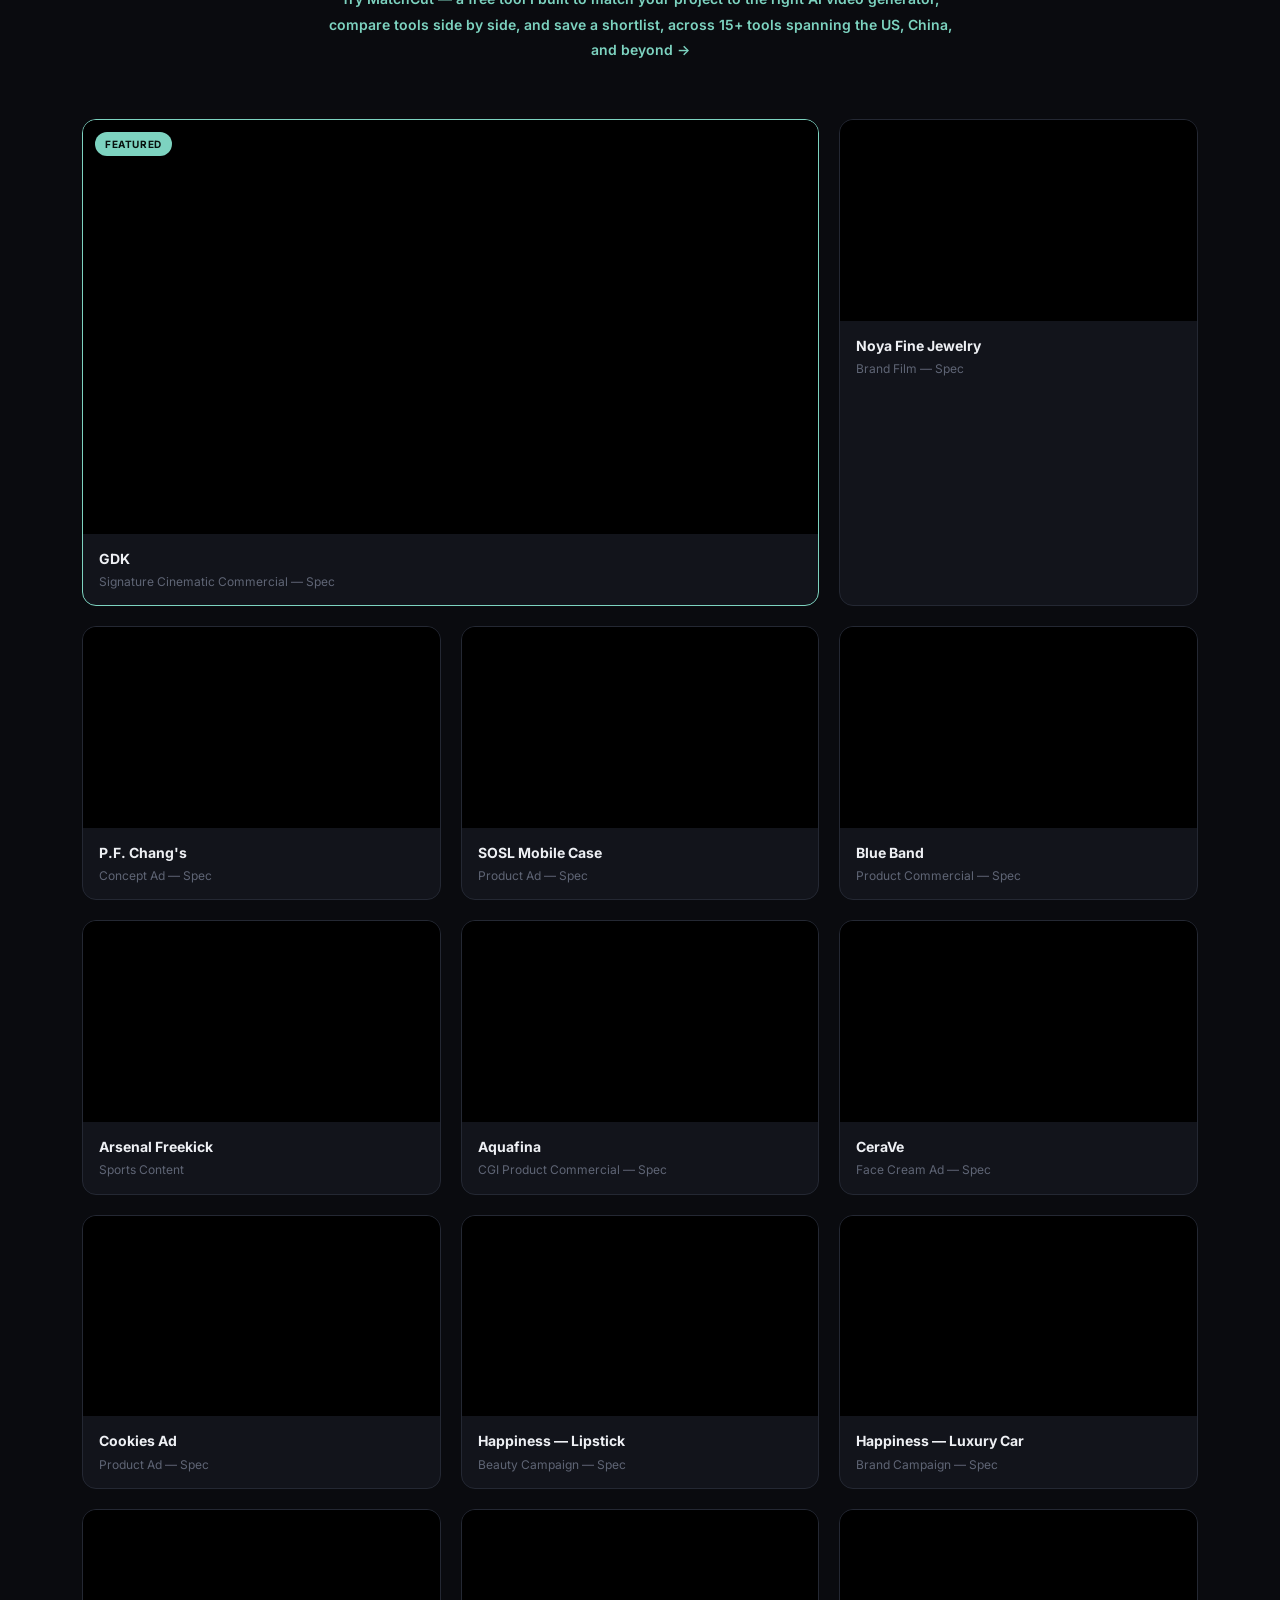
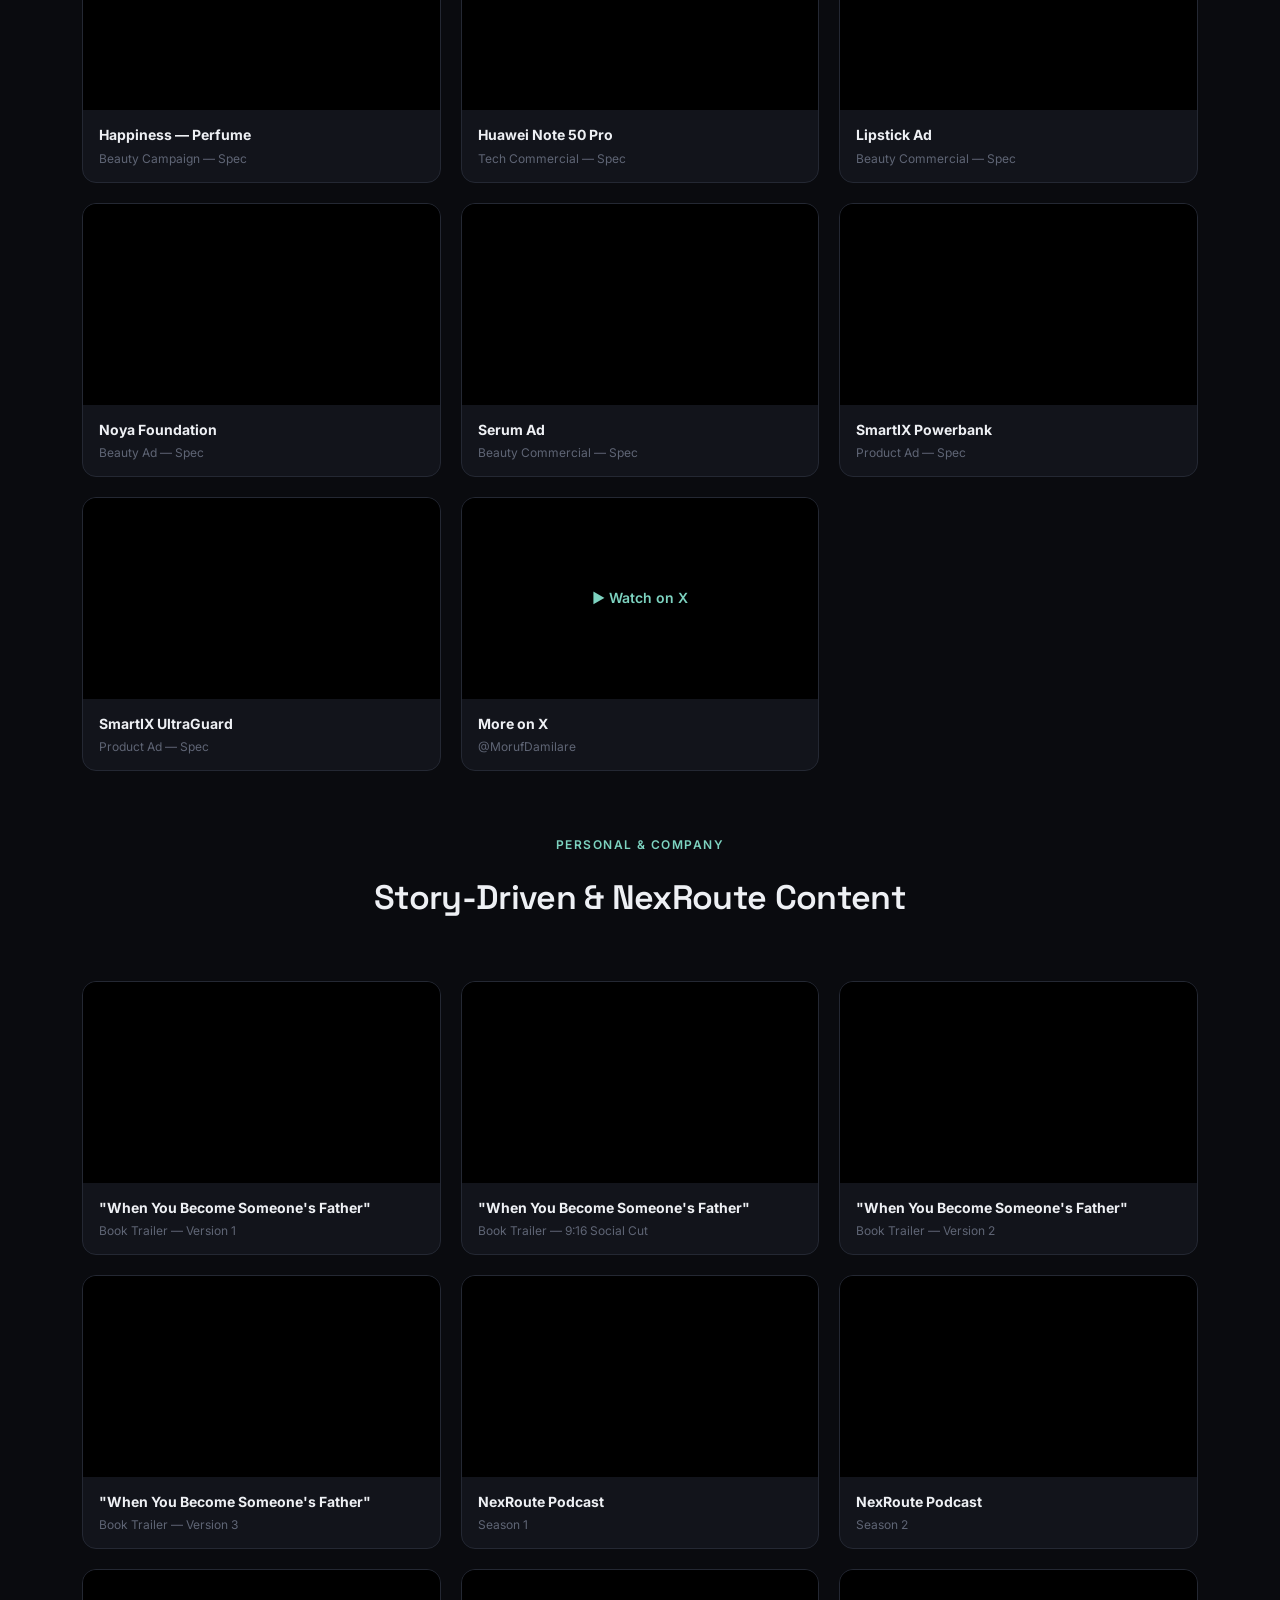
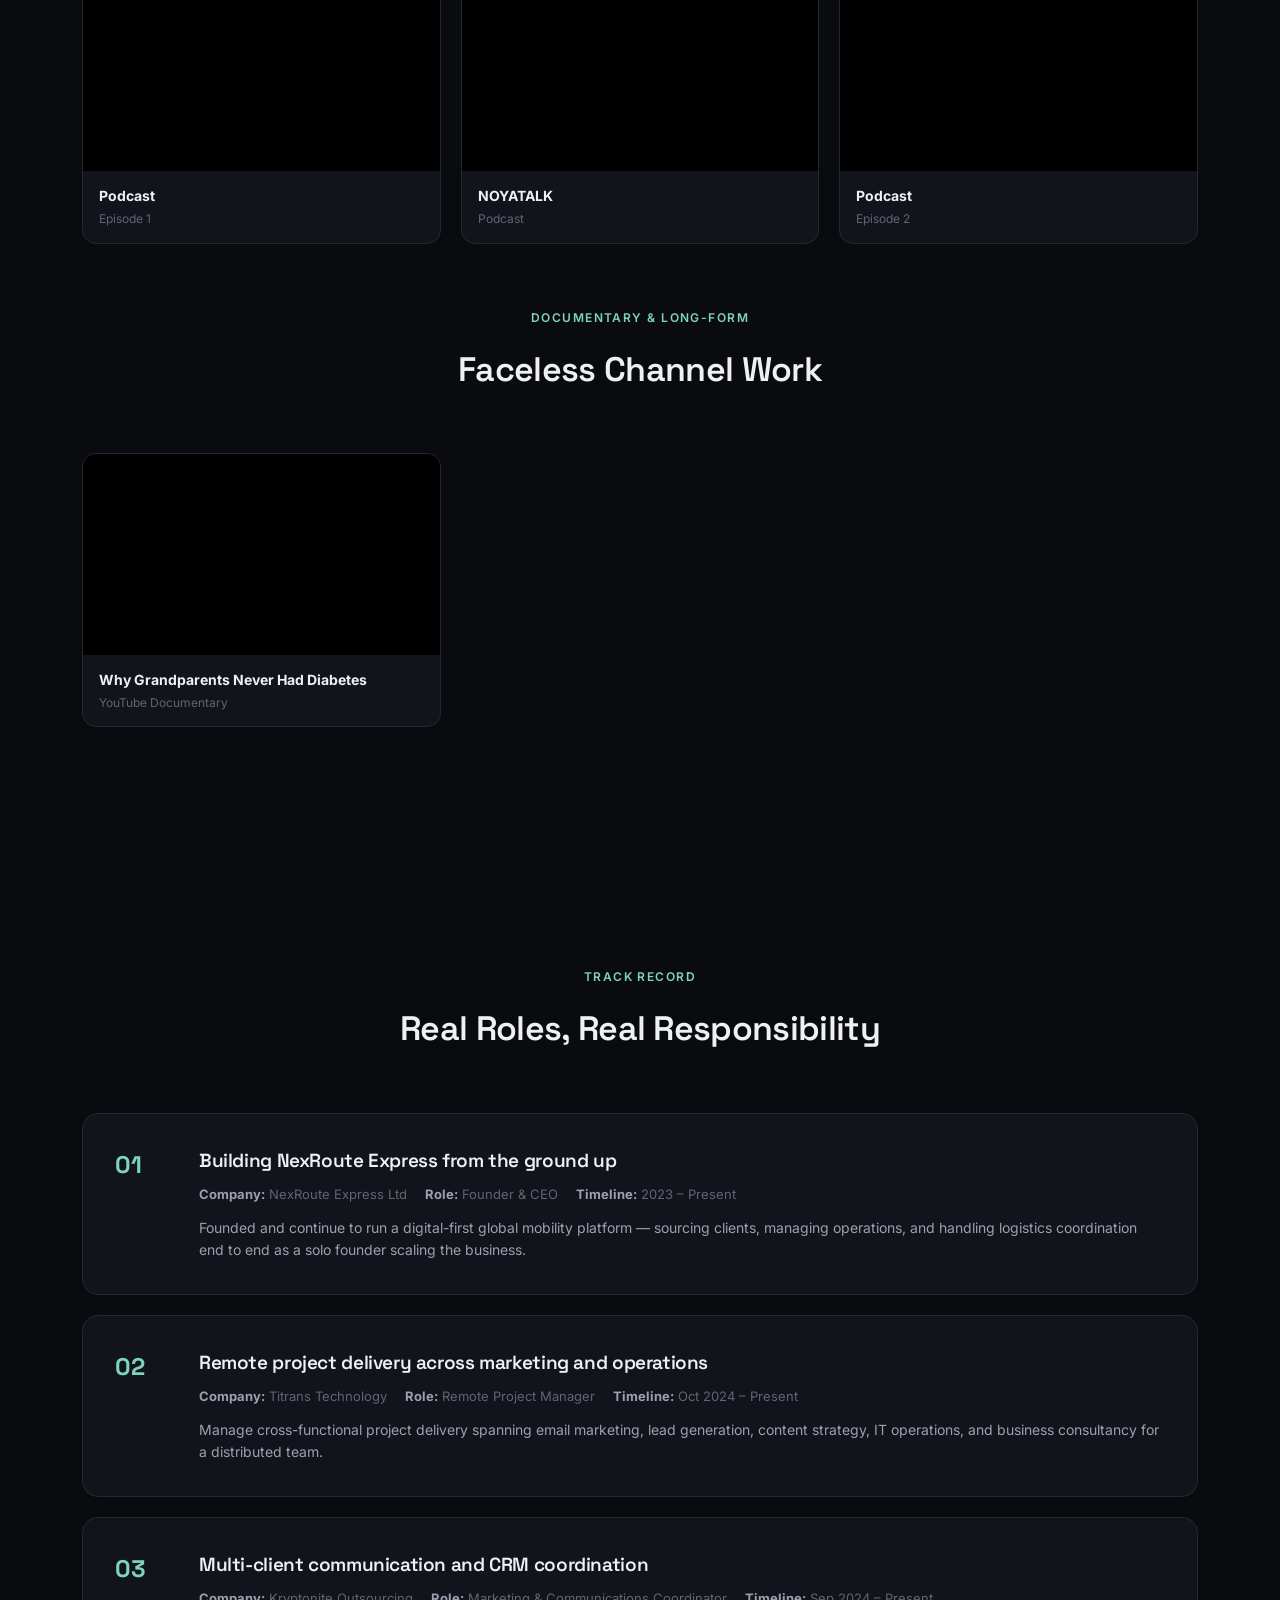
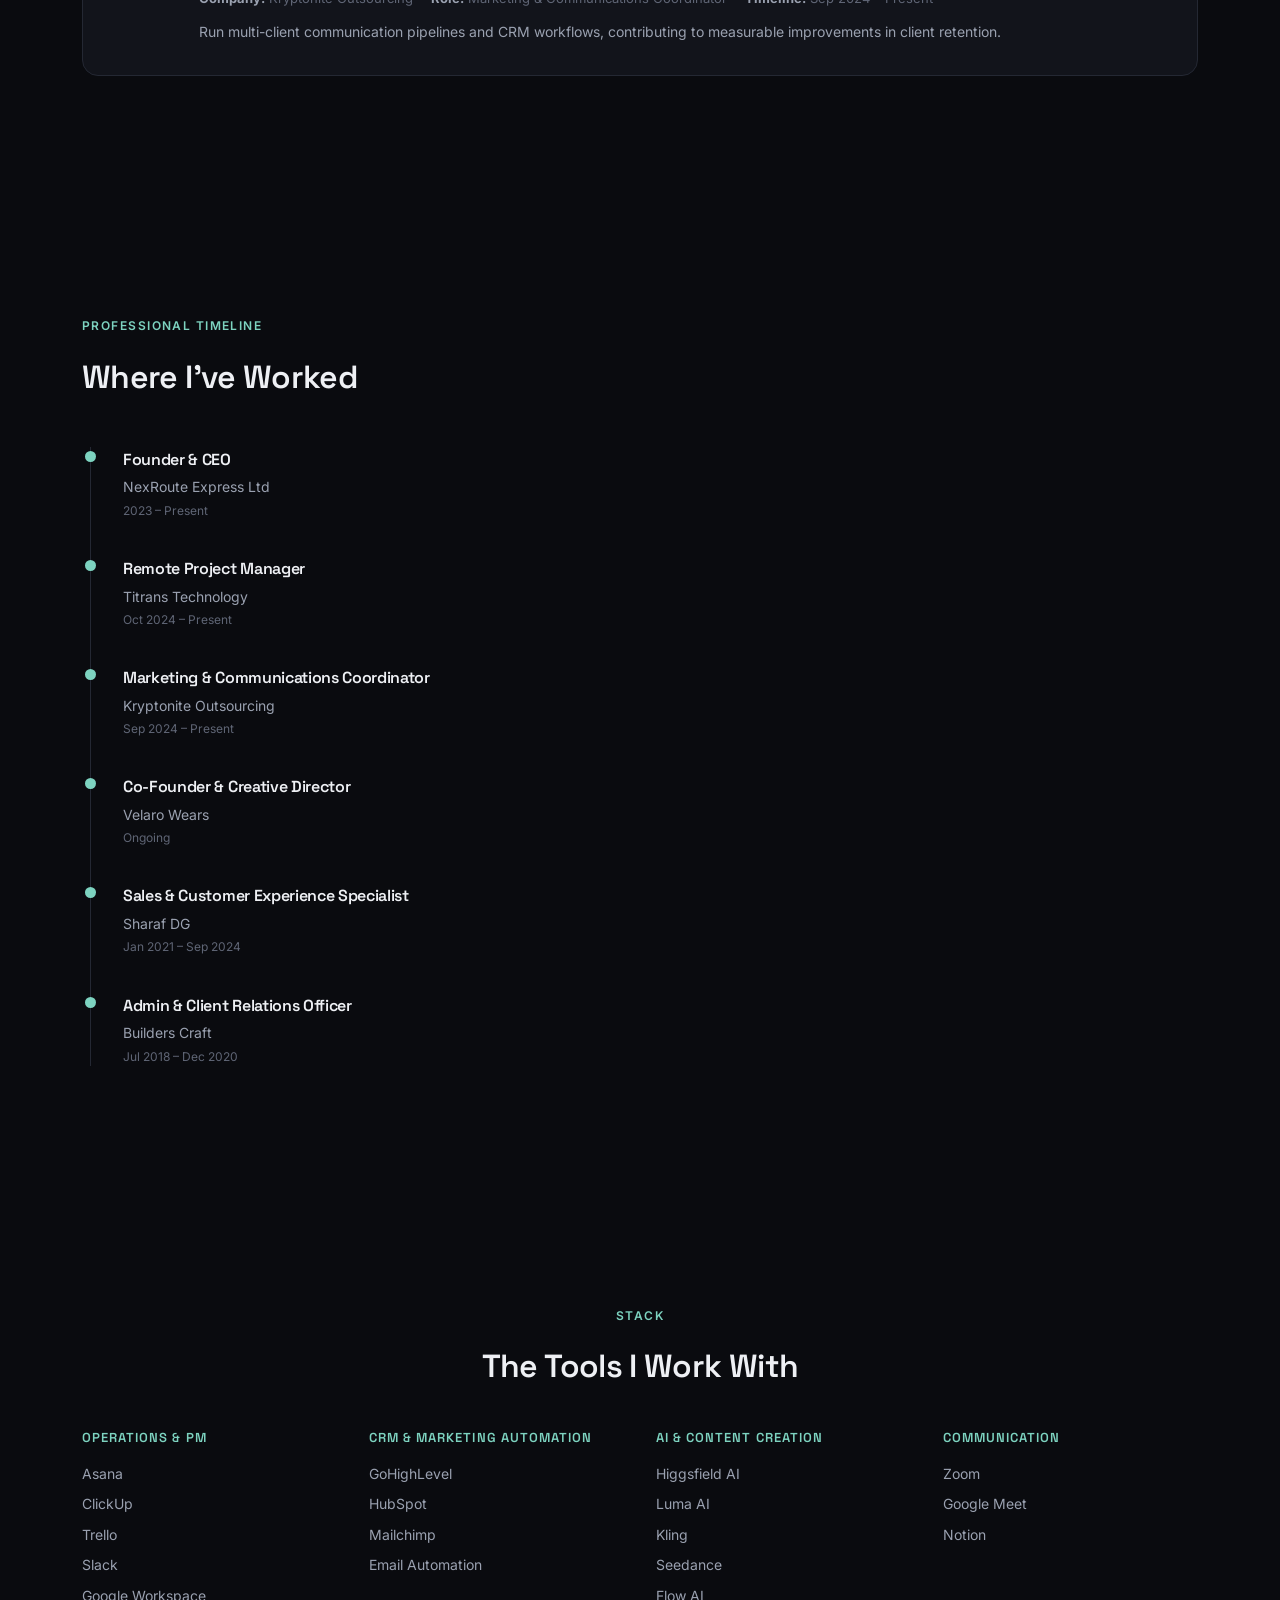
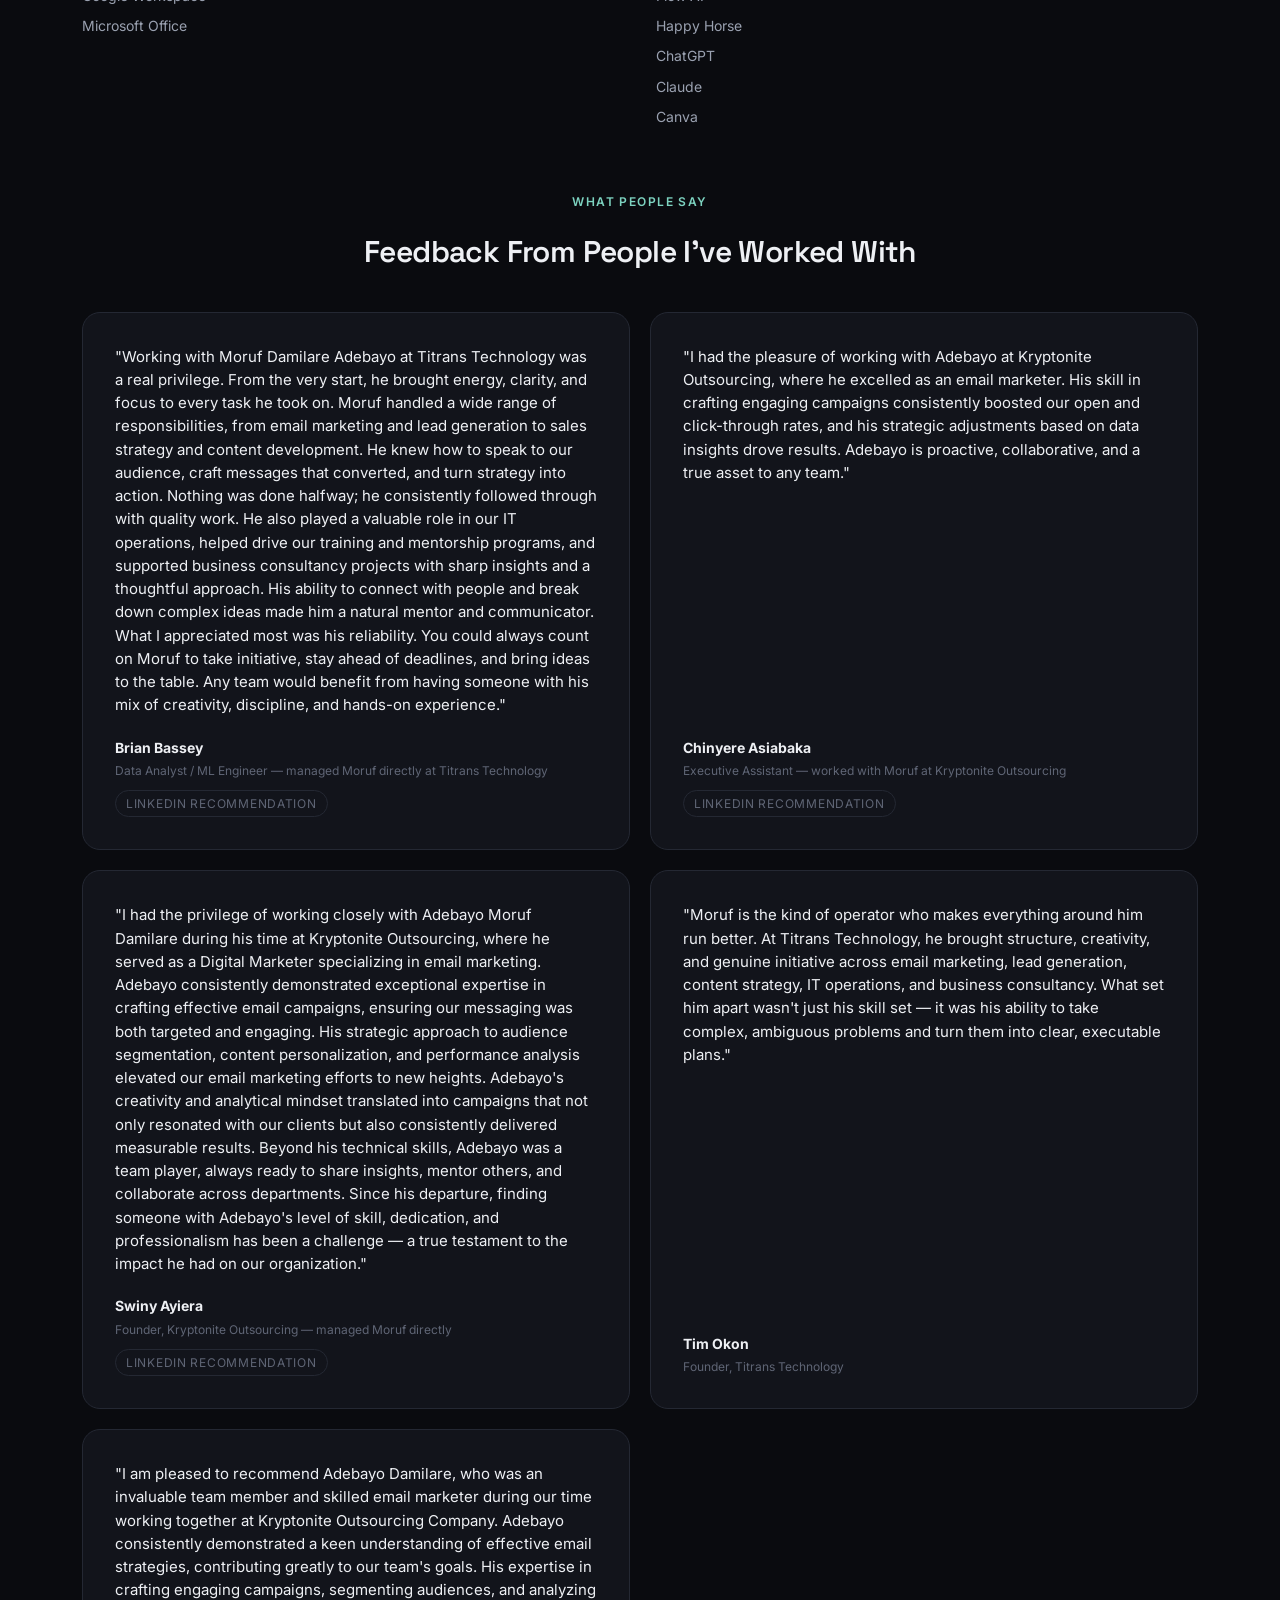
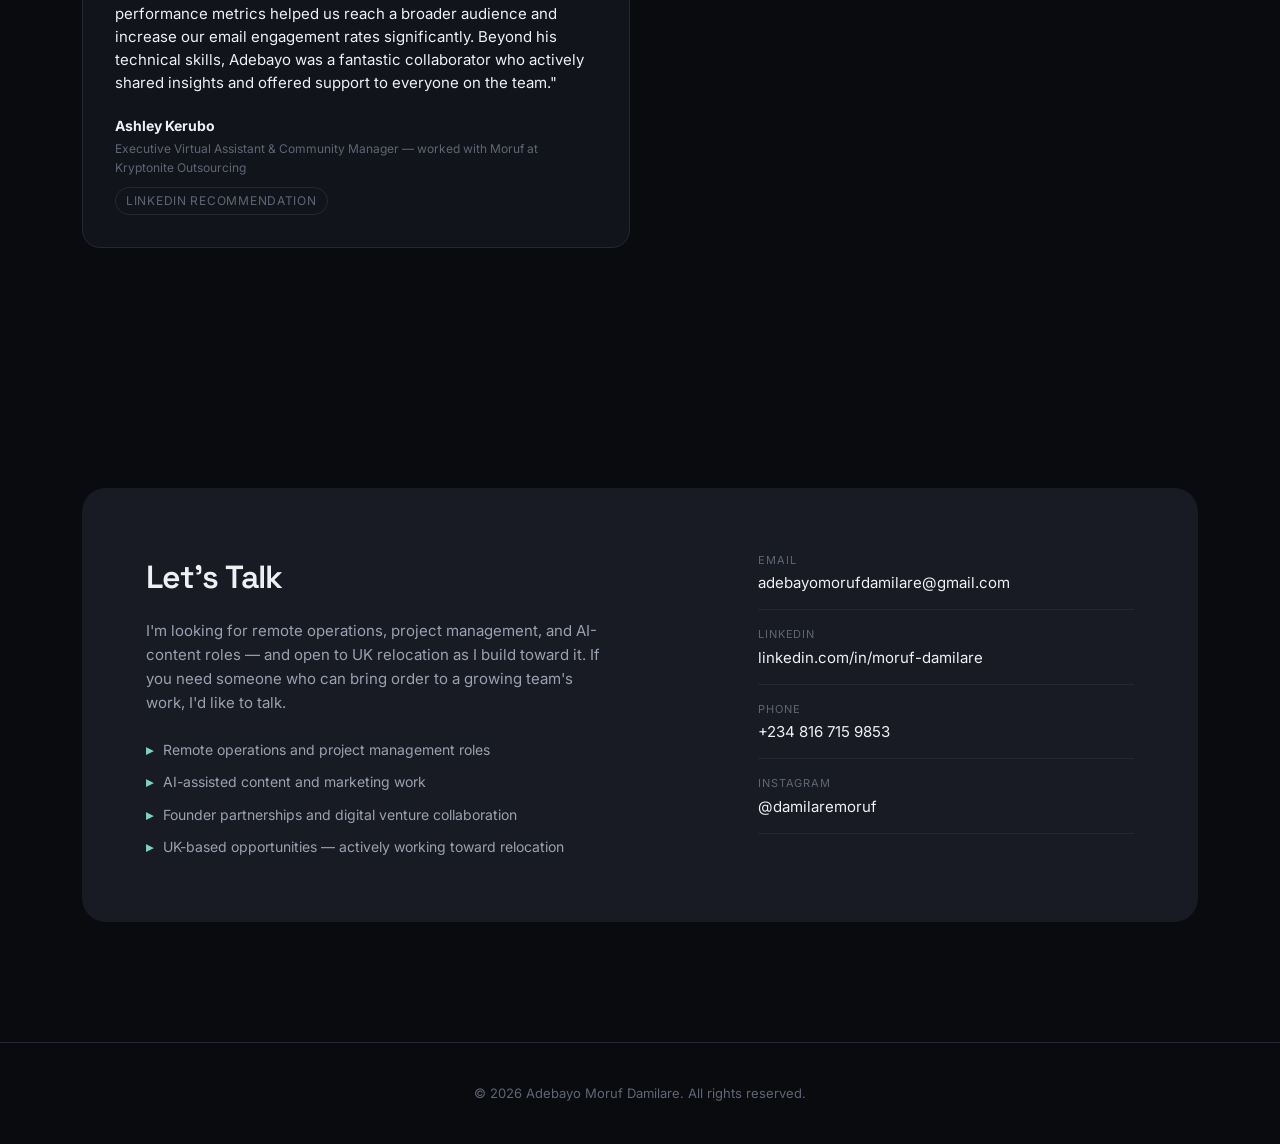
==== commit 4bcc14ea: "Add files via upload" ====
--- a/index.html
+++ b/index.html
@@ -303,7 +303,7 @@
       <div class="section-label" style="text-align:center;">AI Video Production</div>
       <h2>Selected Work</h2>
       <p style="color:var(--text-dim);font-size:14px;margin-top:14px;">Self-initiated spec commercials — concept films built for existing brands to demonstrate AI video production skill. Not commissioned client work.</p>
-      <p style="margin-top:18px;"><a href="matchcut.html" style="color:var(--accent);font-size:14px;font-weight:600;">Try MatchCut — a free tool I built to match your project to the right AI video generator, from 15+ tools across the US, China, and beyond →</a></p>
+      <p style="margin-top:18px;"><a href="matchcut/" style="color:var(--accent);font-size:14px;font-weight:600;">Try MatchCut — a free tool I built to match your project to the right AI video generator, compare tools side by side, and save a shortlist, across 15+ tools spanning the US, China, and beyond →</a></p>
     </div>
     <div class="video-grid">
       <div class="video-card featured">
